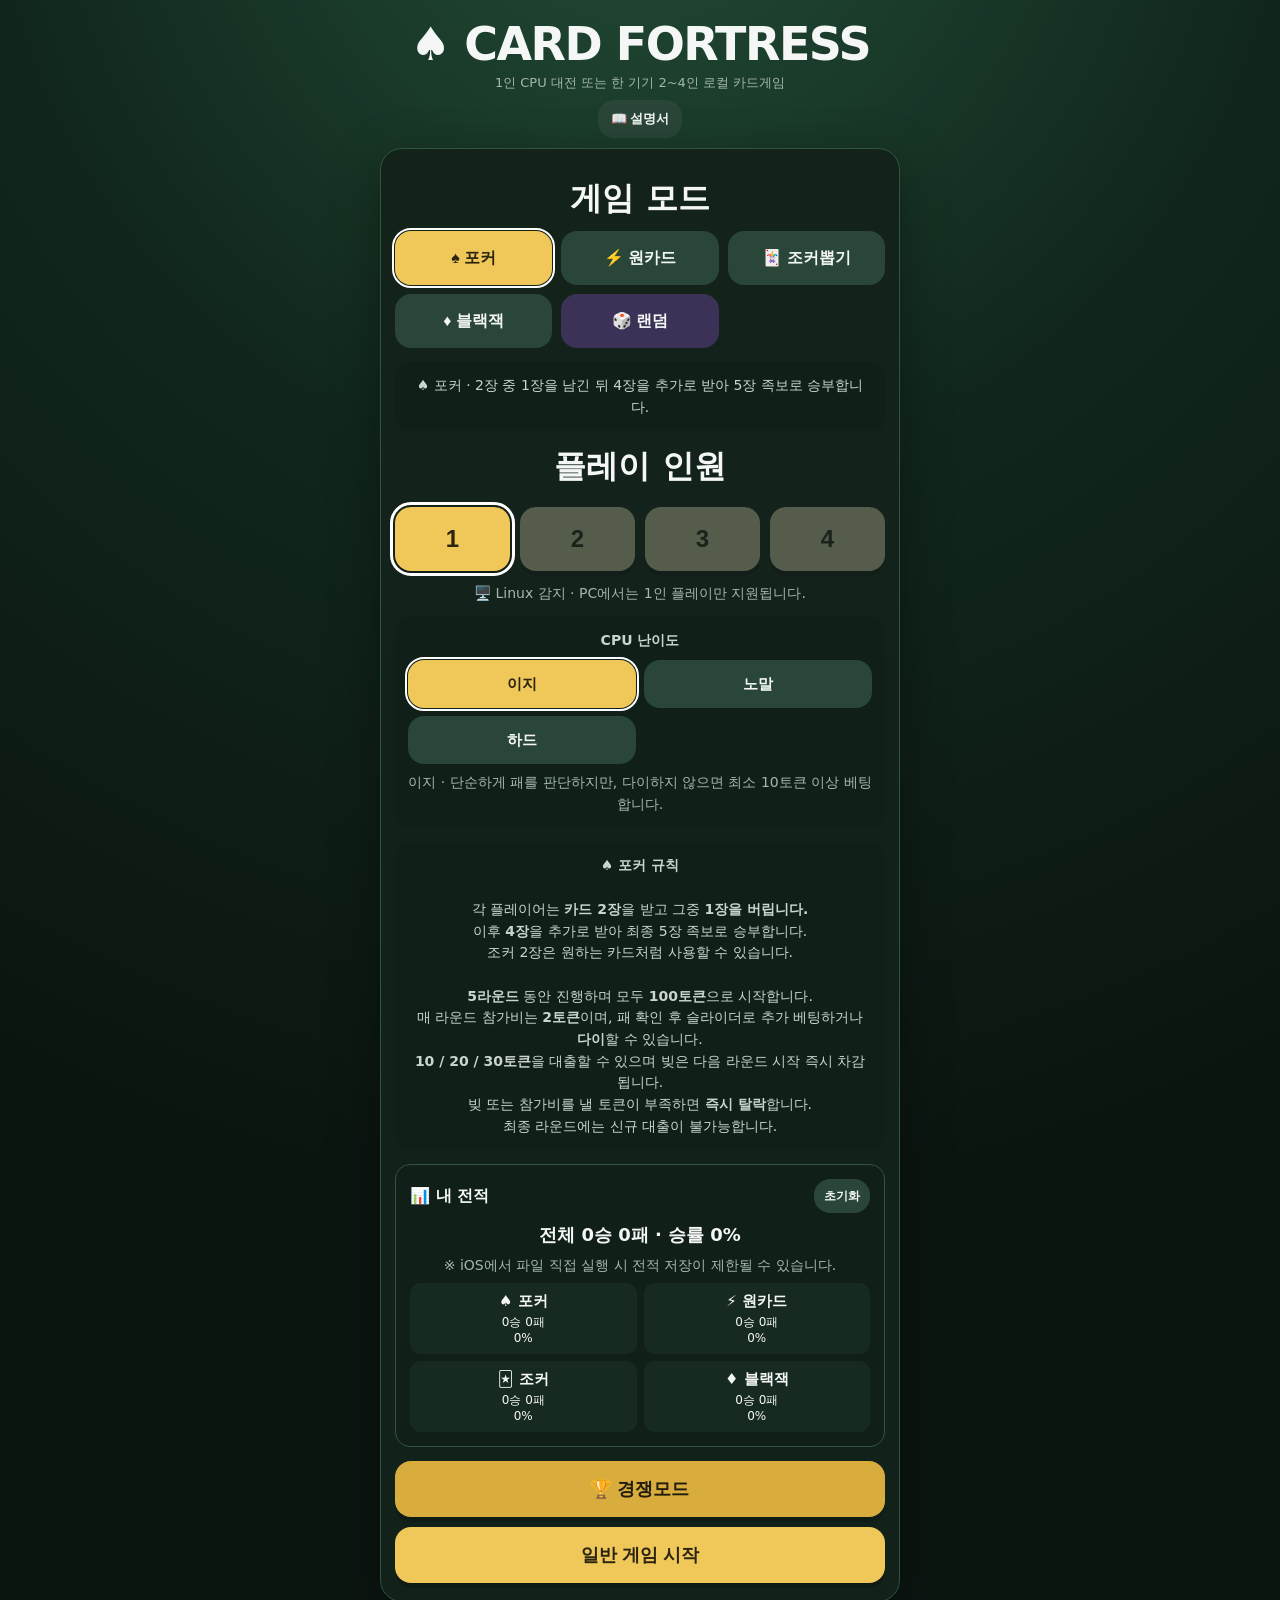
==== local.html @ c74a9149 "Add files via upload" ====
<!doctype html>
<html lang="ko">
<head>
<meta charset="utf-8">
<meta name="viewport" content="width=device-width,initial-scale=1,maximum-scale=1,user-scalable=no,viewport-fit=cover">
<title>Pass Poker</title>
<meta name="theme-color" content="#0b1510">
<meta name="apple-mobile-web-app-capable" content="yes">
<meta name="mobile-web-app-capable" content="yes">
<style>
  :root{
    --bg:#0b1510;--panel:#13231a;--panel2:#1a3023;--line:#315442;
    --text:#f4f7f5;--muted:#a5b7ad;--accent:#f0c85a;--danger:#e76d6d;
    --card:#faf9f3;--black:#151515;--red:#b91f35;
  }
  *{
    box-sizing:border-box;
    -webkit-tap-highlight-color:transparent;
    touch-action:manipulation;
  }
  html,body{
    margin:0;
    width:100%;
    min-height:100%;
    background:
      radial-gradient(circle at 50% -10%,#234d38 0,#11271c 34%,var(--bg) 72%);
    color:var(--text);
    font-family:system-ui,-apple-system,BlinkMacSystemFont,"Segoe UI",sans-serif;
  }
  body{
    min-height:100vh;
    min-height:100dvh;
    padding:12px;
    padding:
      max(12px,env(safe-area-inset-top))
      max(12px,env(safe-area-inset-right))
      max(14px,env(safe-area-inset-bottom))
      max(12px,env(safe-area-inset-left));
    display:flex;
    justify-content:center;
    align-items:stretch;
    overscroll-behavior:none;
  }
  .app{
    width:100%;
    max-width:520px;
    min-height:calc(100dvh - 26px);
    display:flex;
    flex-direction:column;
  }
  .top{
    text-align:center;
    padding:5px 0 10px;
    flex:0 0 auto;
  }
  h1{
    font-size:clamp(30px,10vw,46px);
    margin:0 0 3px;
    letter-spacing:-1.5px;
  }
  .sub{
    color:var(--muted);
    font-size:13px;
  }
  .panel{
    flex:1;
    width:100%;
    background:rgba(19,35,26,.97);
    border:1px solid var(--line);
    border-radius:22px;
    padding:18px 14px;
    box-shadow:0 14px 50px rgba(0,0,0,.34);
    display:flex;
    align-items:center;
    justify-content:center;
    overflow:hidden;
  }
  .screen{
    display:none;
    width:100%;
  }
  .screen.active{
    display:block;
  }
  .center{text-align:center}
  h2{
    font-size:clamp(22px,7vw,32px);
    margin:10px 0;
  }
  p{line-height:1.45}
  .controls{
    display:flex;
    gap:10px;
    flex-direction:column;
    margin-top:16px;
  }
  button{
    width:100%;
    min-height:56px;
    border:0;
    border-radius:16px;
    padding:14px 16px;
    font-size:18px;
    font-weight:900;
    cursor:pointer;
    background:var(--accent);
    color:#2b240e;
    box-shadow:0 5px 0 rgba(0,0,0,.18);
  }
  button:active{
    transform:translateY(2px);
    box-shadow:0 2px 0 rgba(0,0,0,.18);
  }
  button.secondary{background:#294638;color:var(--text)}
  button.danger{background:var(--danger);color:white}
  button:disabled{opacity:.4;cursor:not-allowed}
  .player-count{
    display:grid;
    grid-template-columns:repeat(4,1fr);
    gap:10px;
    margin:18px 0;
  }
  .count-btn{
    min-width:0;
    min-height:64px;
    font-size:24px;
  }
  .count-btn.selected{
    outline:3px solid #fff;
    outline-offset:2px;
  }
  .cards{
    display:flex;
    flex-wrap:nowrap;
    gap:8px;
    justify-content:center;
    align-items:center;
    margin:18px auto;
    width:100%;
  }
  .card{
    width:min(31vw,118px);
    height:min(43vw,162px);
    min-width:0;
    border-radius:13px;
    background:var(--card);
    box-shadow:0 7px 18px rgba(0,0,0,.34);
    position:relative;
    color:var(--black);
    padding:8px;
    user-select:none;
    transition:.12s transform,.12s outline;
    display:flex;
    flex-direction:column;
    justify-content:space-between;
    overflow:hidden;
  }
  #finalCards .card{
    width:min(18vw,82px);
    height:min(26vw,116px);
    padding:6px;
  }
  .card.red{color:var(--red)}
  .card.joker{
    color:#5b35a7;
    background:linear-gradient(145deg,#fff,#ebe5ff);
  }
  .card.selectable{cursor:pointer}
  .card.selected{
    outline:5px solid var(--accent);
    outline-offset:1px;
    transform:translateY(-6px);
  }
  .rank{
    font-size:clamp(20px,7vw,28px);
    font-weight:950;
    line-height:1;
  }
  .suit{
    font-size:clamp(19px,6vw,27px);
    line-height:1;
  }
  .big{
    font-size:clamp(34px,12vw,52px);
    text-align:center;
    align-self:center;
  }
  #finalCards .rank{font-size:clamp(15px,4.5vw,21px)}
  #finalCards .suit{font-size:clamp(14px,4vw,19px)}
  #finalCards .big{font-size:clamp(24px,7vw,34px)}
  .info{
    font-size:20px;
    font-weight:900;
    text-align:center;
    margin:4px 0 12px;
  }
  .muted{color:var(--muted);font-size:14px}
  .pass-icon{
    font-size:clamp(62px,20vw,96px);
    margin:12px 0;
  }
  .results{
    display:grid;
    gap:10px;
    margin-top:14px;
    max-height:52dvh;
    overflow:auto;
    padding:2px;
  }
  .result{
    border:1px solid var(--line);
    background:var(--panel2);
    border-radius:14px;
    padding:12px;
  }
  .result.winner{outline:3px solid var(--accent)}
  .result-head{
    display:flex;
    justify-content:space-between;
    gap:8px;
    align-items:center;
    font-size:14px;
    font-weight:900;
  }
  .mini-cards{
    display:flex;
    gap:4px;
    flex-wrap:wrap;
    margin-top:8px;
  }
  .mini{
    background:var(--card);
    color:var(--black);
    padding:5px 7px;
    border-radius:6px;
    font-weight:850;
    min-width:36px;
    text-align:center;
    font-size:13px;
  }
  .mini.red{color:var(--red)}
  .mini.joker{color:#5b35a7}
  .rulebox{
    background:#102019;
    border-radius:14px;
    padding:13px;
    margin:14px 0;
    color:#c9d5cd;
    line-height:1.55;
    font-size:14px;
  }
  .badge{
    display:inline-block;
    padding:5px 10px;
    border-radius:999px;
    background:#294638;
    color:#dce9e1;
    font-size:13px;
    font-weight:800;
  }

  @media (max-height:700px){
    .top{padding-bottom:6px}
    h1{font-size:30px}
    .sub{display:none}
    .panel{padding:12px}
    .pass-icon{font-size:58px;margin:5px 0}
    h2{margin:5px 0}
    .cards{margin:10px auto}
    button{min-height:50px}
  }

  @media (orientation:landscape) and (max-height:600px){
    body{padding:8px}
    .app{max-width:850px;min-height:calc(100dvh - 16px)}
    .top{display:none}
    .panel{border-radius:16px}
    .cards{margin:8px auto}
    .card{
      width:min(18vw,105px);
      height:min(26vw,145px);
    }
    #finalCards .card{
      width:min(12vw,75px);
      height:min(18vw,105px);
    }
    .results{max-height:46dvh}
  }

  .difficulty-row{
    display:grid;
    grid-template-columns:repeat(2,1fr);
    gap:8px;
  }
  .difficulty-btn{
    min-height:48px;
    font-size:15px;
    background:#294638;
    color:var(--text);
    box-shadow:none;
  }
  .difficulty-btn.selected{
    background:var(--accent);
    color:#2b240e;
    outline:2px solid #fff;
    outline-offset:1px;
  }


  .hud{
    margin:8px auto 0;
    display:flex;
    justify-content:center;
    gap:8px;
    flex-wrap:wrap;
  }
  .hud span{
    background:#102019;
    border:1px solid var(--line);
    border-radius:999px;
    padding:5px 10px;
    font-size:12px;
    font-weight:900;
  }
  .bet-box{
    margin:18px 0;
    padding:16px;
    background:#102019;
    border-radius:14px;
    border:1px solid var(--line);
  }
  .bet-row{
    display:flex;
    justify-content:space-between;
    gap:10px;
    align-items:center;
    margin-bottom:12px;
    font-size:16px;
  }
  input[type="range"]{
    width:100%;
    accent-color:var(--accent);
    height:34px;
  }


  .mode-row{
    display:grid;
    grid-template-columns:repeat(3,1fr);
    gap:9px;
    margin:10px 0;
  }
  .mode-btn{
    min-height:54px;
    font-size:16px;
    background:#294638;
    color:var(--text);
    box-shadow:none;
  }
  .mode-btn.selected{
    background:var(--accent);
    color:#2b240e;
    outline:2px solid white;
    outline-offset:1px;
  }
  .oc-pile{
    display:grid;
    grid-template-columns:1fr 1fr;
    gap:14px;
    align-items:center;
    margin:10px auto;
    max-width:300px;
  }
  .deck-btn{
    width:min(31vw,118px);
    height:min(43vw,162px);
    min-height:0;
    margin:18px auto;
    font-size:42px;
    background:#263d58;
    color:white;
    border:4px solid #e8e8df;
  }
  .deck-btn small{font-size:13px}
  .oc-hand{
    overflow-x:auto;
    justify-content:flex-start;
    padding:10px 4px 15px;
    scroll-snap-type:x proximity;
  }
  .oc-hand .card{
    flex:0 0 min(24vw,92px);
    width:min(24vw,92px);
    height:min(34vw,130px);
    scroll-snap-align:center;
  }
  .oc-hand .rank{font-size:20px}
  .oc-hand .suit{font-size:19px}
  .oc-hand .big{font-size:34px}


  .oc-opponents{
    display:flex;
    gap:7px;
    overflow-x:auto;
    padding:5px 2px 8px;
    margin:0 auto 4px;
    justify-content:center;
  }
  .oc-opponent{
    flex:0 0 auto;
    background:#102019;
    border:1px solid var(--line);
    border-radius:12px;
    padding:7px 10px;
    font-size:13px;
    font-weight:850;
    white-space:nowrap;
  }
  .oc-opponent.danger{
    border-color:#d6b64d;
    box-shadow:0 0 0 1px #d6b64d inset;
  }
  .oc-opponent .count{
    font-size:17px;
    color:var(--accent);
    margin-left:4px;
  }

  /* 원카드 손패: 모바일에서 숫자/무늬가 확실히 보이도록 크게 */
  #ocHand{
    gap:9px;
    padding:12px 5px 18px;
    min-height:150px;
  }
  #ocHand .card{
    flex:0 0 clamp(88px,27vw,104px);
    width:clamp(88px,27vw,104px);
    height:clamp(126px,38vw,148px);
    padding:8px;
    border:2px solid rgba(0,0,0,.08);
  }
  #ocHand .rank{
    font-size:clamp(23px,7vw,29px);
  }
  #ocHand .suit{
    font-size:clamp(22px,6.5vw,28px);
  }
  #ocHand .big{
    font-size:clamp(38px,11vw,48px);
  }
  #ocHand .card.joker .suit{
    font-size:clamp(13px,4vw,17px);
    font-weight:900;
  }
  #ocTopCard .card{
    width:clamp(96px,29vw,112px);
    height:clamp(136px,40vw,154px);
  }

  @media(max-width:390px){
    .oc-opponents{justify-content:flex-start}
    #ocHand .card{
      flex-basis:90px;
      width:90px;
      height:130px;
    }
  }


  .suit-picker{
    display:grid;
    grid-template-columns:1fr 1fr;
    gap:12px;
    margin-top:18px;
  }
  .suit-pick-btn{
    min-height:100px;
    font-size:42px;
    display:flex;
    flex-direction:column;
    align-items:center;
    justify-content:center;
    gap:4px;
    background:#f7f7f2;
    color:#151515;
  }
  .suit-pick-btn.red{color:#b91f35}
  .suit-pick-btn span{
    font-size:13px;
    font-weight:900;
  }
  .chosen-suit-badge{
    display:inline-block;
    margin-left:6px;
    padding:3px 8px;
    border-radius:999px;
    background:#f7f7f2;
    color:#151515;
    font-weight:900;
  }


  .loan-box{
    margin:14px 0;
    padding:14px;
    background:#102019;
    border:1px solid var(--line);
    border-radius:14px;
  }
  .loan-buttons{
    display:grid;
    grid-template-columns:repeat(3,1fr);
    gap:8px;
    margin:10px 0 8px;
  }
  .loan-btn{
    min-height:46px;
    font-size:15px;
    background:#294638;
    color:var(--text);
    box-shadow:none;
  }
  .eliminated{
    opacity:.55;
    filter:grayscale(.4);
  }


  .jd-section{
    margin:14px 0;
    padding:12px;
    background:#102019;
    border-radius:14px;
    border:1px solid var(--line);
  }
  .jd-hand{
    overflow-x:auto;
    justify-content:flex-start;
    padding:10px 3px 14px;
  }
  .jd-hand .card{
    flex:0 0 82px;
    width:82px;
    height:116px;
  }
  .jd-target{
    overflow-x:auto;
    justify-content:flex-start;
    padding:12px 4px 16px;
  }
  .jd-back{
    flex:0 0 74px;
    width:74px;
    height:108px;
    border-radius:11px;
    background:
      repeating-linear-gradient(45deg,#203a55,#203a55 7px,#2c4b6a 7px,#2c4b6a 14px);
    border:4px solid #f1f1e8;
    box-shadow:0 5px 14px rgba(0,0,0,.3);
    display:flex;
    align-items:center;
    justify-content:center;
    font-size:28px;
    cursor:pointer;
  }
  .jd-back:active{transform:translateY(2px)}


  .random-mode{
    background:#3c3157;
  }
  .stats-box{
    margin:14px 0;
    padding:14px;
    background:#102019;
    border:1px solid var(--line);
    border-radius:15px;
  }
  .stats-head{
    display:flex;
    align-items:center;
    justify-content:space-between;
    margin-bottom:10px;
  }
  .tiny-btn{
    width:auto;
    min-height:34px;
    padding:6px 10px;
    font-size:12px;
    background:#294638;
    color:var(--text);
    box-shadow:none;
  }
  .stats-summary{
    font-size:18px;
    font-weight:900;
    margin-bottom:10px;
  }
  .stats-modes{
    display:grid;
    grid-template-columns:repeat(2,1fr);
    gap:7px;
  }
  .stat-card{
    padding:9px 5px;
    border-radius:11px;
    background:#172a21;
    text-align:center;
    font-size:12px;
  }
  .stat-card strong{
    display:block;
    font-size:15px;
    margin-bottom:3px;
  }
  .random-picked{
    margin:10px 0 4px;
    padding:12px;
    border-radius:12px;
    background:#3c3157;
    font-weight:900;
    text-align:center;
  }


  .manual-top-btn{
    width:auto;
    min-height:38px;
    padding:7px 13px;
    margin-top:8px;
    font-size:13px;
    background:#294638;
    color:var(--text);
    box-shadow:none;
  }
  .manual-tabs{
    display:grid;
    grid-template-columns:repeat(2,1fr);
    gap:7px;
    margin:12px 0;
  }
  .manual-tab{
    min-height:44px;
    font-size:13px;
    background:#294638;
    color:var(--text);
    box-shadow:none;
  }
  .manual-tab.selected{
    background:var(--accent);
    color:#2b240e;
  }
  .manual-content{
    max-height:62dvh;
    overflow:auto;
    padding:2px;
  }
  .manual-card{
    background:#102019;
    border:1px solid var(--line);
    border-radius:14px;
    padding:13px;
    margin:10px 0;
  }
  .manual-card h3{
    margin:0 0 8px;
    font-size:18px;
  }
  .manual-example{
    display:flex;
    align-items:center;
    gap:7px;
    flex-wrap:wrap;
    margin:10px 0;
  }
  .manual-mini-card{
    width:54px;
    height:76px;
    border-radius:8px;
    background:#faf9f3;
    color:#151515;
    display:flex;
    flex-direction:column;
    justify-content:space-between;
    padding:6px;
    font-weight:950;
    box-shadow:0 4px 10px rgba(0,0,0,.25);
  }
  .manual-mini-card.red{color:#b91f35}
  .manual-mini-card.joker{
    color:#5b35a7;
    background:linear-gradient(145deg,#fff,#ebe5ff);
  }
  .manual-arrow{
    font-size:20px;
    font-weight:900;
  }
  .manual-note{
    font-size:13px;
    color:var(--muted);
    line-height:1.55;
  }


  .count-btn.device-disabled{
    opacity:.35;
    filter:grayscale(.7);
    cursor:not-allowed;
  }


  .competition-main-btn{
    margin-bottom:10px;
    background:#d9ad3d;
    color:#231d0e;
  }
  .competition-player-row{
    display:grid;
    grid-template-columns:repeat(3,1fr);
    gap:8px;
    margin:10px 0 18px;
  }
  .competition-round-row{
    display:grid;
    grid-template-columns:repeat(3,1fr);
    gap:8px;
    margin:10px 0 18px;
  }
  .comp-player-btn,.comp-round-btn{
    min-height:48px;
    background:#294638;
    color:var(--text);
    box-shadow:none;
    font-size:15px;
  }
  .comp-player-btn.selected,.comp-round-btn.selected{
    background:var(--accent);
    color:#2b240e;
    outline:2px solid #fff;
    outline-offset:1px;
  }
  .competition-random-box{
    background:#102019;
    border:1px solid var(--line);
    border-radius:16px;
    padding:18px;
    margin:16px 0;
  }
  .competition-picked-game{
    font-size:27px;
    font-weight:950;
    margin-top:8px;
  }
  .competition-standings{
    display:grid;
    gap:8px;
    margin:14px 0;
  }
  .competition-standing{
    display:flex;
    justify-content:space-between;
    align-items:center;
    gap:10px;
    padding:11px 13px;
    border-radius:12px;
    background:#102019;
    border:1px solid var(--line);
    font-weight:850;
  }
  .competition-standing.leader{
    border-color:#d9ad3d;
    box-shadow:0 0 0 1px #d9ad3d inset;
  }
  .competition-coins{
    display:flex;
    flex-wrap:wrap;
    justify-content:center;
    gap:10px;
    margin:18px 0;
  }
  .coin-result{
    min-width:105px;
    padding:14px 10px;
    border-radius:14px;
    background:#102019;
    border:1px solid var(--line);
    font-weight:900;
  }
  .coin-face{
    display:block;
    font-size:36px;
    margin-top:5px;
  }

</style>
</head>
<body>
<div class="app">
  <div class="top">
    <h1>♠️ CARD FORTRESS</h1>
    <div class="sub">1인 CPU 대전 또는 한 기기 2~4인 로컬 카드게임</div>
    <button id="manualBtn" class="manual-top-btn">📖 설명서</button>
    <div id="hud" class="hud" style="display:none">
      <span id="roundHud">라운드 1 / 5</span>
      <span id="potHud">팟 0</span>
    </div>
  </div>

  <div class="panel">

    <section id="manual" class="screen">
      <div class="center">
        <div class="badge">CARD FORTRESS</div>
        <h2>📖 설명서</h2>
        <p class="muted">카드 예시를 보면서 각 모드의 핵심 규칙을 확인할 수 있습니다.</p>
      </div>

      <div class="manual-tabs">
        <button class="manual-tab selected" data-manual="poker">♠️ 포커</button>
        <button class="manual-tab" data-manual="onecard">⚡ 원카드</button>
        <button class="manual-tab" data-manual="joker">🃏 조커뽑기</button>
        <button class="manual-tab" data-manual="blackjack">♦️ 블랙잭</button>
      </div>

      <div id="manualContent" class="manual-content"></div>

      <div class="controls">
        <button id="manualBackBtn" class="secondary">돌아가기</button>
      </div>
    </section>


    <section id="competitionSetup" class="screen center">
      <div class="badge">🏆 COMPETITION</div>
      <h2>경쟁모드</h2>
      <p class="muted">로컬 플레이로 여러 라운드를 진행해 가장 많은 승리를 한 사람이 우승합니다.</p>

      <div class="rulebox">
        <b>게임은 매 라운드 자동 랜덤</b><br>
        ♠️ 포커 / ⚡ 원카드 / 🃏 조커뽑기 중 하나가 선택됩니다.<br>
        ♦️ 블랙잭은 1인 전용이라 경쟁모드에서는 제외됩니다.
      </div>

      <h3>참가 인원</h3>
      <div class="competition-player-row">
        <button class="comp-player-btn selected" data-comp-player="2">2인</button>
        <button class="comp-player-btn" data-comp-player="3">3인</button>
        <button class="comp-player-btn" data-comp-player="4">4인</button>
      </div>

      <h3>총 라운드</h3>
      <div class="competition-round-row">
        <button class="comp-round-btn selected" data-comp-rounds="2">2</button>
        <button class="comp-round-btn" data-comp-rounds="3">3</button>
        <button class="comp-round-btn" data-comp-rounds="4">4</button>
        <button class="comp-round-btn" data-comp-rounds="5">5</button>
        <button class="comp-round-btn" data-comp-rounds="6">6</button>
        <button class="comp-round-btn" data-comp-rounds="7">7</button>
      </div>

      <div id="competitionDeviceNotice" class="muted" style="margin:12px 0"></div>

      <div class="controls">
        <button id="competitionStartBtn">경쟁 시작</button>
        <button id="competitionBackBtn" class="secondary">돌아가기</button>
      </div>
    </section>

    <section id="competitionRoundIntro" class="screen center">
      <div class="badge">🏆 경쟁모드</div>
      <h2 id="competitionRoundTitle">1 / 5 라운드</h2>
      <div class="competition-random-box">
        <div class="muted">이번 게임</div>
        <div id="competitionGamePick" class="competition-picked-game">🎲 ???</div>
      </div>
      <div id="competitionStandingsMini" class="competition-standings"></div>
      <button id="competitionRoundGoBtn">게임 시작</button>
    </section>

    <section id="competitionRoundResult" class="screen center">
      <div class="badge">라운드 종료</div>
      <h2 id="competitionRoundWinner">라운드 승자</h2>
      <div id="competitionRoundResultGame" class="muted"></div>
      <div id="competitionRoundStandings" class="competition-standings"></div>
      <button id="competitionNextBtn">다음 라운드</button>
    </section>

    <section id="competitionTie" class="screen center">
      <div class="badge">🪙 TIE BREAK</div>
      <h2>동점자 결정전</h2>
      <p id="competitionTieMessage" class="muted">동전을 던집니다.</p>
      <div id="competitionTiePlayers" class="competition-standings"></div>
      <div id="competitionCoins" class="competition-coins"></div>
      <button id="competitionCoinBtn">🪙 동전 던지기</button>
    </section>

    <section id="competitionFinal" class="screen center">
      <div class="badge">🏆 경쟁모드 종료</div>
      <h2 id="competitionChampion">최종 우승</h2>
      <div id="competitionFinalStandings" class="competition-standings"></div>
      <div class="controls">
        <button id="competitionAgainBtn">다시 경쟁하기</button>
        <button id="competitionHomeBtn" class="secondary">메인으로</button>
      </div>
    </section>

    <section id="setup" class="screen active center">
      <h2>게임 모드</h2>
      <div class="mode-row">
        <button class="mode-btn selected" data-mode="poker">♠️ 포커</button>
        <button class="mode-btn" data-mode="onecard">⚡ 원카드</button>
        <button class="mode-btn" data-mode="joker">🃏 조커뽑기</button>
        <button class="mode-btn" data-mode="blackjack">♦️ 블랙잭</button>
        <button class="mode-btn random-mode" data-mode="random">🎲 랜덤</button>
      </div>
      <div id="modeDesc" class="rulebox">포커: 2장 중 1장을 남기고 4장을 추가로 받아 승부합니다.</div>
      <h2>플레이 인원</h2>
      <div class="player-count">
        <button class="count-btn selected" data-n="1">1</button>
        <button class="count-btn" data-n="2">2</button>
        <button class="count-btn" data-n="3">3</button>
        <button class="count-btn" data-n="4">4</button>
      </div>
      <div id="deviceModeNotice" class="muted" style="margin-top:-4px;margin-bottom:10px"></div>
      <div id="difficultyBox" class="rulebox">
        <div style="font-weight:900;margin-bottom:8px">CPU 난이도</div>
        <div class="difficulty-row">
          <button class="difficulty-btn selected" data-diff="easy">이지</button>
          <button class="difficulty-btn" data-diff="normal">노말</button>
          <button class="difficulty-btn" data-diff="hard">하드</button>
        </div>
        <div id="difficultyDesc" class="muted" style="margin-top:8px"></div>
      </div>

      <div id="rulesDesc" class="rulebox"></div>
      <div class="stats-box">
        <div class="stats-head">
          <strong>📊 내 전적</strong>
          <button id="resetStatsBtn" class="tiny-btn">초기화</button>
        </div>
        <div id="statsSummary" class="stats-summary"></div>
        <div class="muted" style="margin-bottom:8px">※ iOS에서 파일 직접 실행 시 전적 저장이 제한될 수 있습니다.</div>
        <div id="statsModes" class="stats-modes"></div>
      </div>
      <button id="competitionBtn" class="competition-main-btn">🏆 경쟁모드</button>
      <button id="startBtn">일반 게임 시작</button>
    </section>

    <section id="pass" class="screen center">
      <div class="badge" id="roundBadge">카드 선택 단계</div>
      <div class="pass-icon">📱➡️</div>
      <h2 id="passTitle">플레이어 1에게 기기를 넘겨주세요</h2>
      <p class="muted">다른 사람은 화면을 보지 마세요.</p>
      <button id="revealBtn">내 카드 보기</button>
    </section>

    <section id="choose" class="screen center">
      <div class="badge">1장 버리기</div>
      <h2 id="chooseTitle">플레이어 1</h2>
      <p>두 장 중 <b>버릴 카드</b>를 선택하세요.</p>
      <div id="chooseCards" class="cards"></div>
      <button id="discardBtn" disabled>이 카드 버리기</button>
    </section>

    <section id="finalPass" class="screen center">
      <div class="badge">최종 패 확인</div>
      <div class="pass-icon">🔒</div>
      <h2 id="finalPassTitle">플레이어 1에게 기기를 넘겨주세요</h2>
      <p class="muted">최종 5장 패는 본인만 확인하세요.</p>
      <button id="finalRevealBtn">최종 패 보기</button>
    </section>

    <section id="finalHand" class="screen center">
      <div class="badge">최종 패</div>
      <h2 id="finalTitle">플레이어 1</h2>
      <div id="finalCards" class="cards"></div>
      <div id="handName" class="info"></div>
      <div class="controls">
        <button id="nextFinalBtn">확인 완료</button>
      </div>
    </section>





    <section id="blackjackTurn" class="screen center">
      <div class="badge">♦️ BLACKJACK</div>
      <h2 id="bjTitle">블랙잭</h2>
      <div id="bjTokenInfo" class="info"></div>

      <div id="bjBetBox" class="bet-box">
        <div class="bet-row">
          <span>베팅</span>
          <strong><span id="bjBetValue">2</span> 토큰</strong>
        </div>
        <input id="bjBetSlider" type="range" min="2" max="20" value="2" step="1">
        <button id="bjDealBtn">카드 받기</button>
      </div>

      <div id="bjTable" style="display:none">
        <div class="jd-section">
          <div class="muted">딜러 <span id="bjDealerScore"></span></div>
          <div id="bjDealerHand" class="cards jd-hand"></div>
        </div>

        <div class="jd-section">
          <div class="muted">내 패 · <b id="bjPlayerScore"></b></div>
          <div id="bjPlayerHand" class="cards jd-hand"></div>
        </div>

        <div id="bjMessage" class="info"></div>
        <div id="bjActions" class="controls">
          <button id="bjHitBtn">➕ 히트</button>
          <button id="bjStandBtn" class="secondary">✋ 스탠드</button>
        </div>
      </div>

      <div id="bjAfter" class="controls" style="display:none">
        <button id="bjAgainBtn">다음 판</button>
        <button id="bjHomeBtn" class="secondary">게임 모드 선택</button>
      </div>
    </section>

    <section id="jokerPass" class="screen center">
      <div class="badge">조커뽑기</div>
      <div class="pass-icon">🃏</div>
      <h2 id="jdPassTitle">플레이어에게 넘겨주세요</h2>
      <p class="muted">다른 사람은 화면을 보지 마세요.</p>
      <button id="jdPassBtn">내 패 보기</button>
    </section>

    <section id="jokerTurn" class="screen center">
      <div class="badge">조커뽑기</div>
      <h2 id="jdTurnTitle">플레이어 차례</h2>
      <div id="jdStatus" class="info"></div>
      <div id="jdOthers" class="oc-opponents"></div>

      <div class="jd-section">
        <div class="muted">내 패</div>
        <div id="jdMyHand" class="cards jd-hand"></div>
        <button id="jdShuffleBtn" class="secondary">🔀 패 섞기</button>
      </div>

      <div class="jd-section">
        <div id="jdTargetTitle" class="muted">상대 카드에서 한 장을 뽑으세요</div>
        <div id="jdTargetHand" class="cards jd-target"></div>
      </div>
      <div id="jdMessage" class="muted"></div>
    </section>

    <section id="jokerResult" class="screen center">
      <div class="badge">조커뽑기 종료</div>
      <h2 id="jdResultTitle">결과</h2>
      <div id="jdResultList" class="results"></div>
      <div class="controls">
        <button id="jdAgainBtn">한 판 더</button>
        <button id="jdHomeBtn" class="secondary">게임 모드 선택</button>
      </div>
    </section>

    <section id="onecardTurn" class="screen center">
      <div class="badge">원카드</div>
      <h2 id="ocTurnTitle">플레이어 차례</h2>
      <div id="ocStatus" class="info"></div>
      <div id="ocOpponents" class="oc-opponents"></div>
      <div class="oc-pile">
        <div>
          <div class="muted">버린 카드</div>
          <div id="ocTopCard" class="cards"></div>
        </div>
        <div>
          <div class="muted">덱</div>
          <button id="ocDrawBtn" class="deck-btn">🂠<br><small>뽑기</small></button>
        </div>
      </div>
      <div class="muted">내 패</div>
      <div id="ocHand" class="cards oc-hand"></div>
      <div id="ocMessage" class="muted"></div>
    </section>

    <section id="onecardPass" class="screen center">
      <div class="badge">원카드</div>
      <div class="pass-icon">📱➡️</div>
      <h2 id="ocPassTitle">다음 플레이어에게 넘겨주세요</h2>
      <p class="muted">다른 사람의 패는 보지 마세요.</p>
      <button id="ocPassBtn">내 차례 시작</button>
    </section>


    <section id="onecardSuitPick" class="screen center">
      <div class="badge">7 효과</div>
      <h2>다음 무늬 선택</h2>
      <p class="muted">7을 냈습니다. 다음 플레이어가 따라야 할 무늬를 고르세요.</p>
      <div class="suit-picker">
        <button class="suit-pick-btn" data-suit="♠">♠<span>스페이드</span></button>
        <button class="suit-pick-btn red" data-suit="♥">♥<span>하트</span></button>
        <button class="suit-pick-btn red" data-suit="♦">♦<span>다이아</span></button>
        <button class="suit-pick-btn" data-suit="♣">♣<span>클로버</span></button>
      </div>
    </section>

    <section id="onecardResult" class="screen center">
      <div class="badge">원카드 종료</div>
      <h2 id="ocWinner">🏆 승리!</h2>
      <div id="ocResultList" class="results"></div>
      <div class="controls">
        <button id="ocAgainBtn">한 판 더</button>
        <button id="ocHomeBtn" class="secondary">게임 모드 선택</button>
      </div>
    </section>

    <section id="betPass" class="screen center">
      <div class="badge">추가 베팅</div>
      <div class="pass-icon">💰</div>
      <h2 id="betPassTitle">플레이어에게 기기를 넘겨주세요</h2>
      <p class="muted">자기 토큰과 패를 확인한 뒤 베팅하거나 다이할 수 있습니다.</p>
      <button id="betRevealBtn">베팅 선택</button>
    </section>

    <section id="betScreen" class="screen center">
      <div class="badge">추가 베팅</div>
      <h2 id="betPlayerTitle">플레이어</h2>
      <div id="betTokenInfo" class="info"></div>
      <div id="betHandPreview" class="mini-cards" style="justify-content:center"></div>

      <div class="bet-box">
        <div class="bet-row">
          <span>추가 베팅</span>
          <strong><span id="betValue">0</span> 토큰</strong>
        </div>
        <input id="betSlider" type="range" min="0" max="0" value="0" step="1">
        <div class="muted">0부터 현재 보유 토큰까지 설정 가능</div>
      </div>

      <div id="loanBox" class="loan-box">
        <div class="bet-row">
          <span>토큰 대출</span>
          <strong id="loanStatus">대출 없음</strong>
        </div>
        <div class="loan-buttons">
          <button class="loan-btn" data-loan="10">+10</button>
          <button class="loan-btn" data-loan="20">+20</button>
          <button class="loan-btn" data-loan="30">+30</button>
        </div>
        <div class="muted">빌린 토큰은 다음 라운드 시작 즉시 상환됩니다. 갚지 못하면 즉시 탈락합니다.</div>
      </div>

      <div class="controls">
        <button id="confirmBetBtn">베팅 확정</button>
        <button id="foldBtn" class="danger">다이</button>
      </div>
    </section>

    <section id="roundSummary" class="screen">
      <div class="center">
        <div class="badge">라운드 종료</div>
        <h2 id="roundSummaryTitle">라운드 결과</h2>
        <div id="roundPotText" class="info"></div>
      </div>
      <div id="roundSummaryList" class="results"></div>
      <div class="controls">
        <button id="nextRoundBtn">다음 라운드</button>
      </div>
    </section>

    <section id="matchResults" class="screen">
      <div class="center">
        <div class="badge">5라운드 종료</div>
        <h2 id="matchWinnerTitle">최종 승자</h2>
      </div>
      <div id="matchResultsList" class="results"></div>
      <div class="controls">
        <button id="rematchBtn">다시 5라운드</button>
        <button id="matchHomeBtn" class="secondary">인원 다시 선택</button>
      </div>
    </section>

    <section id="results" class="screen">
      <div class="center">
        <div class="badge">승부 결과</div>
        <h2 id="winnerTitle">승자</h2>
      </div>
      <div id="resultsList" class="results"></div>
      <div class="controls">
        <button id="againBtn">한 판 더</button>
        <button id="homeBtn" class="secondary">인원 다시 선택</button>
      </div>
    </section>
  </div>
</div>

<script>
const SUITS = [
  {s:'♠',name:'스페이드',red:false},
  {s:'♥',name:'하트',red:true},
  {s:'♦',name:'다이아',red:true},
  {s:'♣',name:'클로버',red:false}
];
const RANKS = [
  {r:'2',v:2},{r:'3',v:3},{r:'4',v:4},{r:'5',v:5},{r:'6',v:6},{r:'7',v:7},
  {r:'8',v:8},{r:'9',v:9},{r:'10',v:10},{r:'J',v:11},{r:'Q',v:12},{r:'K',v:13},{r:'A',v:14}
];

let playerCount=1, cpuDifficulty="easy", deck=[], players=[], phasePlayer=0, selectedDiscard=null, finalViewer=0;
let roundNumber=1, maxRounds=5, pot=0, betPlayer=0, ante=2, matchPlayersInitialized=false;
let gameMode="poker";

let competitionActive=false;
let competitionPlayerCount=2;
let competitionTotalRounds=2;
let competitionRound=1;
let competitionPlayers=[];
let competitionCurrentMode=null;
let competitionPendingMode=null;
let competitionTieCandidates=[];
let competitionTieSameStreak=0;
let competitionTieJokerActive=false;
let competitionJokerWinnerName=null;
let jdFinishOrder=[];
let jdDeck=[], jdPlayers=[], jdCurrent=0, jdLoser=null, jdTargetIndex=null;
let ocDeck=[], ocDiscard=[], ocPlayers=[], ocCurrent=0, ocDirection=1, ocPendingDraw=0, ocSkip=false, ocWinner=null;
let ocExtraChain=false, ocExtraSource=null, ocChosenSuit=null;

const $ = id => document.getElementById(id);
function show(id){
  document.querySelectorAll('.screen').forEach(x=>x.classList.remove('active'));
  $(id).classList.add('active');
}
function makeDeck(){
  let d=[];
  for(const suit of SUITS) for(const rank of RANKS)
    d.push({rank:rank.r,value:rank.v,suit:suit.s,suitName:suit.name,red:suit.red,joker:false});
  d.push({rank:'JOKER',value:0,suit:'★',suitName:'흑조커',red:false,joker:true,label:'흑조커'});
  d.push({rank:'JOKER',value:0,suit:'★',suitName:'적조커',red:true,joker:true,label:'적조커'});
  return shuffle(d);
}
function shuffle(a){
  for(let i=a.length-1;i>0;i--){const j=Math.floor(Math.random()*(i+1));[a[i],a[j]]=[a[j],a[i]]}
  return a;
}
function draw(){ return deck.pop(); }
function cardHTML(c, selectable=false, idx=-1){
  if(c.joker){
    return `<div class="card joker ${selectable?'selectable':''}" ${selectable?`data-idx="${idx}"`:''}>
      <div class="rank">★</div><div class="big">🃏</div><div class="suit">${c.label}</div></div>`;
  }
  return `<div class="card ${c.red?'red':''} ${selectable?'selectable':''}" ${selectable?`data-idx="${idx}"`:''}>
    <div><div class="rank">${c.rank}</div><div class="suit">${c.suit}</div></div>
    <div class="big">${c.suit}</div>
    <div style="text-align:right"><div class="rank">${c.rank}</div></div>
  </div>`;
}
function miniHTML(c){
  if(c.joker) return `<span class="mini joker">🃏</span>`;
  return `<span class="mini ${c.red?'red':''}">${c.rank}${c.suit}</span>`;
}




function manualCard(rank,suit,red,joker,label){
  if(joker){
    return `<div class="manual-mini-card joker"><span>★</span><span style="text-align:center">🃏</span><span>${label||'JOKER'}</span></div>`;
  }
  return `<div class="manual-mini-card ${red?'red':''}"><span>${rank}${suit}</span><span style="text-align:center;font-size:26px">${suit}</span><span style="text-align:right">${rank}</span></div>`;
}

function getManualHtml(mode){
  if(mode==='poker'){
    return `
      <div class="manual-card">
        <h3>1. 카드 2장 중 1장 선택</h3>
        <div class="manual-example">
          ${manualCard('K','♣',false,false)}
          ${manualCard('K','♥',true,false)}
          <span class="manual-arrow">→</span>
          <span>한 장을 버리고 한 장을 남깁니다.</span>
        </div>
        <div class="manual-note">남긴 카드에 4장을 더 받아 최종 5장 족보를 만듭니다.</div>
      </div>

      <div class="manual-card">
        <h3>2. 족보 예시</h3>
        <div class="manual-example">
          ${manualCard('8','♦',true,false)}
          ${manualCard('8','♣',false,false)}
          ${manualCard('K','♠',false,false)}
          ${manualCard('K','♥',true,false)}
          ${manualCard('3','♣',false,false)}
        </div>
        <div class="manual-note">8 한 쌍 + K 한 쌍이므로 <b>투페어</b>입니다.</div>
      </div>

      <div class="manual-card">
        <h3>3. 토큰</h3>
        <div class="manual-note">
          100토큰으로 시작하고, 매 라운드 참가비 2토큰을 냅니다.
          추가 베팅 또는 다이가 가능하며 대출금은 다음 라운드 시작 때 즉시 상환됩니다.
        </div>
      </div>`;
  }

  if(mode==='onecard'){
    return `
      <div class="manual-card">
        <h3>1. 기본 내기</h3>
        <div class="manual-example">
          ${manualCard('9','♥',true,false)}
          <span class="manual-arrow">→</span>
          ${manualCard('K','♥',true,false)}
          <span class="manual-arrow">또는</span>
          ${manualCard('9','♣',false,false)}
        </div>
        <div class="manual-note">같은 무늬 또는 같은 숫자/문자 카드를 한 장씩 냅니다.</div>
      </div>

      <div class="manual-card">
        <h3>2. 공격 카드</h3>
        <div class="manual-example">
          ${manualCard('2','♣',false,false)} <span>+2</span>
          ${manualCard('A','♥',true,false)} <span>+3</span>
          ${manualCard('A','♠',false,false)} <span>+5</span>
          ${manualCard('', '', false,true,'흑조')} <span>+5</span>
          ${manualCard('', '', false,true,'컬조')} <span>+7</span>
        </div>
      </div>

      <div class="manual-card">
        <h3>3. 공격 대응 예시</h3>
        <div class="manual-example">
          ${manualCard('2','♥',true,false)}
          <span class="manual-arrow">→</span>
          ${manualCard('3','♥',true,false)}
          <span>방어</span>
        </div>
        <div class="manual-example">
          ${manualCard('', '', false,true,'흑조')}
          <span class="manual-arrow">→</span>
          ${manualCard('A','♠',false,false)}
          <span>또는</span>
          ${manualCard('', '', false,true,'컬조')}
        </div>
        <div class="manual-note">
          ♠A는 조커로만 반격할 수 있습니다. 컬러조커(+7)는 최상위 공격 카드입니다.
        </div>
      </div>

      <div class="manual-card">
        <h3>4. 7 / K / J</h3>
        <div class="manual-example">
          ${manualCard('7','♦',true,false)}
          <span class="manual-arrow">→ ♠ / ♥ / ♦ / ♣ 지정</span>
        </div>
        <div class="manual-note">
          7은 다음 무늬를 바꿉니다. K는 정상적으로 이어지는 카드 한 장을 더 낼 수 있고,
          1~2인 플레이에서는 J도 K와 같은 효과입니다.
        </div>
      </div>

      <div class="manual-card">
        <h3>5. 파산</h3>
        <div class="manual-note">
          손패가 <b>20장을 초과하여 21장 이상</b>이 되는 순간 파산으로 즉시 패배합니다.
        </div>
      </div>`;
  }

  if(mode==='blackjack'){
    return `
      <div class="manual-card">
        <h3>♦️ 1인 전용 모드</h3>
        <div class="manual-note">블랙잭은 플레이어끼리 대결하지 않고 딜러와 승부하므로 CARD FORTRESS에서는 1인 전용으로 진행됩니다.</div>
      </div>
      <div class="manual-card">
        <h3>1. 21에 가까이</h3>
        <div class="manual-example">
          ${manualCard('K','♠',false,false)}
          ${manualCard('9','♥',true,false)}
          <span class="manual-arrow">= 19</span>
        </div>
        <div class="manual-note">2~10은 그대로, J/Q/K는 10점입니다. A는 1 또는 11로 자동 계산됩니다.</div>
      </div>
      <div class="manual-card">
        <h3>2. 히트 / 스탠드</h3>
        <div class="manual-note"><b>히트</b>: 한 장 더 받기 · <b>스탠드</b>: 현재 점수로 멈추기. 21을 넘으면 즉시 버스트입니다.</div>
      </div>
      <div class="manual-card">
        <h3>3. 블랙잭</h3>
        <div class="manual-example">
          ${manualCard('A','♦',true,false)}
          ${manualCard('K','♣',false,false)}
          <span class="manual-arrow">= BLACKJACK!</span>
        </div>
        <div class="manual-note">첫 두 장으로 21이면 블랙잭. 일반 승리보다 높은 3:2 배당을 받습니다.</div>
      </div>`;
  }

  return `
    <div class="manual-card">
      <h3>1. 페어 제거</h3>
      <div class="manual-example">
        ${manualCard('Q','♠',false,false)}
        ${manualCard('Q','♦',true,false)}
        <span class="manual-arrow">→ 제거</span>
      </div>
      <div class="manual-note">같은 숫자/문자 두 장은 자동으로 버려집니다.</div>
    </div>

    <div class="manual-card">
      <h3>2. 상대 카드 뽑기</h3>
      <div class="manual-example">
        <div class="jd-back" style="pointer-events:none">♠</div>
        <div class="jd-back" style="pointer-events:none">♠</div>
        <div class="jd-back" style="pointer-events:none">♠</div>
        <span class="manual-arrow">→ 하나 선택</span>
      </div>
      <div class="manual-note">상대 패의 앞면은 보이지 않습니다. 패 섞기로 자기 카드 위치를 바꿀 수도 있습니다.</div>
    </div>

    <div class="manual-card">
      <h3>3. 패배 조건</h3>
      <div class="manual-example">
        ${manualCard('', '', false,true,'조커')}
      </div>
      <div class="manual-note">모든 페어가 사라진 뒤 마지막까지 조커를 들고 있는 플레이어가 패배합니다.</div>
    </div>`;
}

function renderManual(mode){
  document.querySelectorAll('.manual-tab').forEach(function(btn){
    btn.classList.toggle('selected',btn.dataset.manual===mode);
  });
  $('manualContent').innerHTML=getManualHtml(mode);
}

$('manualBtn').onclick=function(){
  renderManual(gameMode==='random'?'poker':gameMode);
  show('manual');
};

$('manualBackBtn').onclick=function(){
  refreshSetupUI();
  show('setup');
};

document.querySelectorAll('.manual-tab').forEach(function(btn){
  btn.onclick=function(){
    renderManual(btn.dataset.manual);
  };
});


function getCompetitionDeviceAllowed(){
  if(typeof cfDevice==='undefined' || !cfDevice){
    return true;
  }
  return !(cfDevice.isDesktop && !cfDevice.isMobile);
}

function openCompetitionSetup(){
  if(!getCompetitionDeviceAllowed()){
    $('competitionDeviceNotice').textContent='🖥️ 현재 PC에서는 로컬 멀티가 비활성화되어 경쟁모드를 사용할 수 없습니다.';
    $('competitionStartBtn').disabled=true;
  }else{
    $('competitionDeviceNotice').textContent='📱 2~4인 로컬 경쟁모드를 시작할 수 있습니다.';
    $('competitionStartBtn').disabled=false;
  }
  show('competitionSetup');
}

$('competitionBtn').onclick=openCompetitionSetup;
$('competitionBackBtn').onclick=returnToSetup;

document.querySelectorAll('.comp-player-btn').forEach(function(btn){
  btn.onclick=function(){
    document.querySelectorAll('.comp-player-btn').forEach(function(x){x.classList.remove('selected');});
    btn.classList.add('selected');
    competitionPlayerCount=Number(btn.dataset.compPlayer);
  };
});

document.querySelectorAll('.comp-round-btn').forEach(function(btn){
  btn.onclick=function(){
    document.querySelectorAll('.comp-round-btn').forEach(function(x){x.classList.remove('selected');});
    btn.classList.add('selected');
    competitionTotalRounds=Number(btn.dataset.compRounds);
  };
});

function competitionModeLabel(mode){
  return {
    poker:'♠️ 포커',
    onecard:'⚡ 원카드',
    joker:'🃏 조커뽑기'
  }[mode] || mode;
}

function competitionStandingsHtml(){
  var sorted=competitionPlayers.slice().sort(function(a,b){
    if(b.wins!==a.wins) return b.wins-a.wins;
    return a.index-b.index;
  });
  var top=sorted.length?sorted[0].wins:0;
  return sorted.map(function(p,idx){
    return '<div class="competition-standing '+(p.wins===top&&top>0?'leader':'')+'">'+
      '<span>'+(idx+1)+'위 · '+p.name+'</span>'+
      '<span>'+p.wins+'승</span>'+
      '</div>';
  }).join('');
}

$('competitionStartBtn').onclick=function(){
  if(!getCompetitionDeviceAllowed()) return;

  competitionActive=true;
  competitionTieJokerActive=false;
  competitionRound=1;
  competitionPlayers=[];
  for(var i=0;i<competitionPlayerCount;i++){
    competitionPlayers.push({index:i,name:'플레이어 '+(i+1),wins:0});
  }

  playerCount=competitionPlayerCount;
  prepareCompetitionRound();
};

function prepareCompetitionRound(){
  var modes=['poker','onecard','joker'];
  competitionPendingMode=modes[Math.floor(Math.random()*modes.length)];

  $('competitionRoundTitle').textContent=competitionRound+' / '+competitionTotalRounds+' 라운드';
  $('competitionGamePick').textContent=competitionModeLabel(competitionPendingMode);
  $('competitionStandingsMini').innerHTML=competitionStandingsHtml();
  show('competitionRoundIntro');
}

$('competitionRoundGoBtn').onclick=function(){
  competitionCurrentMode=competitionPendingMode;
  playerCount=competitionPlayerCount;

  // 로컬 경쟁모드는 일반 1인 전적에 기록하지 않는다.
  activeRecordedMode=null;
  resultRecorded=false;

  if(competitionCurrentMode==='poker') startGame();
  else if(competitionCurrentMode==='onecard') startOneCard();
  else startJokerDraw();
};

function competitionFindPlayer(name){
  for(var i=0;i<competitionPlayers.length;i++){
    if(competitionPlayers[i].name===name) return competitionPlayers[i];
  }
  return null;
}

function finishCompetitionRound(winnerNames){
  if(!competitionActive) return false;

  var unique=[];
  for(var i=0;i<winnerNames.length;i++){
    if(winnerNames[i] && unique.indexOf(winnerNames[i])<0) unique.push(winnerNames[i]);
  }

  unique.forEach(function(name){
    var p=competitionFindPlayer(name);
    if(p) p.wins++;
  });

  var title;
  if(unique.length===0) title='이번 라운드 승자 없음';
  else if(unique.length===1) title='🏆 '+unique[0]+' 승리!';
  else title='🤝 '+unique.join(', ')+' 공동 승리!';

  $('competitionRoundWinner').textContent=title;
  $('competitionRoundResultGame').textContent=
    competitionRound+'라운드 · '+competitionModeLabel(competitionCurrentMode);
  $('competitionRoundStandings').innerHTML=competitionStandingsHtml();
  $('competitionNextBtn').textContent=
    competitionRound>=competitionTotalRounds?'최종 결과':'다음 라운드';

  show('competitionRoundResult');
  return true;
}

$('competitionNextBtn').onclick=function(){
  if(competitionRound>=competitionTotalRounds){
    finishCompetitionMatch();
  }else{
    competitionRound++;
    prepareCompetitionRound();
  }
};

function finishCompetitionMatch(){
  var maxWins=Math.max.apply(null,competitionPlayers.map(function(p){return p.wins;}));
  var leaders=competitionPlayers.filter(function(p){return p.wins===maxWins;});

  if(leaders.length===1){
    showCompetitionChampion(leaders[0]);
    return;
  }

  competitionTieCandidates=leaders.slice();
  competitionTieSameStreak=0;
  showCompetitionTie();
}

function showCompetitionTie(){
  $('competitionTieMessage').textContent=
    competitionTieCandidates.length===2
      ? '두 동점자가 동전을 던집니다. 앞면이 혼자 나오면 즉시 우승합니다.'
      : '동점자들이 동전을 던집니다. 앞면이 나온 사람들만 다음 동전던지기로 진출합니다.';
  $('competitionTiePlayers').innerHTML=competitionTieCandidates.map(function(p){
    return '<div class="competition-standing"><span>'+p.name+'</span><span>'+p.wins+'승</span></div>';
  }).join('');
  $('competitionCoins').innerHTML='';
  $('competitionCoinBtn').disabled=false;
  show('competitionTie');
}

$('competitionCoinBtn').onclick=function(){
  if(competitionTieCandidates.length<2) return;

  var results=competitionTieCandidates.map(function(p){
    return {player:p,heads:Math.random()<0.5};
  });

  $('competitionCoins').innerHTML=results.map(function(r){
    return '<div class="coin-result">'+r.player.name+
      '<span class="coin-face">'+(r.heads?'🪙 앞':'⚫ 뒤')+'</span></div>';
  }).join('');

  var heads=results.filter(function(r){return r.heads;}).map(function(r){return r.player;});

  // 3~4명 동점일 때는 먼저 동전으로 최종 2명까지 압축.
  if(competitionTieCandidates.length>2){
    if(heads.length===1){
      showCompetitionChampion(heads[0]);
      return;
    }
    if(heads.length>=2){
      competitionTieCandidates=heads;
    }
    // 아무도 앞면이 아니면 전원 유지.
    competitionTieSameStreak=0;

    setTimeout(function(){
      if(competitionTieCandidates.length===1){
        showCompetitionChampion(competitionTieCandidates[0]);
      }else{
        showCompetitionTie();
      }
    },900);
    return;
  }

  // 최종 2명.
  if(heads.length===1){
    showCompetitionChampion(heads[0]);
    return;
  }

  // 둘 다 앞 또는 둘 다 뒤 = 겹침.
  competitionTieSameStreak++;

  if(competitionTieSameStreak>=2){
    $('competitionTieMessage').textContent='동전 결과가 2번 연속 겹쳤습니다. 🃏 2인 조커뽑기로 최종 승자를 결정합니다!';
    $('competitionCoinBtn').disabled=true;
    setTimeout(startCompetitionJokerTie,900);
  }else{
    $('competitionTieMessage').textContent='동전 결과가 겹쳤습니다. 한 번 더 던집니다. (1 / 2)';
  }
};

function startCompetitionJokerTie(){
  if(competitionTieCandidates.length!==2){
    showCompetitionTie();
    return;
  }

  competitionTieJokerActive=true;
  competitionJokerWinnerName=null;
  $('hud').style.display='none';

  jdDeck=makeJokerDrawDeck();
  jdLoser=null;
  jdCurrent=0;
  jdFinishOrder=[];
  jdFinishOrder=[];

  jdPlayers=[
    {name:competitionTieCandidates[0].name,isCPU:false,hand:[]},
    {name:competitionTieCandidates[1].name,isCPU:false,hand:[]}
  ];

  var k=0;
  while(jdDeck.length){
    jdPlayers[k%2].hand.push(jdDeck.pop());
    k++;
  }

  jdPlayers.forEach(jdRemovePairs);
  jdPlayers.forEach(function(p){p.hand=shuffle(p.hand);});

  jdCurrent=jdFindNextActive(-1,1);
  jdBeginTurn();
}

function showCompetitionChampion(champion){
  competitionActive=false;
  competitionTieJokerActive=false;

  var sorted=competitionPlayers.slice().sort(function(a,b){
    if(b.wins!==a.wins) return b.wins-a.wins;
    if(a===champion) return -1;
    if(b===champion) return 1;
    return a.index-b.index;
  });

  $('competitionChampion').textContent='👑 '+champion.name+' 최종 우승!';
  $('competitionFinalStandings').innerHTML=sorted.map(function(p,idx){
    return '<div class="competition-standing '+(p===champion?'leader':'')+'">'+
      '<span>'+(p===champion?'👑 ':'')+(idx+1)+'위 · '+p.name+'</span>'+
      '<span>'+p.wins+'승</span>'+
      '</div>';
  }).join('');

  show('competitionFinal');
}

$('competitionAgainBtn').onclick=function(){
  openCompetitionSetup();
};

$('competitionHomeBtn').onclick=function(){
  competitionActive=false;
  competitionTieJokerActive=false;
  returnToSetup();
};

const CF_STATS_KEY='cardFortressStatsV1';

function defaultStats(){
  return {
    poker:{wins:0,losses:0},
    onecard:{wins:0,losses:0},
    joker:{wins:0,losses:0},
    blackjack:{wins:0,losses:0}
  };
}

function loadStats(){
  try{
    const raw=localStorage.getItem(CF_STATS_KEY);
    if(!raw) return defaultStats();
    const parsed=JSON.parse(raw);
    const base=defaultStats();
    for(const m of Object.keys(base)){
      var savedMode = parsed && parsed[m] ? parsed[m] : {};
      base[m].wins=Number(savedMode.wins)||0;
      base[m].losses=Number(savedMode.losses)||0;
    }
    return base;
  }catch(e){
    return defaultStats();
  }
}

let cfStats=loadStats();
let activeRecordedMode=null;
let resultRecorded=false;

function saveStats(){
  try{
    localStorage.setItem(CF_STATS_KEY,JSON.stringify(cfStats));
  }catch(e){
    // Safari/file:// 등에서 저장소가 막혀도 게임 자체는 계속 동작.
  }
  renderStats();
}

function renderStats(){
  var modes=['poker','onecard','joker','blackjack'];
  var names={poker:'♠️ 포커',onecard:'⚡ 원카드',joker:'🃏 조커',blackjack:'♦️ 블랙잭'};
  var wins=0;
  var losses=0;
  var cards='';

  for(var i=0;i<modes.length;i++){
    var m=modes[i];
    var s=cfStats[m] || {wins:0,losses:0};
    wins+=Number(s.wins)||0;
    losses+=Number(s.losses)||0;

    var t=(Number(s.wins)||0)+(Number(s.losses)||0);
    var r=t?Math.round((Number(s.wins)||0)/t*100):0;

    cards+='<div class="stat-card"><strong>'+names[m]+'</strong>'+
      (Number(s.wins)||0)+'승 '+(Number(s.losses)||0)+'패<br>'+r+'%</div>';
  }

  var total=wins+losses;
  var rate=total?Math.round(wins/total*100):0;

  $('statsSummary').textContent='전체 '+wins+'승 '+losses+'패 · 승률 '+rate+'%';
  $('statsModes').innerHTML=cards;
}

function beginStatMatch(mode){
  activeRecordedMode=mode;
  resultRecorded=false;
}

function recordPlayerResult(won){
  // 승패 전적은 1인 CPU전에서만 기록.
  if(playerCount!==1 || resultRecorded || !activeRecordedMode) return;
  if(!cfStats[activeRecordedMode]) return;

  if(won) cfStats[activeRecordedMode].wins++;
  else cfStats[activeRecordedMode].losses++;

  resultRecorded=true;
  saveStats();
}

$('resetStatsBtn').onclick=function(){
  // 메모리상의 전적을 먼저 초기화
  cfStats=defaultStats();

  // 저장된 전적도 완전히 삭제한 뒤 0값을 다시 저장
  try{
    localStorage.removeItem(CF_STATS_KEY);
    localStorage.setItem(CF_STATS_KEY,JSON.stringify(cfStats));
  }catch(e){
    // file:// Safari 등에서 localStorage가 막혀도 현재 세션 UI는 초기화
  }

  activeRecordedMode=null;
  resultRecorded=false;
  renderStats();

  var btn=$('resetStatsBtn');
  var original='초기화';
  btn.textContent='✓ 초기화됨';
  btn.disabled=true;

  setTimeout(function(){
    btn.textContent=original;
    btn.disabled=false;
  },900);
};

renderStats();
cfDevice=detectCardFortressDevice();
refreshSetupUI();


function getModeDescription(mode){
  var desc={
    poker:'♠️ 포커 · 2장 중 1장을 남긴 뒤 4장을 추가로 받아 5장 족보로 승부합니다.',
    onecard:'⚡ 원카드 · 같은 무늬/숫자를 이어 내고 특수카드를 이용해 먼저 손패를 없애면 승리합니다.',
    joker:'🃏 조커뽑기 · 페어를 없애며 상대 패에서 한 장씩 뽑고, 마지막 조커 보유자가 패배합니다.',
    blackjack:'♦️ 블랙잭 · 1인 전용. 카드 합을 21에 최대한 가깝게 만들어 딜러를 이기면 됩니다.',
    random:'🎲 랜덤 · 포커, 원카드, 조커뽑기, 블랙잭 중 하나를 무작위로 선택합니다.'
  };
  return desc[mode] || '';
}

function getDetailedRules(mode){
  var rules={
    poker:
      '<b>♠️ 포커 규칙</b><br><br>'+
      '각 플레이어는 <b>카드 2장</b>을 받고 그중 <b>1장을 버립니다.</b><br>'+
      '이후 <b>4장</b>을 추가로 받아 최종 5장 족보로 승부합니다.<br>'+
      '조커 2장은 원하는 카드처럼 사용할 수 있습니다.<br><br>'+
      '<b>5라운드</b> 동안 진행하며 모두 <b>100토큰</b>으로 시작합니다.<br>'+
      '매 라운드 참가비는 <b>2토큰</b>이며, 패 확인 후 슬라이더로 추가 베팅하거나 <b>다이</b>할 수 있습니다.<br>'+
      '<b>10 / 20 / 30토큰</b>을 대출할 수 있으며 빚은 다음 라운드 시작 즉시 차감됩니다.<br>'+
      '빚 또는 참가비를 낼 토큰이 부족하면 <b>즉시 탈락</b>합니다.<br>'+
      '최종 라운드에는 신규 대출이 불가능합니다.',

    onecard:
      '<b>⚡ 원카드 규칙</b><br><br>'+
      '각자 <b>7장</b>으로 시작하며 맨 위 카드와 <b>같은 무늬 또는 같은 숫자/문자</b>를 한 장씩 냅니다.<br>'+
      '낼 카드가 없으면 덱에서 카드를 뽑습니다. 먼저 손패를 모두 없애면 승리합니다.<br><br>'+
      '<b>공격:</b> 2 = +2, 일반 A = +3, ♠A = +5, 흑조커 = +5, 컬러조커 = +7<br>'+
      '<b>공격 대응:</b> 2→2 또는 같은 무늬 3, 일반 A→A, ♠A→조커만 가능, 흑조커→♠A 또는 컬러조커만 가능합니다.<br>'+
      '<b>7:</b> 다음 플레이어가 따라야 할 무늬를 ♠ / ♥ / ♦ / ♣ 중에서 지정합니다.<br>'+
      '<b>K:</b> 현재 K 위에 정상적으로 이어지는 카드 한 장을 추가로 낼 수 있습니다.<br>'+
      '<b>J:</b> 1~2인 플레이에서는 K와 같은 효과이며, 3~4인에서는 다음 플레이어를 건너뜁니다.<br>'+
      '<b>Q:</b> 진행 방향을 반대로 바꿉니다.<br>'+
      '같은 무늬 카드 여러 장을 한꺼번에 내는 것은 금지됩니다.<br>'+
      '<b>파산:</b> 손패가 20장을 초과해 21장 이상이 되면 즉시 패배합니다.<br>'+
      '<b>조커 출현:</b> 흑조커는 약 35%, 컬러조커는 약 20% 확률로 한 판의 덱에 포함됩니다.',

    joker:
      '<b>🃏 조커뽑기 규칙</b><br><br>'+
      '조커 <b>1장</b>을 포함한 카드를 모두 나눠 갖습니다.<br>'+
      '처음 받은 패와 이후 뽑은 카드에서 <b>같은 숫자 페어</b>는 자동으로 제거됩니다.<br>'+
      '자기 차례에는 지정된 상대의 뒷면 카드 중 <b>한 장</b>을 골라 가져옵니다.<br>'+
      '내 패의 <b>🔀 패 섞기</b> 버튼으로 카드 순서를 자유롭게 섞을 수 있습니다.<br>'+
      '카드가 모두 사라진 플레이어는 안전하게 빠져나가며, <b>마지막까지 조커를 가진 플레이어가 패배</b>합니다.<br><br>'+
      'CPU 난이도에 따라 조커 선택 확률이 달라집니다. 이지는 CPU가 조커를 더 잘 뽑고, 노말은 완전 랜덤, 하드는 조커를 덜 뽑습니다.',

    blackjack:
      '<b>♦️ 블랙잭 규칙 · 1인 전용</b><br><br>'+
      '블랙잭은 <b>1인 플레이 전용 모드</b>입니다.<br>'+
      '카드 합을 <b>21에 최대한 가깝게</b> 만들면서 딜러보다 높은 점수를 만들면 승리합니다.<br>'+
      '2~10은 숫자 그대로, J/Q/K는 10점, A는 상황에 따라 1점 또는 11점입니다.<br>'+
      '<b>히트</b>는 카드 한 장을 더 받고, <b>스탠드</b>는 현재 점수에서 멈춥니다.<br>'+
      '21을 초과하면 <b>버스트</b>로 즉시 패배합니다.<br>'+
      '첫 두 장이 A + 10/J/Q/K면 <b>블랙잭</b>입니다.<br>'+
      '딜러는 17점 이상이 될 때까지 카드를 받습니다.<br>'+
      '일반 승리 배당은 1:1, 블랙잭 승리는 <b>3:2</b>입니다.',

    random:
      '<b>🎲 랜덤 모드</b><br><br>'+
      '게임 시작 시 <b>♠️ 포커 / ⚡ 원카드 / 🃏 조커뽑기 / ♦️ 블랙잭</b> 중 하나가 무작위로 결정됩니다.<br>'+
      '선택된 게임은 해당 게임의 원래 규칙으로 진행됩니다.<br>'+
      '1인 플레이 결과는 실제로 선택된 게임의 전적에 기록됩니다.'
  };
  return rules[mode] || '';
}

function getDifficultyDescription(mode,diff){
  var text={
    poker:{
      easy:'이지 · 단순하게 패를 판단하지만, 다이하지 않으면 최소 10토큰 이상 베팅합니다.',
      normal:'노말 · 약 900회 시뮬레이션으로 기대 족보를 비교하며, 다이하지 않으면 최소 10토큰 이상 베팅합니다.',
      hard:'하드 · 수천 회 시뮬레이션으로 족보 분포를 계산하고, 다이하지 않으면 최소 10토큰 이상 공격적으로 베팅합니다.'
    },
    onecard:{
      easy:'이지 · 낼 수 있는 카드 중 단순하게 선택하며 공격과 방어 판단이 덜 효율적입니다.',
      normal:'노말 · 공격카드와 같은 무늬 3 방어, 손에 많이 남은 무늬 등을 고려해 카드를 냅니다.',
      hard:'하드 · 현재는 노말과 같은 기본 전략을 사용합니다. 이후 상대 잔여 카드와 특수카드 보존 전략을 추가할 예정입니다.'
    },
    joker:{
      easy:'이지 · CPU가 조커를 뽑을 확률이 크게 올라갑니다. 플레이어에게 유리한 난이도입니다.',
      normal:'노말 · 조커 여부와 상관없이 모든 뒷면 카드를 완전히 동일한 확률로 뽑습니다.',
      hard:'하드 · CPU가 조커를 뽑을 확률이 크게 낮아집니다. 플레이어가 조커를 떠안을 가능성이 높아집니다.'
    },
    blackjack:{
      easy:'블랙잭의 딜러는 난이도와 관계없이 정해진 규칙대로 17점 이상까지 카드를 받습니다.',
      normal:'블랙잭의 딜러는 난이도와 관계없이 정해진 규칙대로 17점 이상까지 카드를 받습니다.',
      hard:'블랙잭은 확률 게임이라 딜러 규칙은 난이도에 따라 조작하지 않습니다.'
    },
    random:{
      easy:'랜덤으로 선택된 게임의 이지 CPU 설정이 적용됩니다.',
      normal:'랜덤으로 선택된 게임의 노말 CPU 설정이 적용됩니다.',
      hard:'랜덤으로 선택된 게임의 하드 CPU 설정이 적용됩니다.'
    }
  };
  return (text[mode] && text[mode][diff]) ? text[mode][diff] : '';
}

function updateModeTexts(){
  $('modeDesc').textContent=getModeDescription(gameMode);
  $('rulesDesc').innerHTML=getDetailedRules(gameMode);
  $('difficultyDesc').textContent=getDifficultyDescription(gameMode,cpuDifficulty);
}

function refreshSetupUI(){
  document.querySelectorAll('.mode-btn').forEach(function(btn){
    btn.classList.toggle('selected', btn.dataset.mode===gameMode);
  });

  updateModeTexts();

  // CPU 난이도는 1인일 때만 표시
  $('difficultyBox').style.display=(playerCount===1)?'block':'none';

  renderStats();
  $('hud').style.display='none';
  applyDevicePlayerLimit();
}

function returnToSetup(){
  // 진행 중 화면/임시 상태가 다음 게임에 새어들지 않도록 정리
  activeRecordedMode=null;
  resultRecorded=false;

  ocChosenSuit=null;
  ocExtraChain=false;
  ocExtraSource=null;
  ocPendingDraw=0;
  ocSkip=false;

  jdLoser=null;
  jdTargetIndex=null;

  refreshSetupUI();
  show('setup');
}

document.querySelectorAll('.mode-btn').forEach(function(b){
  b.onclick=function(){
    document.querySelectorAll('.mode-btn').forEach(function(x){
      x.classList.remove('selected');
    });
    b.classList.add('selected');
    gameMode=b.dataset.mode;
    updateModeTexts();
    applyDevicePlayerLimit();
    $('difficultyBox').style.display=(playerCount===1)?'block':'none';
  };
});


function detectCardFortressDevice(){
  var ua=navigator.userAgent || '';
  var platform=navigator.platform || '';
  var maxTouch=navigator.maxTouchPoints || 0;

  var isAndroid=/Android/i.test(ua);
  var isiPhone=/iPhone|iPod/i.test(ua);

  // iPadOS 13+ may identify itself as MacIntel, so touch support matters.
  var isiPad=/iPad/i.test(ua) || (platform==='MacIntel' && maxTouch>1);

  var isMobile=isAndroid || isiPhone || isiPad;

  var isWindows=/Win/i.test(platform) || /Windows/i.test(ua);
  var isMac=!isiPad && (/Mac/i.test(platform) || /Macintosh/i.test(ua));
  var isLinuxDesktop=!isAndroid && (/Linux/i.test(platform) || /X11/i.test(ua));

  return {
    isMobile:isMobile,
    isDesktop:isWindows || isMac || isLinuxDesktop,
    label: isiPad ? 'iPad'
      : isiPhone ? 'iPhone'
      : isAndroid ? 'Android'
      : isWindows ? 'Windows'
      : isMac ? 'macOS'
      : isLinuxDesktop ? 'Linux'
      : '알 수 없는 기기'
  };
}

var cfDevice=detectCardFortressDevice();


function applyModePlayerLimit(){
  var buttons=document.querySelectorAll('.count-btn');
  var notice=$('deviceModeNotice');

  // Blackjack is always single-player, regardless of device.
  if(gameMode==='blackjack'){
    playerCount=1;
    buttons.forEach(function(btn){
      var n=Number(btn.dataset.n);
      btn.disabled=n>1;
      btn.classList.toggle('device-disabled',n>1);
      btn.classList.toggle('selected',n===1);
    });
    if(notice) notice.textContent='♦️ 블랙잭은 1인 전용 모드입니다.';
    $('difficultyBox').style.display='block';
    return true;
  }
  return false;
}

function applyDevicePlayerLimit(){
  var notice=$('deviceModeNotice');
  var buttons=document.querySelectorAll('.count-btn');

  if(!notice || !buttons.length) return;

  if(!cfDevice){
    cfDevice=detectCardFortressDevice();
  }

  if(applyModePlayerLimit()) return;

  if(cfDevice.isDesktop && !cfDevice.isMobile){
    playerCount=1;

    buttons.forEach(function(btn){
      var n=Number(btn.dataset.n);
      var disable=n>1;
      btn.disabled=disable;
      btn.classList.toggle('device-disabled',disable);
      btn.classList.toggle('selected',n===1);
    });

    notice.textContent='🖥️ '+cfDevice.label+' 감지 · PC에서는 1인 플레이만 지원됩니다.';
    $('difficultyBox').style.display='block';
  }else{
    buttons.forEach(function(btn){
      btn.disabled=false;
      btn.classList.remove('device-disabled');
    });

    notice.textContent='📱 '+cfDevice.label+' 감지 · 1~4인 로컬 플레이를 지원합니다.';
  }
}

document.querySelectorAll('.count-btn').forEach(function(b){
  b.onclick=function(){
    if(b.disabled) return;

    document.querySelectorAll('.count-btn').forEach(function(x){
      x.classList.remove('selected');
    });
    b.classList.add('selected');
    playerCount=Number(b.dataset.n);
    $('difficultyBox').style.display=playerCount===1?'block':'none';
  };
});

document.querySelectorAll('.difficulty-btn').forEach(function(b){
  b.onclick=function(){
    document.querySelectorAll('.difficulty-btn').forEach(function(x){
      x.classList.remove('selected');
    });
    b.classList.add('selected');
    cpuDifficulty=b.dataset.diff;
    $('difficultyDesc').textContent=getDifficultyDescription(gameMode,cpuDifficulty);
  };
});

$('startBtn').onclick=()=>{
  let chosen=gameMode;

  if(gameMode==='random'){
    var modes=['poker','onecard','joker','blackjack'];
    chosen=modes[Math.floor(Math.random()*modes.length)];
    var label={poker:'♠️ 포커',onecard:'⚡ 원카드',joker:'🃏 조커뽑기',blackjack:'♦️ 블랙잭'}[chosen];
    $('modeDesc').textContent='🎲 이번 게임: '+label;
  }

  // Blackjack itself is single-player. If RANDOM lands on blackjack,
  // force this match to one player even if a mobile multiplayer count was selected.
  if(chosen==='blackjack') playerCount=1;

  beginStatMatch(chosen);

  if(chosen==='onecard') startOneCard();
  else if(chosen==='joker') startJokerDraw();
  else if(chosen==='blackjack') startBlackjack();
  else startGame();
};
$('againBtn').onclick=startGame;
$('homeBtn').onclick=returnToSetup;
$('rematchBtn').onclick=()=>{ beginStatMatch('poker'); startGame(); };
$('matchHomeBtn').onclick=returnToSetup;

function startGame(){
  roundNumber=1;
  matchPlayersInitialized=false;
  initMatchPlayers();
  startRound();
}

function initMatchPlayers(){
  if(playerCount===1){
    players=[
      {name:'플레이어',tokens:100,debt:0,initial:[],hand:[],score:null,isCPU:false,folded:false,bet:0,eliminated:false,loanUsedThisRound:false},
      {name:'CPU',tokens:100,debt:0,initial:[],hand:[],score:null,isCPU:true,folded:false,bet:0,eliminated:false,loanUsedThisRound:false}
    ];
  } else {
    players=Array.from({length:playerCount},(_,i)=>({
      name:`플레이어 ${i+1}`,
      tokens:100,
      debt:0,
      initial:[],
      hand:[],
      score:null,
      isCPU:false,
      folded:false,
      bet:0,
      eliminated:false,
      loanUsedThisRound:false
    }));
  }
  matchPlayersInitialized=true;
}

function startRound(){
  deck=makeDeck();
  pot=0;
  phasePlayer=0;
  selectedDiscard=null;
  finalViewer=0;
  betPlayer=0;

  // Reset per-round state, repay debt from the previous round, then pay ante.
  players.forEach(p=>{
    p.initial=[];
    p.hand=[];
    p.score=null;
    p.folded=false;
    p.bet=0;
    p.loanUsedThisRound=false;

    if(p.eliminated) return;

    // 빚은 다음 라운드 시작 즉시 강제 상환.
    if(p.debt>0){
      if(p.tokens < p.debt){
        p.tokens=0;
        p.debt=0;
        p.eliminated=true;
        p.folded=true;
        return;
      }
      p.tokens-=p.debt;
      p.debt=0;
    }

    // 참가비조차 낼 수 없으면 즉시 탈락.
    if(p.tokens < ante){
      p.tokens=0;
      p.eliminated=true;
      p.folded=true;
      return;
    }

    p.tokens-=ante;
    pot+=ante;
  });

  // 살아 있는 플레이어에게만 카드 배분.
  players.forEach(p=>{
    if(!p.eliminated) p.initial=[draw(),draw()];
  });

  // 한 명만 남았다면 즉시 경기 종료.
  const alive=players.filter(p=>!p.eliminated);
  if(alive.length<=1){
    showMatchResults();
    return;
  }

  $('hud').style.display='flex';
  updateHud();
  preparePass();
}

function updateHud(){
  $('roundHud').textContent=`라운드 ${roundNumber} / ${maxRounds}`;
  $('potHud').textContent=`팟 ${pot} 토큰`;
}
function preparePass(){
  while(phasePlayer<players.length && players[phasePlayer].eliminated) phasePlayer++;

  if(phasePlayer>=players.length){
    finalViewer=0;
    prepareFinalPass();
    return;
  }

  $('roundBadge').textContent='카드 선택 단계';
  $('passTitle').textContent=`${players[phasePlayer].name}에게 기기를 넘겨주세요`;
  show('pass');
}
$('revealBtn').onclick=()=>{
  const p=players[phasePlayer];
  $('chooseTitle').textContent=p.name;
  $('chooseCards').innerHTML=p.initial.map((c,i)=>cardHTML(c,true,i)).join('');
  selectedDiscard=null;$('discardBtn').disabled=true;
  document.querySelectorAll('#chooseCards .card').forEach(el=>{
    el.onclick=()=>{
      document.querySelectorAll('#chooseCards .card').forEach(x=>x.classList.remove('selected'));
      el.classList.add('selected');selectedDiscard=+el.dataset.idx;$('discardBtn').disabled=false;
    };
  });
  show('choose');
};
$('discardBtn').onclick=()=>{
  if(selectedDiscard===null)return;
  const p=players[phasePlayer];
  const keep=1-selectedDiscard;
  p.hand=[p.initial[keep],draw(),draw(),draw(),draw()];
  p.score=evaluateWithJokers(p.hand);

  if(playerCount===1){
    playCPU();
    finalViewer=0;
    prepareFinalPass();
    return;
  }

  phasePlayer++;
  if(phasePlayer<players.length) preparePass();
  else { finalViewer=0; prepareFinalPass(); }
};

function cloneDeckWithout(cards){
  const used = cards.map(c => `${c.rank}|${c.suit}|${c.label||''}`);
  const pool = [];
  for(const c of deck){
    const key = `${c.rank}|${c.suit}|${c.label||''}`;
    const idx = used.indexOf(key);
    if(idx >= 0) used.splice(idx,1);
    else pool.push(c);
  }
  return pool;
}

function scoreToNumber(s){
  // 족보 급을 가장 크게 보고, 동급에서는 킥커까지 반영.
  let n = s.cat * 1e10;
  for(let i=0;i<s.tie.length;i++){
    n += (s.tie[i] || 0) * Math.pow(15, 5-i);
  }
  return n;
}

function cpuKeepHeuristic(keep, other){
  // 몬테카를로가 비슷하게 나왔을 때 쓰는 사람 같은 보조 판단.
  let bonus = 0;

  if(keep.joker) bonus += 5000000;
  if(!keep.joker){
    bonus += keep.value * 15000;

    // A는 하이카드뿐 아니라 A2345 스트레이트에도 관여해서 약간 더 선호.
    if(keep.value === 14) bonus += 50000;

    // 같은 무늬였던 두 장 중 하나를 고르는 건 정보상 큰 차이가 없지만,
    // 높은 카드 쪽을 조금 선호.
    if(other && !other.joker && keep.suit === other.suit) bonus += keep.value * 500;

    // 서로 가까운 랭크였다면 높은 쪽을 아주 조금 선호.
    if(other && !other.joker && Math.abs(keep.value-other.value) <= 2)
      bonus += keep.value * 350;
  }
  return bonus;
}

function simulateKeepChoice(cpu, keepIndex, trials=900){
  const keep = cpu.initial[keepIndex];
  const discarded = cpu.initial[1-keepIndex];

  // 현재 CPU가 실제로 뽑을 수 있는 남은 덱을 기준으로 시뮬레이션.
  const pool = deck.slice();
  let total = 0;
  let strongHands = 0;
  let monsterHands = 0;

  for(let t=0;t<trials;t++){
    // 매 시행마다 전체 덱을 복사해 셔플하지 않고, 랜덤 인덱스 4개를 중복 없이 선택.
    const chosen = [];
    const used = new Set();

    while(chosen.length < 4){
      const idx = Math.floor(Math.random()*pool.length);
      if(!used.has(idx)){
        used.add(idx);
        chosen.push(pool[idx]);
      }
    }

    const result = evaluateWithJokers([keep, ...chosen]);

    // 평균적인 패의 질
    total += scoreToNumber(result);

    // 투페어 이상 / 풀하우스 이상 확률도 추가 반영.
    if(result.cat >= 2) strongHands++;
    if(result.cat >= 6) monsterHands++;
  }

  // 단순 평균만 보면 하이카드 킥커에 너무 끌릴 수 있으므로
  // '좋은 족보가 실제로 만들어질 확률'에 추가 가중치를 준다.
  const avg = total / trials;
  const strongRate = strongHands / trials;
  const monsterRate = monsterHands / trials;

  return avg
    + strongRate * 2.2e9
    + monsterRate * 4.5e9
    + cpuKeepHeuristic(keep, discarded);
}

function easyChoose(cpu){
  function v(c){
    if(c.joker) return 1000;
    return c.value;
  }
  return v(cpu.initial[1]) > v(cpu.initial[0]) ? 1 : 0;
}

function simulateKeepChoiceHard(cpu, keepIndex, trials=3500){
  const keep = cpu.initial[keepIndex];
  const other = cpu.initial[1-keepIndex];
  const pool = deck.slice();

  let total = 0;
  let varianceBase = 0;
  const cats = Array(10).fill(0);

  for(let t=0;t<trials;t++){
    const chosen=[];
    const used=new Set();

    while(chosen.length<4){
      const idx=Math.floor(Math.random()*pool.length);
      if(!used.has(idx)){
        used.add(idx);
        chosen.push(pool[idx]);
      }
    }

    const result=evaluateWithJokers([keep,...chosen]);
    cats[result.cat]++;
    const n=scoreToNumber(result);
    total += n;
    varianceBase += n*n;
  }

  const avg = total/trials;
  const variance = Math.max(0, varianceBase/trials - avg*avg);
  const std = Math.sqrt(variance);

  const rate = cat => cats[cat]/trials;
  const atLeast = cat => cats.slice(cat).reduce((a,b)=>a+b,0)/trials;

  // Hard AI:
  // - average outcome
  // - pair+, two-pair+, trips+, straight+, full-house+ probabilities
  // - very strong hands receive extra weight
  // - slight penalty for wildly unstable choices
  // - keep-card tactical heuristic
  return avg
    + atLeast(1) * 0.35e9
    + atLeast(2) * 1.8e9
    + atLeast(3) * 2.4e9
    + atLeast(4) * 3.0e9
    + atLeast(6) * 5.5e9
    + atLeast(7) * 8.0e9
    + rate(8) * 11.0e9
    + rate(9) * 14.0e9
    - std * 0.018
    + cpuKeepHeuristic(keep, other) * 1.5;
}

function playCPU(){
  const cpu=players[1];
  let keepIndex=0;

  if(cpuDifficulty==='easy'){
    // 초기 버전 AI: 높은 카드/조커만 보고 고름.
    keepIndex=easyChoose(cpu);

  } else if(cpuDifficulty==='normal'){
    // 현재 노말 AI: 각 선택지를 약 900회 몬테카를로 시뮬레이션.
    const a=simulateKeepChoice(cpu,0,900);
    const b=simulateKeepChoice(cpu,1,900);

    const diff=Math.abs(a-b);
    if(diff<3e7) keepIndex=Math.random()<0.5?0:1;
    else keepIndex=b>a?1:0;

  } else {
    // 하드 AI: 3500회씩 시뮬레이션 + 족보 확률 분포와 안정성까지 분석.
    const a=simulateKeepChoiceHard(cpu,0,3500);
    const b=simulateKeepChoiceHard(cpu,1,3500);

    const diff=Math.abs(a-b);

    // 하드는 거의 동률이어도 보조 휴리스틱으로 다시 판단.
    if(diff<1.2e7){
      const h0=cpuKeepHeuristic(cpu.initial[0],cpu.initial[1]);
      const h1=cpuKeepHeuristic(cpu.initial[1],cpu.initial[0]);
      if(h0===h1) keepIndex=Math.random()<0.5?0:1;
      else keepIndex=h1>h0?1:0;
    } else {
      keepIndex=b>a?1:0;
    }
  }

  cpu.hand=[
    cpu.initial[keepIndex],
    draw(),draw(),draw(),draw()
  ];
  cpu.score=evaluateWithJokers(cpu.hand);
}
function prepareFinalPass(){
  while(finalViewer<players.length && players[finalViewer].eliminated) finalViewer++;

  if(finalViewer>=players.length){
    betPlayer=0;
    prepareBetPass();
    return;
  }

  if(playerCount===1){
    $('finalPassTitle').textContent='최종 패를 확인하세요';
    document.querySelector('#finalPass .muted').textContent='CPU의 패는 결과 화면에서 공개됩니다.';
  } else {
    $('finalPassTitle').textContent=`${players[finalViewer].name}에게 기기를 넘겨주세요`;
    document.querySelector('#finalPass .muted').textContent='최종 5장 패는 본인만 확인하세요.';
  }
  show('finalPass');
}
$('finalRevealBtn').onclick=()=>{
  const p=players[finalViewer];
  $('finalTitle').textContent=p.name;
  $('finalCards').innerHTML=p.hand.map(c=>cardHTML(c)).join('');
  $('handName').textContent=`족보: ${p.score.name}`;
  $('nextFinalBtn').textContent=(playerCount===1 || finalViewer===playerCount-1)?'결과 공개':'확인 완료';
  show('finalHand');
};
$('nextFinalBtn').onclick=()=>{
  if(playerCount===1){
    betPlayer=0;
    prepareBetPass();
    return;
  }
  finalViewer++;
  if(finalViewer<players.length) prepareFinalPass();
  else {
    betPlayer=0;
    prepareBetPass();
  }
};


function prepareBetPass(){
  // In solo mode CPU betting is automatic; only human sees bet screen.
  if(playerCount===1 && betPlayer===1){
    cpuBet();
    finishBetting();
    return;
  }

  while(betPlayer < players.length && (players[betPlayer].tokens<=0 || players[betPlayer].eliminated)){
    players[betPlayer].bet=0;
    betPlayer++;
  }

  if(betPlayer>=players.length){
    finishBetting();
    return;
  }

  const p=players[betPlayer];

  if(playerCount===1){
    $('betPassTitle').textContent='추가 베팅을 선택하세요';
    document.querySelector('#betPass .muted').textContent='현재 패를 보고 추가 베팅하거나 다이할 수 있습니다.';
  } else {
    $('betPassTitle').textContent=`${p.name}에게 기기를 넘겨주세요`;
    document.querySelector('#betPass .muted').textContent='다른 사람은 화면을 보지 마세요.';
  }
  show('betPass');
}

$('betRevealBtn').onclick=()=>{
  const p=players[betPlayer];
  $('betPlayerTitle').textContent=p.name;
  $('betTokenInfo').textContent=`보유 토큰: ${p.tokens} · 현재 팟: ${pot}${p.debt?` · 다음 라운드 상환 ${p.debt}`:''}`;
  $('betHandPreview').innerHTML=p.hand.map(miniHTML).join('');
  $('loanStatus').textContent=p.debt>0?`빚 ${p.debt} 토큰`:'대출 없음';
  document.querySelectorAll('.loan-btn').forEach(btn=>{
    btn.disabled=p.loanUsedThisRound || p.eliminated || roundNumber>=maxRounds;
  });
  if(roundNumber>=maxRounds){
    $('loanStatus').textContent=p.debt>0?`빚 ${p.debt} 토큰`:'최종 라운드: 신규 대출 불가';
  }

  const slider=$('betSlider');
  slider.max=Math.max(0,p.tokens);
  slider.value=0;
  $('betValue').textContent='0';

  show('betScreen');
};

$('betSlider').oninput=()=>{
  $('betValue').textContent=$('betSlider').value;
};


document.querySelectorAll('.loan-btn').forEach(btn=>{
  btn.onclick=()=>{
    const p=players[betPlayer];
    if(!p || p.eliminated || p.loanUsedThisRound || roundNumber>=maxRounds) return;

    const amount=parseInt(btn.dataset.loan,10);
    p.tokens+=amount;
    p.debt+=amount;
    p.loanUsedThisRound=true;

    $('betTokenInfo').textContent=`보유 토큰: ${p.tokens} · 현재 팟: ${pot} · 다음 라운드 상환 ${p.debt}`;
    $('loanStatus').textContent=`빚 ${p.debt} 토큰`;

    const slider=$('betSlider');
    slider.max=p.tokens;

    document.querySelectorAll('.loan-btn').forEach(x=>x.disabled=true);
  };
});

$('confirmBetBtn').onclick=()=>{
  const p=players[betPlayer];
  const amount=Math.max(0,Math.min(p.tokens,parseInt($('betSlider').value||'0',10)));
  p.tokens-=amount;
  p.bet=amount;
  pot+=amount;
  updateHud();
  betPlayer++;

  if(playerCount===1){
    cpuBet();
    finishBetting();
  } else {
    prepareBetPass();
  }
};

$('foldBtn').onclick=()=>{
  const p=players[betPlayer];
  p.folded=true;
  p.bet=0;
  betPlayer++;

  if(playerCount===1){
    cpuBet();
    finishBetting();
  } else {
    prepareBetPass();
  }
};

function cpuEstimatedStrength(cpu){
  // Estimate current final hand value relative to random 5-card hands.
  const base=scoreToNumber(cpu.score);
  let wins=0, ties=0;
  const trials=cpuDifficulty==='hard'?1200:cpuDifficulty==='normal'?500:80;

  for(let t=0;t<trials;t++){
    const pool=deck.slice();
    const temp=[];
    const used=new Set();
    while(temp.length<5 && temp.length<pool.length){
      const idx=Math.floor(Math.random()*pool.length);
      if(!used.has(idx)){
        used.add(idx);
        temp.push(pool[idx]);
      }
    }
    if(temp.length<5) break;
    const r=evaluateWithJokers(temp);
    const cmp=compareScore(cpu.score,r);
    if(cmp>0) wins++;
    else if(cmp===0) ties++;
  }
  return trials ? (wins+ties*0.5)/trials : 0.5;
}

function cpuBet(){
  const cpu=players.find(p=>p.isCPU);
  if(!cpu || cpu.folded || cpu.eliminated) return;

  const strength=cpuEstimatedStrength(cpu);

  if(roundNumber<maxRounds && !cpu.loanUsedThisRound && cpu.tokens<=10){
    let loan=0;

    if(cpuDifficulty==='easy'){
      if(Math.random()<0.45) loan=10;
    }else if(cpuDifficulty==='normal'){
      if(strength>=0.55) loan=20;
      else if(strength>=0.35) loan=10;
    }else{
      if(strength>=0.70) loan=30;
      else if(strength>=0.50) loan=20;
      else if(strength>=0.35) loan=10;
    }

    if(loan>0){
      cpu.tokens+=loan;
      cpu.debt+=loan;
      cpu.loanUsedThisRound=true;
    }
  }

  if(cpu.tokens<=0) return;

  let amount=10;
  let foldChance=0;

  if(cpuDifficulty==='easy'){
    if(strength<0.20){
      foldChance=0.35;
    }else if(strength>0.70){
      amount=Math.floor(cpu.tokens*0.18);
    }else{
      amount=10;
    }
  }else if(cpuDifficulty==='normal'){
    if(strength<0.16){
      foldChance=0.60;
    }else if(strength<0.35){
      amount=10;
    }else if(strength<0.65){
      amount=Math.floor(cpu.tokens*0.10);
    }else if(strength<0.85){
      amount=Math.floor(cpu.tokens*0.18);
    }else{
      amount=Math.floor(cpu.tokens*0.30);
    }
  }else{
    if(strength<0.18){
      foldChance=0.80;
    }else if(strength<0.32){
      amount=10;
    }else if(strength<0.55){
      amount=Math.floor(cpu.tokens*0.12);
    }else if(strength<0.75){
      amount=Math.floor(cpu.tokens*0.20);
    }else if(strength<0.90){
      amount=Math.floor(cpu.tokens*0.30);
    }else{
      amount=Math.floor(cpu.tokens*0.42);
    }
  }

  if(Math.random()<foldChance){
    cpu.folded=true;
    cpu.bet=0;
    return;
  }

  // 다이하지 않는 CPU는 최소 10토큰 이상 베팅.
  // 단, 보유 토큰이 10 미만이면 남은 토큰을 전부 베팅.
  if(cpu.tokens>=10){
    amount=Math.max(10,amount);
  }else{
    amount=cpu.tokens;
  }

  amount=Math.min(cpu.tokens,amount);

  cpu.tokens-=amount;
  cpu.bet=amount;
  pot+=amount;
  updateHud();
}

function finishBetting(){
  resolveRound();
}

function resolveRound(){
  const active=players.filter(p=>!p.folded && !p.eliminated);
  let winners=[];

  if(active.length===0){
    // Everyone folded: return pot evenly to avoid deleting tokens.
    const each=Math.floor(pot/players.length);
    let rem=pot-each*players.length;
    players.forEach(p=>{
      p.tokens+=each;
      if(rem>0){p.tokens++;rem--;}
    });
  } else if(active.length===1){
    winners=[active[0]];
    active[0].tokens+=pot;
  } else {
    let best=active[0].score;
    active.forEach(p=>{
      if(compareScore(p.score,best)>0) best=p.score;
    });
    winners=active.filter(p=>compareScore(p.score,best)===0);

    const share=Math.floor(pot/winners.length);
    let rem=pot-share*winners.length;
    winners.forEach(p=>{
      p.tokens+=share;
      if(rem>0){p.tokens++;rem--;}
    });
  }

  showRoundSummary(winners);
}

function showRoundSummary(winners){
  const title = winners.length===0
    ? '모두 다이'
    : winners.length===1
      ? `🏆 ${winners[0].name} 승리`
      : `🤝 ${winners.map(p=>p.name).join(', ')} 공동 승리`;

  $('roundSummaryTitle').textContent=title;
  $('roundPotText').textContent=`이번 라운드 팟: ${pot} 토큰`;

  $('roundSummaryList').innerHTML=players.map(p=>`
    <div class="result ${winners.includes(p)?'winner':''} ${p.eliminated?'eliminated':''}">
      <div class="result-head">
        <span>${p.folded?'💀 ':''}${p.name}</span>
        <span>${p.folded?'다이':p.score.name}</span>
      </div>
      <div class="mini-cards">${p.hand.map(miniHTML).join('')}</div>
      <div class="muted" style="margin-top:7px">
        ${p.eliminated?'탈락 · ':''}추가 베팅 ${p.bet} · 현재 ${p.tokens} 토큰${p.debt?` · 빚 ${p.debt}`:''}
      </div>
    </div>
  `).join('');

  $('nextRoundBtn').textContent=roundNumber>=maxRounds?'최종 결과':'다음 라운드';
  show('roundSummary');
}

$('nextRoundBtn').onclick=()=>{
  const alive=players.filter(p=>!p.eliminated);
  if(roundNumber>=maxRounds || alive.length<=1){
    showMatchResults();
  } else {
    roundNumber++;
    startRound();
  }
};

function showMatchResults(){
  const alive=players.filter(p=>!p.eliminated);
  const sorted=[...players].sort((a,b)=>{
    if(a.eliminated!==b.eliminated) return a.eliminated?1:-1;
    return b.tokens-a.tokens;
  });

  let winners=[];
  if(alive.length===1){
    winners=[alive[0]];
  } else if(alive.length>1){
    const top=Math.max(...alive.map(p=>p.tokens));
    winners=alive.filter(p=>p.tokens===top);
  }

  if(competitionActive && competitionCurrentMode==='poker'){
    finishCompetitionRound(winners.map(function(p){return p.name;}));
    return;
  }

  if(playerCount===1){
    const human=players.find(p=>!p.isCPU);
    recordPlayerResult(winners.includes(human));
  }

  $('matchWinnerTitle').textContent=winners.length===1
    ? `👑 ${winners[0].name} 최종 승리!`
    : winners.length>1
      ? `👑 ${winners.map(p=>p.name).join(', ')} 공동 우승!`
      : '전원 탈락';

  $('matchResultsList').innerHTML=sorted.map((p,i)=>`
    <div class="result ${winners.includes(p)?'winner':''} ${p.eliminated?'eliminated':''}">
      <div class="result-head">
        <span>${p.eliminated?'탈락':`${i+1}위`} · ${p.name}</span>
        <span>${p.tokens} 토큰</span>
      </div>
      <div class="muted" style="margin-top:6px">
        ${p.eliminated?'빚 또는 참가비를 갚지 못해 즉시 패배':''}
      </div>
    </div>
  `).join('');

  show('matchResults');
}




let bjDeck=[], bjPlayerHand=[], bjDealerHand=[], bjTokens=100, bjBet=2, bjOver=false;

function makeBlackjackDeck(){
  const d=[];
  for(const suit of SUITS) for(const rank of RANKS){
    d.push({rank:rank.r,value:rank.v,suit:suit.s,suitName:suit.name,red:suit.red,joker:false});
  }
  return shuffle(d);
}

function bjDraw(){
  if(bjDeck.length<10) bjDeck=makeBlackjackDeck();
  return bjDeck.pop();
}

function bjScore(hand){
  let total=0, aces=0;
  hand.forEach(function(c){
    if(c.rank==='A'){ total+=11; aces++; }
    else if(c.rank==='K'||c.rank==='Q'||c.rank==='J') total+=10;
    else total+=Number(c.rank);
  });
  while(total>21 && aces>0){ total-=10; aces--; }
  return total;
}

function bjIsBlackjack(hand){
  return hand.length===2 && bjScore(hand)===21;
}

function startBlackjack(){
  $('hud').style.display='none';
  bjDeck=makeBlackjackDeck();
  bjTokens=100;
  bjNewRound();
}

function bjNewRound(){
  if(bjTokens<2){
    $('bjTitle').textContent='💸 토큰 파산';
    $('bjTokenInfo').textContent='남은 토큰 0 · 게임 종료';
    $('bjBetBox').style.display='none';
    $('bjTable').style.display='none';
    $('bjAfter').style.display='flex';
    recordPlayerResult(false);
    show('blackjackTurn');
    return;
  }

  bjPlayerHand=[];
  bjDealerHand=[];
  bjOver=false;
  bjBet=2;

  $('bjTitle').textContent='블랙잭';
  $('bjTokenInfo').textContent='보유 토큰: '+bjTokens;
  $('bjBetBox').style.display='block';
  $('bjTable').style.display='none';
  $('bjAfter').style.display='none';

  const slider=$('bjBetSlider');
  slider.min=2;
  slider.max=Math.max(2,bjTokens);
  slider.value=Math.min(2,bjTokens);
  $('bjBetValue').textContent=slider.value;
  show('blackjackTurn');
}

$('bjBetSlider').oninput=function(){
  $('bjBetValue').textContent=this.value;
};

$('bjDealBtn').onclick=function(){
  bjBet=Math.min(Number($('bjBetSlider').value),bjTokens);
  bjTokens-=bjBet;

  bjPlayerHand=[bjDraw(),bjDraw()];
  bjDealerHand=[bjDraw(),bjDraw()];

  $('bjBetBox').style.display='none';
  $('bjTable').style.display='block';
  $('bjActions').style.display='flex';
  $('bjAfter').style.display='none';

  if(bjIsBlackjack(bjPlayerHand)){
    bjFinishDealer(true);
  }else{
    bjRender(false);
    $('bjMessage').textContent='히트 또는 스탠드를 선택하세요.';
  }
};

function bjRender(revealDealer){
  $('bjPlayerHand').innerHTML=bjPlayerHand.map(cardHTML).join('');
  $('bjPlayerScore').textContent=bjScore(bjPlayerHand);

  if(revealDealer){
    $('bjDealerHand').innerHTML=bjDealerHand.map(cardHTML).join('');
    $('bjDealerScore').textContent='· '+bjScore(bjDealerHand)+'점';
  }else{
    $('bjDealerHand').innerHTML=cardHTML(bjDealerHand[0])+'<div class="jd-back">♠</div>';
    $('bjDealerScore').textContent='· ?점';
  }

  $('bjTokenInfo').textContent='보유 토큰: '+bjTokens+' · 베팅: '+bjBet;
}

$('bjHitBtn').onclick=function(){
  if(bjOver) return;
  bjPlayerHand.push(bjDraw());
  const score=bjScore(bjPlayerHand);
  bjRender(false);

  if(score>21){
    bjResolve('bust');
  }else if(score===21){
    bjFinishDealer(false);
  }
};

$('bjStandBtn').onclick=function(){
  if(!bjOver) bjFinishDealer(false);
};

function bjFinishDealer(playerNatural){
  while(bjScore(bjDealerHand)<17){
    bjDealerHand.push(bjDraw());
  }

  const ps=bjScore(bjPlayerHand);
  const ds=bjScore(bjDealerHand);
  const dealerNatural=bjIsBlackjack(bjDealerHand);

  if(playerNatural && !dealerNatural) bjResolve('blackjack');
  else if(playerNatural && dealerNatural) bjResolve('push');
  else if(dealerNatural) bjResolve('lose');
  else if(ds>21) bjResolve('win');
  else if(ps>ds) bjResolve('win');
  else if(ps<ds) bjResolve('lose');
  else bjResolve('push');
}

function bjResolve(result){
  bjOver=true;
  bjRender(true);
  $('bjActions').style.display='none';
  $('bjAfter').style.display='flex';

  if(result==='blackjack'){
    const payout=bjBet+Math.floor(bjBet*1.5);
    bjTokens+=payout;
    $('bjMessage').textContent='🂡 BLACKJACK! +'+Math.floor(bjBet*1.5)+' 토큰';
    recordPlayerResult(true);
  }else if(result==='win'){
    bjTokens+=bjBet*2;
    $('bjMessage').textContent='🏆 승리! +'+bjBet+' 토큰';
    recordPlayerResult(true);
  }else if(result==='push'){
    bjTokens+=bjBet;
    $('bjMessage').textContent='🤝 무승부 · 베팅 반환';
    // 무승부는 전적에 기록하지 않음.
    resultRecorded=false;
  }else if(result==='bust'){
    $('bjMessage').textContent='💥 21 초과! 버스트 · -'+bjBet+' 토큰';
    recordPlayerResult(false);
  }else{
    $('bjMessage').textContent='💀 딜러 승리 · -'+bjBet+' 토큰';
    recordPlayerResult(false);
  }

  $('bjTokenInfo').textContent='보유 토큰: '+bjTokens;
}

$('bjAgainBtn').onclick=function(){
  // Each blackjack hand is a new W/L stat opportunity.
  beginStatMatch('blackjack');
  bjNewRound();
};

$('bjHomeBtn').onclick=returnToSetup;

function makeJokerDrawDeck(){
  const d=[];
  for(const suit of SUITS) for(const rank of RANKS){
    d.push({rank:rank.r,value:rank.v,suit:suit.s,suitName:suit.name,red:suit.red,joker:false});
  }
  // 조커뽑기는 조커 1장만 사용.
  d.push({rank:'JOKER',value:0,suit:'★',suitName:'조커',red:false,joker:true,label:'조커',jokerType:'black'});
  return shuffle(d);
}

function jdRemovePairs(player){
  // Same-rank pairs are automatically discarded.
  // With four of a rank, two pairs disappear.
  const groups={};
  player.hand.forEach((c,i)=>{
    if(c.joker) return;
    if(!groups[c.rank]) groups[c.rank]=[];
    groups[c.rank].push(i);
  });

  const remove=new Set();
  Object.values(groups).forEach(indices=>{
    const pairCount=Math.floor(indices.length/2);
    for(let p=0;p<pairCount*2;p++) remove.add(indices[p]);
  });

  if(remove.size){
    player.hand=player.hand.filter((_,i)=>!remove.has(i));
  }
}

function startJokerDraw(){
  $('hud').style.display='none';
  jdDeck=makeJokerDrawDeck();
  jdLoser=null;
  jdCurrent=0;

  const n=playerCount===1 ? 2 : playerCount;
  jdPlayers=Array.from({length:n},(_,i)=>({
    name:playerCount===1?(i===0?'플레이어':'CPU'):`플레이어 ${i+1}`,
    isCPU:playerCount===1 && i===1,
    hand:[],
    bankrupt:false
  }));

  let k=0;
  while(jdDeck.length){
    jdPlayers[k%n].hand.push(jdDeck.pop());
    k++;
  }

  jdPlayers.forEach(jdRemovePairs);
  jdPlayers.forEach(function(p){
    p.hand=shuffle(p.hand);
    if(p.hand.length===0 && jdFinishOrder.indexOf(p.name)<0) jdFinishOrder.push(p.name);
  });

  jdCurrent=jdFindNextActive(-1,1);
  jdBeginTurn();
}

function jdFindNextActive(from,dir=1){
  const n=jdPlayers.length;
  for(let step=1;step<=n;step++){
    let idx=(from+dir*step)%n;
    if(idx<0) idx+=n;
    if(jdPlayers[idx].hand.length>0) return idx;
  }
  return -1;
}

function jdFindTarget(current){
  const n=jdPlayers.length;
  for(let step=1;step<n;step++){
    const idx=(current+step)%n;
    if(jdPlayers[idx].hand.length>0) return idx;
  }
  return -1;
}

function jdCheckEnd(){
  const withCards=jdPlayers.filter(p=>p.hand.length>0);
  if(withCards.length<=1){
    jdLoser=withCards[0] || null;
    showJokerResult();
    return true;
  }
  return false;
}

function jdBeginTurn(){
  if(jdCheckEnd()) return;

  if(jdPlayers[jdCurrent].hand.length===0){
    jdCurrent=jdFindNextActive(jdCurrent,1);
    if(jdCurrent<0){ showJokerResult(); return; }
  }

  jdTargetIndex=jdFindTarget(jdCurrent);
  if(jdTargetIndex<0){ jdCheckEnd(); return; }

  const p=jdPlayers[jdCurrent];
  if(p.isCPU){
    setTimeout(jdCpuTurn,450);
  }else if(playerCount===1){
    jdRenderTurn();
  }else{
    $('jdPassTitle').textContent=`${p.name}에게 기기를 넘겨주세요`;
    show('jokerPass');
  }
}

$('jdPassBtn').onclick=jdRenderTurn;

function jdRenderTurn(){
  const p=jdPlayers[jdCurrent];
  const target=jdPlayers[jdTargetIndex];

  $('jdTurnTitle').textContent=`${p.name} 차례`;
  $('jdStatus').textContent=`내 카드 ${p.hand.length}장`;

  $('jdOthers').innerHTML=jdPlayers
    .map((op,i)=>({op,i}))
    .filter(x=>x.i!==jdCurrent)
    .map(({op})=>`
      <div class="oc-opponent ${op.hand.length<=2 && op.hand.length>0?'danger':''}">
        ${op.name}<span class="count">${op.hand.length}장</span>
      </div>
    `).join('');

  $('jdMyHand').innerHTML=p.hand.map(cardHTML).join('');
  $('jdTargetTitle').textContent=`${target.name}의 카드에서 한 장을 뽑으세요`;

  $('jdTargetHand').innerHTML=target.hand.map((_,i)=>
    `<div class="jd-back" data-idx="${i}">♠</div>`
  ).join('');

  document.querySelectorAll('#jdTargetHand .jd-back').forEach(el=>{
    el.onclick=()=>jdTakeCard(+el.dataset.idx);
  });

  $('jdMessage').textContent='패 섞기를 누르면 내 카드 순서가 무작위로 바뀝니다.';
  show('jokerTurn');
}

$('jdShuffleBtn').onclick=()=>{
  const p=jdPlayers[jdCurrent];
  p.hand=shuffle(p.hand);
  jdRenderTurn();
  $('jdMessage').textContent='🔀 패를 섞었습니다.';
};

function jdTakeCard(index){
  const p=jdPlayers[jdCurrent];
  const target=jdPlayers[jdTargetIndex];

  if(index<0 || index>=target.hand.length) return;

  const drawn=target.hand.splice(index,1)[0];
  p.hand.push(drawn);

  // Automatically remove any pair created by the draw.
  const before=p.hand.length;
  jdRemovePairs(p);
  const paired=p.hand.length<before;

  if(p.hand.length===0 && jdFinishOrder.indexOf(p.name)<0){
    jdFinishOrder.push(p.name);
  }
  if(target.hand.length===0 && jdFinishOrder.indexOf(target.name)<0){
    jdFinishOrder.push(target.name);
  }

  if(jdCheckEnd()) return;

  const oldCurrent=jdCurrent;
  jdCurrent=jdFindNextActive(oldCurrent,1);

  if(jdCurrent<0){
    jdCheckEnd();
    return;
  }

  if(playerCount===1 && !jdPlayers[jdCurrent].isCPU){
    jdBeginTurn();
    if(paired && document.getElementById('jdMessage')){
      $('jdMessage').textContent='페어가 만들어져 자동으로 버렸습니다.';
    }
  }else{
    jdBeginTurn();
  }
}

function jdCpuTurn(){
  const cpu=jdPlayers[jdCurrent];
  const target=jdPlayers[jdTargetIndex];

  if(!target || target.hand.length===0){
    jdCurrent=jdFindNextActive(jdCurrent,1);
    jdBeginTurn();
    return;
  }

  // 자기 패는 가끔 섞어서 사람 플레이와 비슷하게 보이게 함.
  if(Math.random()<0.45) cpu.hand=shuffle(cpu.hand);

  // 조커뽑기 난이도는 "조커를 뽑을 확률"에 보정을 준다.
  // 노말 = 완전 랜덤
  // 이지 = CPU가 조커를 더 잘 뽑음 (플레이어에게 유리)
  // 하드 = CPU가 조커를 덜 뽑음 (플레이어에게 불리)
  const jokerIndex=target.hand.findIndex(c=>c.joker);
  let index;

  if(jokerIndex<0){
    index=Math.floor(Math.random()*target.hand.length);
  }else if(cpuDifficulty==='normal'){
    index=Math.floor(Math.random()*target.hand.length);
  }else{
    const n=target.hand.length;
    const naturalChance=1/n;

    // 이지: 자연 확률의 약 2.2배 (최대 85%)
    // 하드: 자연 확률의 약 0.35배 (최소 3%)
    let jokerChance;
    if(cpuDifficulty==='easy'){
      jokerChance=Math.min(0.85,naturalChance*2.2);
    }else{
      jokerChance=Math.max(0.03,naturalChance*0.35);
    }

    if(Math.random()<jokerChance){
      index=jokerIndex;
    }else{
      const nonJoker=[];
      for(let k=0;k<target.hand.length;k++){
        if(k!==jokerIndex) nonJoker.push(k);
      }

      // 조커 말고 고를 카드가 없다면 결국 조커를 뽑음.
      index=nonJoker.length
        ? nonJoker[Math.floor(Math.random()*nonJoker.length)]
        : jokerIndex;
    }
  }

  jdTakeCard(index);
}

function showJokerResult(){
  if(competitionTieJokerActive && jdLoser){
    var tieWinner=jdPlayers.find(function(p){return p!==jdLoser;});
    competitionTieJokerActive=false;
    if(tieWinner){
      var champion=competitionFindPlayer(tieWinner.name);
      if(champion) showCompetitionChampion(champion);
    }
    return;
  }

  if(competitionActive && competitionCurrentMode==='joker'){
    var jokerWinnerName=jdFinishOrder.length?jdFinishOrder[0]:null;
    if(!jokerWinnerName && jdLoser){
      var safe=jdPlayers.find(function(p){return p!==jdLoser;});
      jokerWinnerName=safe?safe.name:null;
    }
    finishCompetitionRound(jokerWinnerName?[jokerWinnerName]:[]);
    return;
  }

  if(playerCount===1 && jdLoser){
    recordPlayerResult(jdLoser.isCPU);
  }

  if(jdLoser){
    $('jdResultTitle').textContent=`💀 ${jdLoser.name} 패배!`;
  }else{
    $('jdResultTitle').textContent='게임 종료';
  }

  $('jdResultList').innerHTML=jdPlayers.map(p=>`
    <div class="result ${p===jdLoser?'eliminated':''}">
      <div class="result-head">
        <span>${p===jdLoser?'🃏 ':''}${p.name}</span>
        <span>${p===jdLoser?'조커 보유 · 패배':'탈출 성공'}</span>
      </div>
      <div class="mini-cards">${p.hand.map(miniHTML).join('')}</div>
    </div>
  `).join('');

  show('jokerResult');
}

$('jdAgainBtn').onclick=()=>{ beginStatMatch('joker'); startJokerDraw(); };
$('jdHomeBtn').onclick=returnToSetup;

function makeOneCardDeck(){
  const d=[];
  for(const suit of SUITS) for(const rank of RANKS)
    d.push({rank:rank.r,value:rank.v,suit:suit.s,suitName:suit.name,red:suit.red,joker:false});

  // 조커 등장 확률을 낮춤.
  // 흑조커 35%, 컬러조커 20% 확률로 이번 판의 덱에 포함.
  if(Math.random()<0.35){
    d.push({rank:'JOKER',value:0,suit:'★',suitName:'흑조커',red:false,joker:true,label:'흑조커',jokerType:'black'});
  }
  if(Math.random()<0.20){
    d.push({rank:'JOKER',value:0,suit:'★',suitName:'컬러조커',red:true,joker:true,label:'컬러조커',jokerType:'color'});
  }
  return shuffle(d);
}

function startOneCard(){
  $('hud').style.display='none';
  ocDeck=makeOneCardDeck();
  ocDiscard=[];
  ocDirection=1;
  ocPendingDraw=0;
  ocSkip=false;
  ocWinner=null;
  ocCurrent=0;
  ocExtraChain=false;
  ocExtraSource=null;
  ocChosenSuit=null;

  const n = playerCount===1 ? 2 : playerCount;
  ocPlayers=Array.from({length:n},(_,i)=>({
    name: playerCount===1 ? (i===0?'플레이어':'CPU') : `플레이어 ${i+1}`,
    isCPU: playerCount===1 && i===1,
    hand:[]
  }));

  for(let r=0;r<7;r++){
    ocPlayers.forEach(p=>p.hand.push(ocDeck.pop()));
  }

  // Start with a non-special card to keep opening state simple.
  let starterIndex=ocDeck.findIndex(c=>!c.joker && !['A','2','J','Q','K'].includes(c.rank));
  if(starterIndex<0) starterIndex=0;
  const starter=ocDeck.splice(starterIndex,1)[0];
  ocDiscard.push(starter);

  beginOneCardTurn();
}

function ocTop(){ return ocDiscard[ocDiscard.length-1]; }

function ocAttackValue(card){
  if(card.joker){
    return card.jokerType==='color' ? 7 : 5;
  }
  if(card.rank==='A' && card.suit==='♠') return 5;
  if(card.rank==='A') return 3;
  if(card.rank==='2') return 2;
  return 0;
}

function ocCanPlay(card){
  const top=ocTop();

  // K(및 1~2인에서 J)를 냈다면 딱 한 장을 추가로 낼 수 있다.
  // 추가 카드는 현재 맨 위 카드 기준으로 정상적인 원카드 규칙을 따른다:
  // 같은 무늬 또는 같은 랭크. 조커도 가능.
  if(ocExtraChain){
    if(card.joker) return true;
    if(ocChosenSuit) return card.suit===ocChosenSuit || card.rank==='7';
    if(top.joker) return card.joker || ocAttackValue(card)>0;
    return card.suit===top.suit || card.rank===top.rank;
  }

  // 7로 무늬가 지정된 상태면, 공격이 없을 때 그 무늬를 따라야 한다.
  // 조커는 언제든 낼 수 있다.
  if(ocPendingDraw===0 && card.joker) return true;
  if(ocPendingDraw===0 && ocChosenSuit){
    return card.suit===ocChosenSuit || card.rank==='7';
  }

  // 공격 중
  if(ocPendingDraw>0){
    // 2 공격은 같은 무늬 3으로 방어 가능.
    if(top.rank==='2' && !top.joker && card.rank==='3' && card.suit===top.suit)
      return true;

    // 흑조커(+5)는 스페이드 A(+5)로 방어 가능.
    if(top.joker && top.jokerType==='black' && card.rank==='A' && card.suit==='♠')
      return true;

    // 공격 카드별 방어/반격 규칙.
    // 2 공격: 다른 2로 반격하거나 같은 무늬 3으로 방어.
    if(top.rank==='2' && !top.joker){
      return card.rank==='2';
    }

    // 스페이드 A(+5)는 조커로만 반격 가능.
    if(top.rank==='A' && top.suit==='♠' && !top.joker){
      return card.joker;
    }

    // 일반 A(+3)는 A로만 반격 가능.
    // 단, 스페이드 A도 A이므로 일반 A 위에 낼 수 있음.
    if(top.rank==='A' && !top.joker){
      return card.rank==='A';
    }

    // 흑조커(+5)는 스페이드 A 또는 컬러조커로만 반격 가능.
    if(top.joker && top.jokerType==='black'){
      return (card.rank==='A' && card.suit==='♠') ||
             (card.joker && card.jokerType==='color');
    }

    // 컬러조커(+7)는 현재 최상위 공격 카드: 반격 불가.
    if(top.joker && top.jokerType==='color'){
      return false;
    }

    return false;
  }

  // 조커 위에서는 조커 또는 공격 카드만 허용.
  if(top.joker) return card.joker || ocAttackValue(card)>0;

  return card.suit===top.suit || card.rank===top.rank;
}


function ocCheckBankruptcy(player){
  if(player.hand.length>20){
    player.bankrupt=true;

    if(player.isCPU){
      ocWinner=ocPlayers.find(p=>p!==player && !p.bankrupt) || null;
    }else{
      if(ocPlayers.length===2){
        ocWinner=ocPlayers.find(p=>p!==player) || null;
      }
    }

    showOneCardBankruptcy(player);
    return true;
  }
  return false;
}

function showOneCardBankruptcy(player){
  if(competitionActive && competitionCurrentMode==='onecard'){
    var candidates=ocPlayers.filter(function(p){return p!==player;});
    if(candidates.length){
      candidates.sort(function(a,b){return a.hand.length-b.hand.length;});
      finishCompetitionRound([candidates[0].name]);
    }else{
      finishCompetitionRound([]);
    }
    return;
  }

  $('ocWinner').textContent=`💸 ${player.name} 파산!`;

  $('ocResultList').innerHTML=ocPlayers.map(p=>`
    <div class="result ${p===player?'eliminated':''}">
      <div class="result-head">
        <span>${p===player?'💸 ':''}${p.name}</span>
        <span>${p===player?'21장 이상 · 파산':`남은 카드 ${p.hand.length}장`}</span>
      </div>
      <div class="mini-cards">${p.hand.map(miniHTML).join('')}</div>
    </div>
  `).join('');

  if(playerCount===1){
    recordPlayerResult(player.isCPU);
  }

  show('onecardResult');
}

function ocDrawCards(player,count){
  for(let i=0;i<count;i++){
    if(ocDeck.length===0){
      if(ocDiscard.length<=1) break;
      const top=ocDiscard.pop();
      ocDeck=shuffle(ocDiscard.splice(0));
      ocDiscard=[top];
    }
    if(ocDeck.length){
      player.hand.push(ocDeck.pop());
      if(ocCheckBankruptcy(player)) return false;
    }
  }
  return true;
}

function ocAdvance(){
  if(ocWinner) return;

  ocExtraChain=false;
  ocExtraSource=null;

  const n=ocPlayers.length;
  let steps=1;
  if(ocSkip){ steps=2; ocSkip=false; }

  ocCurrent=(ocCurrent + ocDirection*steps)%n;
  if(ocCurrent<0) ocCurrent+=n;

  beginOneCardTurn();
}

function ocApplySpecial(card){
  // 공격 규칙:
  // 2 = +2
  // 일반 A = +3
  // 스페이드 A = +5
  // 흑조커 = +5
  // 컬러조커 = +7
  const attack=ocAttackValue(card);

  if(attack>0){
    ocPendingDraw+=attack;
    return false;
  }

  // "2를 같은 무늬 3으로 방어"한 경우 공격 누적을 해제.
  const prev = ocDiscard.length >= 2 ? ocDiscard[ocDiscard.length-2] : null;
  if(card.rank==='3' && prev && prev.rank==='2' && card.suit===prev.suit && ocPendingDraw>0){
    ocPendingDraw=0;
    return false;
  }

  // 1~2인 플레이에서는 J가 K와 동일: 한 장 더 낼 수 있음.
  // playerCount===1은 실제 게임 인원이 사람+CPU = 2명이므로 포함.
  const twoPlayerMode = ocPlayers.length<=2;
  if(card.rank==='J' && twoPlayerMode){
    return 'J';
  }

  if(card.rank==='J'){
    ocSkip=true;
  } else if(card.rank==='Q'){
    ocDirection*=-1;
    if(ocPlayers.length===2) ocSkip=true;
  } else if(card.rank==='K'){
    return 'K';
  }

  return false;
}

function ocPlayCard(player,index){
  const card=player.hand[index];
  if(!ocCanPlay(card)){
    $('ocMessage').textContent=ocExtraChain
      ? `${ocExtraSource} 효과로 한 장 더 낼 수 있습니다. 같은 무늬 또는 같은 랭크 카드를 내세요.`
      : '그 카드는 낼 수 없습니다.';
    return;
  }

  // 2 공격을 같은 무늬 3으로 막는지, 내기 전에 판정.
  const topBefore=ocTop();
  const blocksTwo =
    ocPendingDraw>0 &&
    topBefore &&
    topBefore.rank==='2' &&
    card.rank==='3' &&
    card.suit===topBefore.suit;

  player.hand.splice(index,1);
  ocDiscard.push(card);

  if(blocksTwo){
    ocPendingDraw=0;
  }

  const extraType=ocApplySpecial(card);

  // 7은 다음 카드의 무늬를 지정한다.
  if(card.rank==='7'){
    if(player.hand.length===0){
      ocWinner=player;
      showOneCardResult();
      return;
    }

    if(player.isCPU){
      chooseCpuSuit(player);
      if(extraType){
        ocExtraChain=true;
        ocExtraSource=extraType;
        beginOneCardTurn();
      } else {
        ocAdvance();
      }
      return;
    } else {
      ocExtraChain=!!extraType;
      ocExtraSource=extraType || null;
      show('onecardSuitPick');
      return;
    }
  } else {
    // 7 이외의 카드를 냈다면 이전 무늬 지정은 소모된다.
    ocChosenSuit=null;
  }

  if(player.hand.length===0){
    ocWinner=player;
    showOneCardResult();
    return;
  }

  if(extraType){
    // K는 K만, 1~2인에서 J는 J만 정확히 한 장 더 낼 수 있다.
    ocExtraChain=true;
    ocExtraSource=extraType;
    beginOneCardTurn();
  } else {
    ocExtraChain=false;
    ocExtraSource=null;
    ocAdvance();
  }
}


function chooseCpuSuit(player){
  const counts={'♠':0,'♥':0,'♦':0,'♣':0};
  player.hand.forEach(c=>{
    if(!c.joker && counts[c.suit]!==undefined) counts[c.suit]++;
  });
  ocChosenSuit=Object.entries(counts).sort((a,b)=>b[1]-a[1])[0][0];
}

document.querySelectorAll('.suit-pick-btn').forEach(btn=>{
  btn.onclick=()=>{
    ocChosenSuit=btn.dataset.suit;

    if(ocExtraChain){
      beginOneCardTurn();
    } else {
      ocAdvance();
    }
  };
});

function beginOneCardTurn(){
  const p=ocPlayers[ocCurrent];

  if(p.isCPU){
    setTimeout(cpuOneCardTurn,350);
    return;
  }

  if(playerCount===1){
    renderOneCardTurn();
  } else {
    $('ocPassTitle').textContent=`${p.name}에게 기기를 넘겨주세요`;
    show('onecardPass');
  }
}

$('ocPassBtn').onclick=renderOneCardTurn;

function renderOneCardTurn(){
  const p=ocPlayers[ocCurrent];
  $('ocTurnTitle').textContent=`${p.name} 차례`;
  $('ocStatus').textContent=`내 카드 ${p.hand.length}장 · 덱 ${ocDeck.length}장${ocPendingDraw?` · 공격 +${ocPendingDraw}`:''}`;

  const others=ocPlayers
    .map((op,i)=>({op,i}))
    .filter(x=>x.i!==ocCurrent);
  $('ocOpponents').innerHTML=others.map(({op})=>`
    <div class="oc-opponent ${op.hand.length<=2?'danger':''}">
      ${op.name}<span class="count">${op.hand.length}장</span>
    </div>
  `).join('');

  $('ocTopCard').innerHTML=cardHTML(ocTop()) + (ocChosenSuit
    ? `<div class="chosen-suit-badge">지정 무늬 ${ocChosenSuit}</div>`
    : '');
  if(ocExtraChain){
    $('ocMessage').textContent=`${ocExtraSource} 효과: 같은 무늬 또는 같은 랭크 카드를 한 장 더 낼 수 있습니다. 없으면 턴을 넘기세요.`;
  } else if(ocPendingDraw>0){
    const top=ocTop();
    $('ocMessage').textContent=top.rank==='2'
      ? `공격 +${ocPendingDraw}! 공격카드로 받아치거나 같은 무늬 3으로 방어할 수 있습니다.`
      : `공격 +${ocPendingDraw}! 공격 카드로 받아치거나 카드를 받으세요.`;
  } else if(ocChosenSuit){
    $('ocMessage').textContent=`7 효과: 다음 카드는 ${ocChosenSuit} 무늬를 따라야 합니다.`;
  } else {
    $('ocMessage').textContent='같은 무늬 또는 같은 숫자/문자를 한 장 낼 수 있습니다.';
  }

  $('ocHand').innerHTML=p.hand.map((c,i)=>cardHTML(c,true,i)).join('');
  document.querySelectorAll('#ocHand .card').forEach(el=>{
    el.onclick=()=>ocPlayCard(p,+el.dataset.idx);
  });

  $('ocDrawBtn').innerHTML=ocExtraChain
    ? '➡️<br><small>턴 넘기기</small>'
    : ocPendingDraw>0
      ? `🂠<br><small>+${ocPendingDraw} 받기</small>`
      : '🂠<br><small>1장 뽑기</small>';

  show('onecardTurn');
}

function installOcDrawHandler(){
  $('ocDrawBtn').onclick=ocHumanDraw;
}

function ocHumanDraw(){
  const p=ocPlayers[ocCurrent];

  if(ocExtraChain){
    ocAdvance();
    return;
  }

  if(ocPendingDraw>0){
    if(!ocDrawCards(p,ocPendingDraw)) return;
    ocPendingDraw=0;
    ocAdvance();
    return;
  }

  if(!ocDrawCards(p,1)) return;
  const last=p.hand[p.hand.length-1];

  if(last && ocCanPlay(last)){
    renderOneCardTurn();
    $('ocMessage').textContent='방금 뽑은 카드를 낼 수 있습니다. 카드를 내거나 턴을 넘기세요.';
    $('ocDrawBtn').innerHTML='➡️<br><small>턴 넘기기</small>';
    $('ocDrawBtn').onclick=()=>{
      installOcDrawHandler();
      ocAdvance();
    };
  } else {
    ocAdvance();
  }
}
installOcDrawHandler();

function cpuOneCardTurn(){
  const cpu=ocPlayers[ocCurrent];

  // K/J 추가 행동 중이면 현재 탑 카드에 정상적으로 연결되는 카드 한 장을 더 낸다.
  if(ocExtraChain){
    const idx=cpu.hand.findIndex(c=>ocCanPlay(c));
    if(idx>=0) ocPlayCard(cpu,idx);
    else ocAdvance();
    return;
  }

  if(ocPendingDraw>0){
    const defenses=cpu.hand.map((c,i)=>({c,i})).filter(x=>ocCanPlay(x.c));

    if(defenses.length){
      const top=ocTop();

      // 2를 같은 무늬 3으로 막을 수 있으면, 손패 상황에 따라 공격카드 소모보다 방어를 선호.
      const sameSuitThree=defenses.find(x=>top.rank==='2' && x.c.rank==='3' && x.c.suit===top.suit);
      if(sameSuitThree && cpuDifficulty!=='easy'){
        ocPlayCard(cpu,sameSuitThree.i);
        return;
      }

      defenses.sort((a,b)=>ocAttackValue(b.c)-ocAttackValue(a.c));
      ocPlayCard(cpu,defenses[0].i);
    } else {
      if(!ocDrawCards(cpu,ocPendingDraw)) return;
      ocPendingDraw=0;
      ocAdvance();
    }
    return;
  }

  const playable=cpu.hand.map((c,i)=>({c,i})).filter(x=>ocCanPlay(x.c));

  if(playable.length){
    playable.sort((a,b)=>{
      const special=c=>{
        if(c.jokerType==='color') return 14;
        if(c.jokerType==='black') return 12;
        if(c.rank==='A' && c.suit==='♠') return 11;
        if(c.rank==='A') return 9;
        if(c.rank==='2') return 8;
        if(c.rank==='J' && ocPlayers.length<=2) return 7.5;
        if(c.rank==='J') return 7;
        if(c.rank==='Q') return 6;
        if(c.rank==='K') return 7.5;
        if(c.rank==='7') return 6.5;
        return 0;
      };
      const suitCount=c=>cpu.hand.filter(x=>x.suit===c.suit).length;
      return (special(b.c)+suitCount(b.c)*0.25)-(special(a.c)+suitCount(a.c)*0.25);
    });
    ocPlayCard(cpu,playable[0].i);
  } else {
    if(!ocDrawCards(cpu,1)) return;
    const idx=cpu.hand.length-1;
    if(idx>=0 && ocCanPlay(cpu.hand[idx])) ocPlayCard(cpu,idx);
    else ocAdvance();
  }
}

function showOneCardResult(){
  if(competitionActive && competitionCurrentMode==='onecard'){
    if(ocWinner){
      finishCompetitionRound([ocWinner.name]);
    }else{
      finishCompetitionRound([]);
    }
    return;
  }

  if(playerCount===1){
    recordPlayerResult(!ocWinner.isCPU);
  }
  $('ocWinner').textContent=`🏆 ${ocWinner.name} 승리!`;
  const sorted=[...ocPlayers].sort((a,b)=>a.hand.length-b.hand.length);
  $('ocResultList').innerHTML=sorted.map((p,i)=>`
    <div class="result ${p===ocWinner?'winner':''}">
      <div class="result-head">
        <span>${p===ocWinner?'🏆 ':''}${p.name}</span>
        <span>남은 카드 ${p.hand.length}장</span>
      </div>
      <div class="mini-cards">${p.hand.map(miniHTML).join('')}</div>
    </div>
  `).join('');
  show('onecardResult');
}

$('ocAgainBtn').onclick=()=>{ beginStatMatch('onecard'); startOneCard(); };
$('ocHomeBtn').onclick=returnToSetup;

function evaluateWithJokers(hand){
  const jokers=hand.filter(c=>c.joker).length;
  if(jokers===0) return evaluate5(hand);
  const normal=hand.filter(c=>!c.joker);
  let best=null;
  const replacements=[];
  for(const s of SUITS) for(const r of RANKS)
    replacements.push({rank:r.r,value:r.v,suit:s.s,suitName:s.name,red:s.red,joker:false});
  if(jokers===1){
    for(const a of replacements){
      const e=evaluate5([...normal,a]);
      if(!best || compareScore(e,best)>0) best=e;
    }
  } else {
    for(const a of replacements) for(const b of replacements){
      const e=evaluate5([...normal,a,b]);
      if(!best || compareScore(e,best)>0) best=e;
    }
  }
  best.name += ` (조커 ${jokers}장)`;
  return best;
}
function evaluate5(cards){
  let vals=cards.map(c=>c.value).sort((a,b)=>b-a);
  const suits=cards.map(c=>c.suit);
  const counts={}; vals.forEach(v=>counts[v]=(counts[v]||0)+1);
  const groups=Object.entries(counts).map(([v,c])=>({v:+v,c})).sort((a,b)=>b.c-a.c || b.v-a.v);
  const flush=suits.every(s=>s===suits[0]);
  const unique=[...new Set(vals)].sort((a,b)=>b-a);
  let straightHigh=0;
  if(unique.length===5){
    if(unique[0]-unique[4]===4) straightHigh=unique[0];
    else if(JSON.stringify(unique)===JSON.stringify([14,5,4,3,2])) straightHigh=5;
  }
  if(flush && straightHigh){
    if(straightHigh===14) return score(9,[14],'로열 플러시');
    return score(8,[straightHigh],'스트레이트 플러시');
  }
  if(groups[0].c===4) return score(7,[groups[0].v,groups[1].v],'포카드');
  if(groups[0].c===3 && groups[1].c===2) return score(6,[groups[0].v,groups[1].v],'풀하우스');
  if(flush) return score(5,vals,'플러시');
  if(straightHigh) return score(4,[straightHigh],'스트레이트');
  if(groups[0].c===3){
    const kick=groups.filter(g=>g.c===1).map(g=>g.v).sort((a,b)=>b-a);
    return score(3,[groups[0].v,...kick],'트리플');
  }
  const pairs=groups.filter(g=>g.c===2).map(g=>g.v).sort((a,b)=>b-a);
  if(pairs.length===2){
    const kick=groups.find(g=>g.c===1).v;
    return score(2,[...pairs,kick],'투페어');
  }
  if(pairs.length===1){
    const kick=groups.filter(g=>g.c===1).map(g=>g.v).sort((a,b)=>b-a);
    return score(1,[pairs[0],...kick],'원페어');
  }
  return score(0,vals,'하이카드');
}
function score(cat,tie,name){return {cat,tie,name}}
function compareScore(a,b){
  if(a.cat!==b.cat)return a.cat-b.cat;
  for(let i=0;i<Math.max(a.tie.length,b.tie.length);i++){
    const d=(a.tie[i]||0)-(b.tie[i]||0);if(d)return d;
  }
  return 0;
}
function showResults(){
  let best=players[0].score;
  players.forEach(p=>{if(compareScore(p.score,best)>0)best=p.score});
  const winners=players.filter(p=>compareScore(p.score,best)===0);
  $('winnerTitle').textContent=winners.length===1?`🏆 ${winners[0].name} 승리!`:`🤝 ${winners.map(x=>x.name).join(', ')} 공동 승리!`;
  $('resultsList').innerHTML=players.map(p=>{
    const win=winners.includes(p);
    return `<div class="result ${win?'winner':''}">
      <div class="result-head"><span>${win?'🏆 ':''}${p.name}</span><span>${p.score.name}</span></div>
      <div class="mini-cards">${p.hand.map(miniHTML).join('')}</div>
    </div>`;
  }).join('');
  show('results');
}
</script>
</body>
</html>
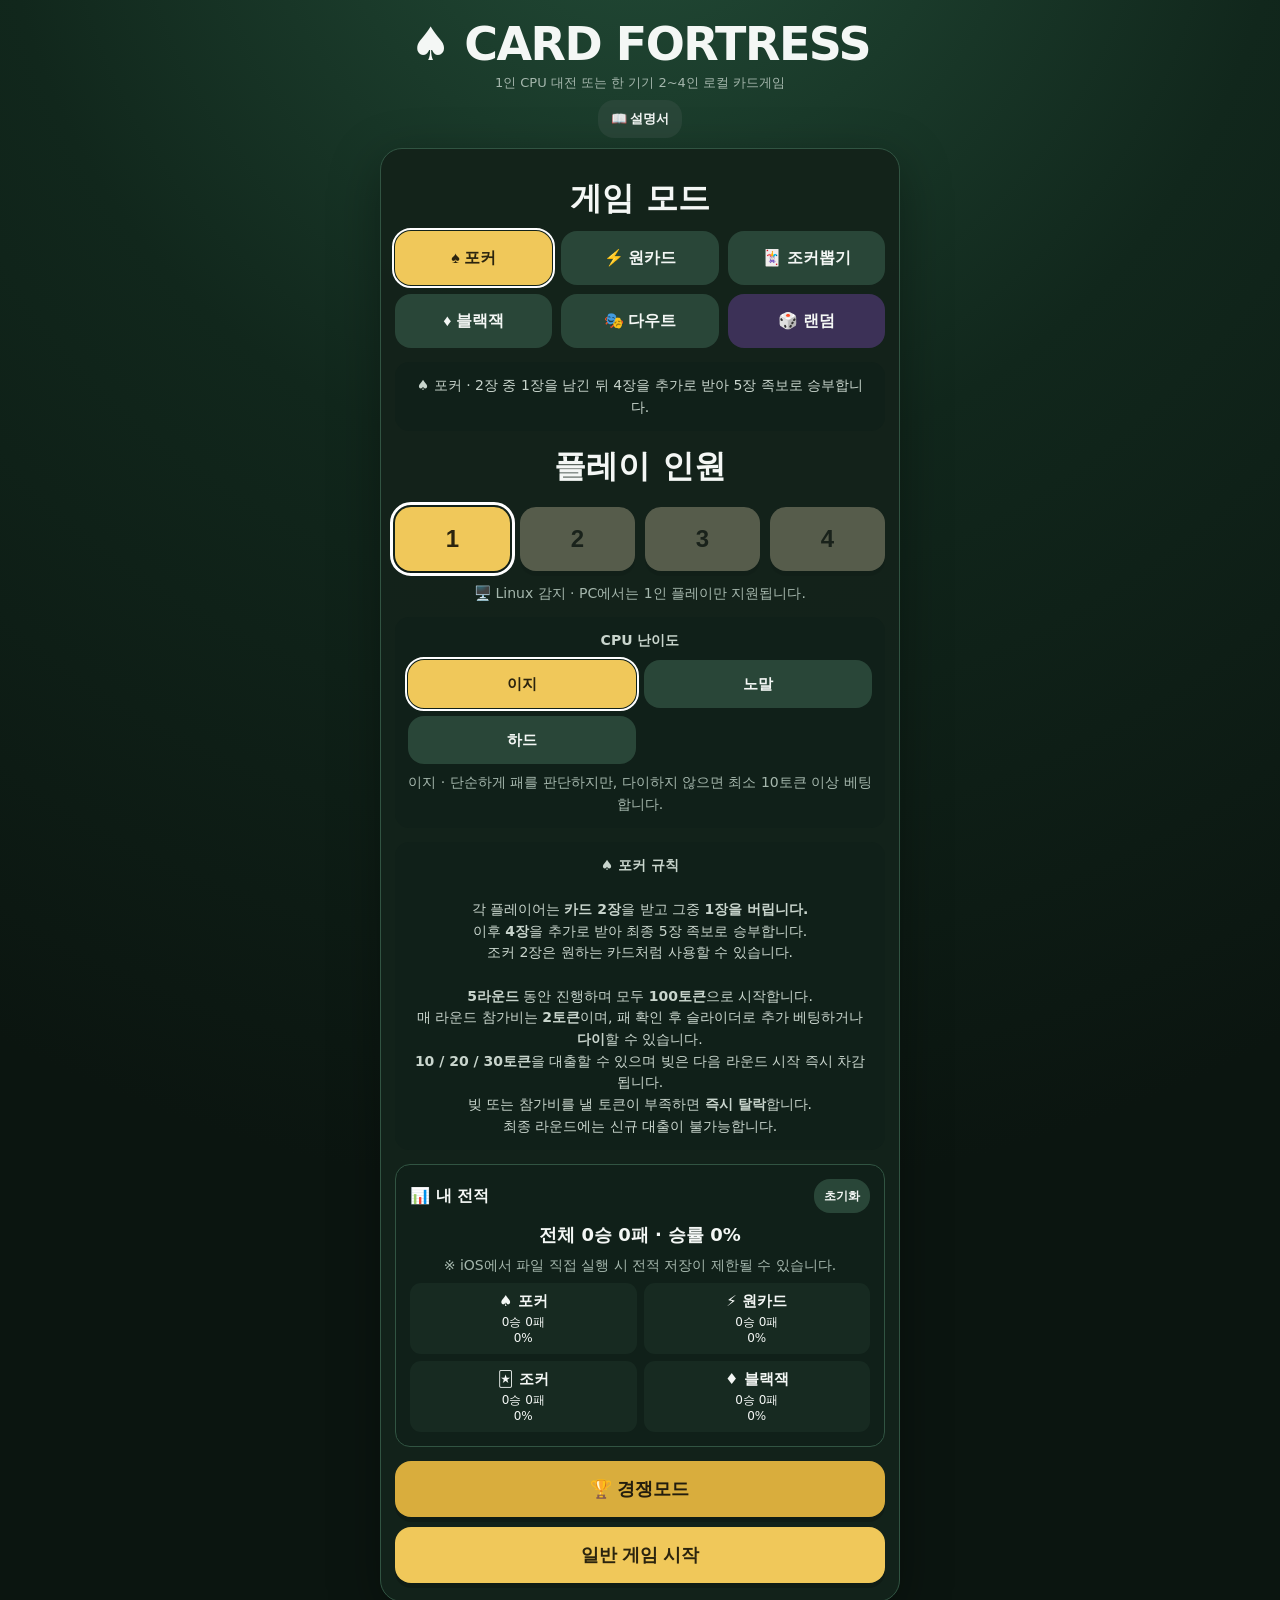
==== commit 5921dd0b: "Add files via upload" ====
--- a/local.html
+++ b/local.html
@@ -905,6 +905,22 @@
       </div>
     </section>
 
+
+    <section id="localDoubtPass" class="screen center">
+      <div class="badge">🎭 다우트</div>
+      <h2 id="ldPassTitle">플레이어에게 넘겨주세요</h2>
+      <p class="muted">자기 패만 확인하세요.</p>
+      <button id="ldPassBtn">내 차례</button>
+    </section>
+    <section id="localDoubtScreen" class="screen center">
+      <div class="badge">🎭 다우트</div>
+      <h2 id="ldTurnTitle">플레이어 차례</h2>
+      <div id="ldInfo" class="info"></div>
+      <div id="ldCenter" class="rulebox"></div>
+      <div id="ldMessage" class="muted"></div>
+      <div id="ldHand" class="cards oc-hand"></div>
+      <div id="ldControls"></div>
+    </section>
     <section id="setup" class="screen active center">
       <h2>게임 모드</h2>
       <div class="mode-row">
@@ -912,6 +928,7 @@
         <button class="mode-btn" data-mode="onecard">⚡ 원카드</button>
         <button class="mode-btn" data-mode="joker">🃏 조커뽑기</button>
         <button class="mode-btn" data-mode="blackjack">♦️ 블랙잭</button>
+        <button class="mode-btn" data-mode="doubt">🎭 다우트</button>
         <button class="mode-btn random-mode" data-mode="random">🎲 랜덤</button>
       </div>
       <div id="modeDesc" class="rulebox">포커: 2장 중 1장을 남기고 4장을 추가로 받아 승부합니다.</div>
@@ -2137,7 +2154,8 @@
 
   beginStatMatch(chosen);
 
-  if(chosen==='onecard') startOneCard();
+  if(chosen==='doubt') startLocalDoubt();
+  else if(chosen==='onecard') startOneCard();
   else if(chosen==='joker') startJokerDraw();
   else if(chosen==='blackjack') startBlackjack();
   else startGame();
@@ -3342,6 +3360,61 @@
 $('jdAgainBtn').onclick=()=>{ beginStatMatch('joker'); startJokerDraw(); };
 $('jdHomeBtn').onclick=returnToSetup;
 
+
+let ldPlayers=[],ldCurrent=0,ldPile=[],ldLast=null,ldSelected=null;
+function startLocalDoubt(){
+  const d=[];
+  for(const s of SUITS)for(const r of RANKS)d.push({rank:r.r,value:r.v,suit:s.s,suitName:s.name,red:s.red,joker:false});
+  shuffle(d);
+  const n=playerCount===1?2:playerCount;
+  ldPlayers=Array.from({length:n},(_,i)=>({name:playerCount===1?(i===0?'플레이어':'CPU'):`플레이어 ${i+1}`,isCPU:playerCount===1&&i===1,hand:[]}));
+  let k=0;while(d.length){ldPlayers[k%n].hand.push(d.pop());k++}
+  ldCurrent=0;ldPile=[];ldLast=null;ldSelected=null;ldBegin()
+}
+function ldBegin(){
+  const p=ldPlayers[ldCurrent];
+  if(p.isCPU){setTimeout(ldCpu,350);return}
+  if(playerCount===1)ldRender();else{$('ldPassTitle').textContent=`${p.name}에게 넘겨주세요`;$('ldPassBtn').onclick=ldRender;show('localDoubtPass')}
+}
+function ldRender(){
+  const p=ldPlayers[ldCurrent];
+  $('ldTurnTitle').textContent=`${p.name} 차례`;
+  $('ldInfo').textContent=`내 카드 ${p.hand.length}장 · 중앙 ${ldPile.length}장`;
+  $('ldCenter').textContent=ldLast?`${ldLast.player} : "${ldLast.claim}" 선언`:'카드를 내고 숫자/문자를 선언하세요.';
+  $('ldMessage').textContent='';
+  $('ldHand').innerHTML=p.hand.map((c,i)=>cardHTML(c,true,i)).join('');
+  $('ldControls').innerHTML='';
+  if(ldLast&&ldLast.player!==p.name){
+    $('ldControls').innerHTML='<div class="controls"><button id="ldBelieve">믿기</button><button id="ldDoubt" class="danger">다우트!</button></div>';
+    $('ldBelieve').onclick=()=>ldResolve(false);$('ldDoubt').onclick=()=>ldResolve(true);
+  }else{
+    document.querySelectorAll('#ldHand .card').forEach(el=>el.onclick=()=>ldPick(+el.dataset.idx))
+  }
+  show('localDoubtScreen')
+}
+function ldPick(idx){
+  ldSelected=idx;
+  $('ldControls').innerHTML='<div class="rankgrid">'+RANKS.map(r=>`<button class="rankbtn" data-r="${r.r}">${r.r}</button>`).join('')+'</div>';
+  document.querySelectorAll('#ldControls .rankbtn').forEach(b=>b.onclick=()=>ldSubmit(b.dataset.r))
+}
+function ldSubmit(claim){
+  const p=ldPlayers[ldCurrent],c=p.hand.splice(ldSelected,1)[0];ldPile.push(c);ldLast={player:p.name,claim,actual:c.rank,playerIndex:ldCurrent};ldCurrent=(ldCurrent+1)%ldPlayers.length;ldBegin()
+}
+function ldResolve(challenge){
+  const caller=ldPlayers[ldCurrent],owner=ldPlayers[ldLast.playerIndex];
+  if(challenge){
+    const liar=ldLast.actual!==ldLast.claim,loser=liar?owner:caller;loser.hand.push(...ldPile);ldPile=[];ldLast=null;ldCurrent=ldPlayers.indexOf(loser)
+  }else{
+    if(owner.hand.length===0){alert(owner.name+' 승리!');startLocalDoubt();return}
+    ldLast=null;
+  }
+  ldBegin()
+}
+function ldCpu(){
+  const p=ldPlayers[ldCurrent];
+  if(ldLast&&ldLast.player!==p.name){ldResolve(Math.random()<0.35);return}
+  const idx=Math.floor(Math.random()*p.hand.length),truth=Math.random()<0.65,claim=truth?p.hand[idx].rank:RANKS[Math.floor(Math.random()*RANKS.length)].r;ldSelected=idx;ldSubmit(claim)
+}
 function makeOneCardDeck(){
   const d=[];
   for(const suit of SUITS) for(const rank of RANKS)
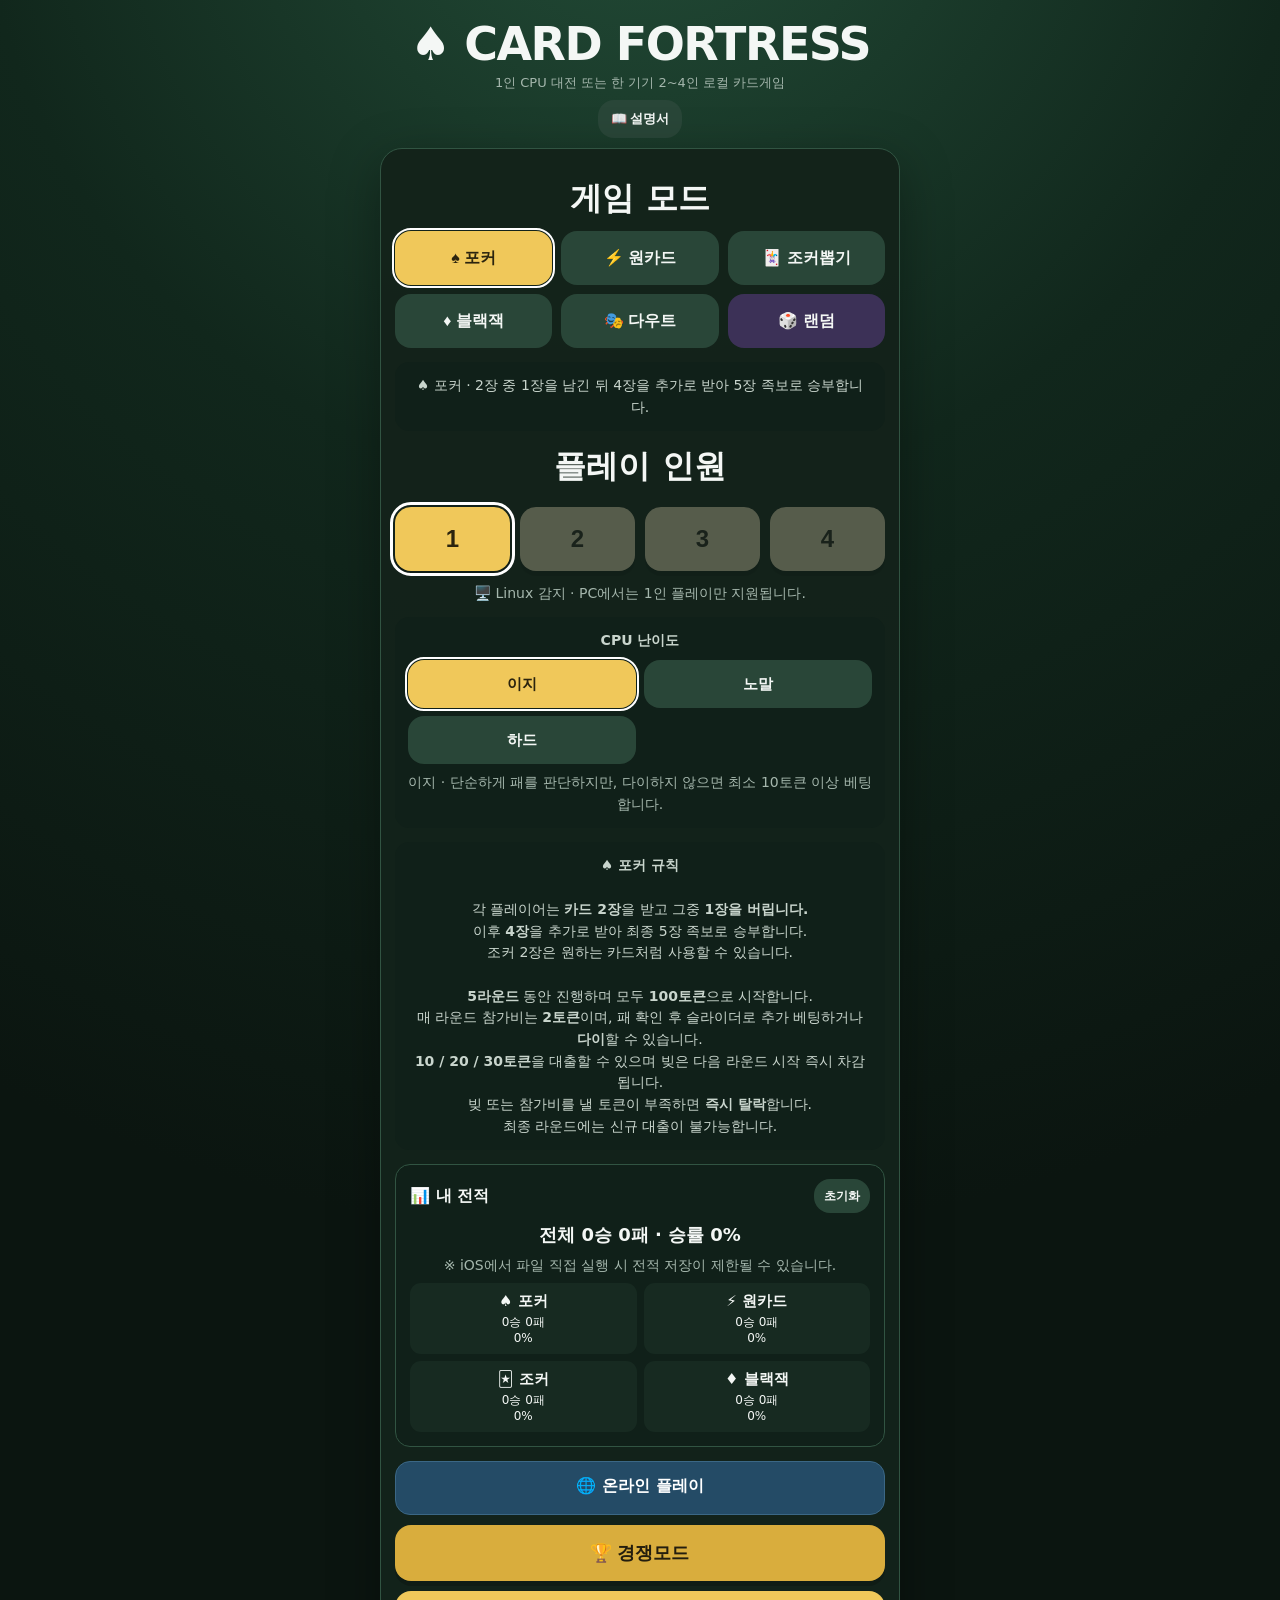
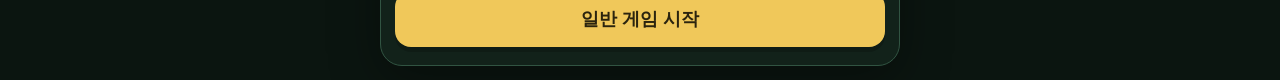
==== commit a8bf9ea1: "Add files via upload" ====
--- a/local.html
+++ b/local.html
@@ -791,6 +791,27 @@
     display:block;
     font-size:36px;
     margin-top:5px;
+  }
+
+
+  .online-main-btn{
+    display:block;
+    width:100%;
+    min-height:54px;
+    padding:14px 16px;
+    margin:0 0 10px;
+    border-radius:15px;
+    text-align:center;
+    text-decoration:none;
+    font-weight:950;
+    font-size:16px;
+    background:#244b66;
+    color:#fff;
+    border:1px solid #3b6785;
+    box-sizing:border-box;
+  }
+  .online-main-btn:active{
+    transform:translateY(1px);
   }
 
 </style>
@@ -960,6 +981,7 @@
         <div class="muted" style="margin-bottom:8px">※ iOS에서 파일 직접 실행 시 전적 저장이 제한될 수 있습니다.</div>
         <div id="statsModes" class="stats-modes"></div>
       </div>
+      <a href="./index.html" class="online-main-btn">🌐 온라인 플레이</a>
       <button id="competitionBtn" class="competition-main-btn">🏆 경쟁모드</button>
       <button id="startBtn">일반 게임 시작</button>
     </section>
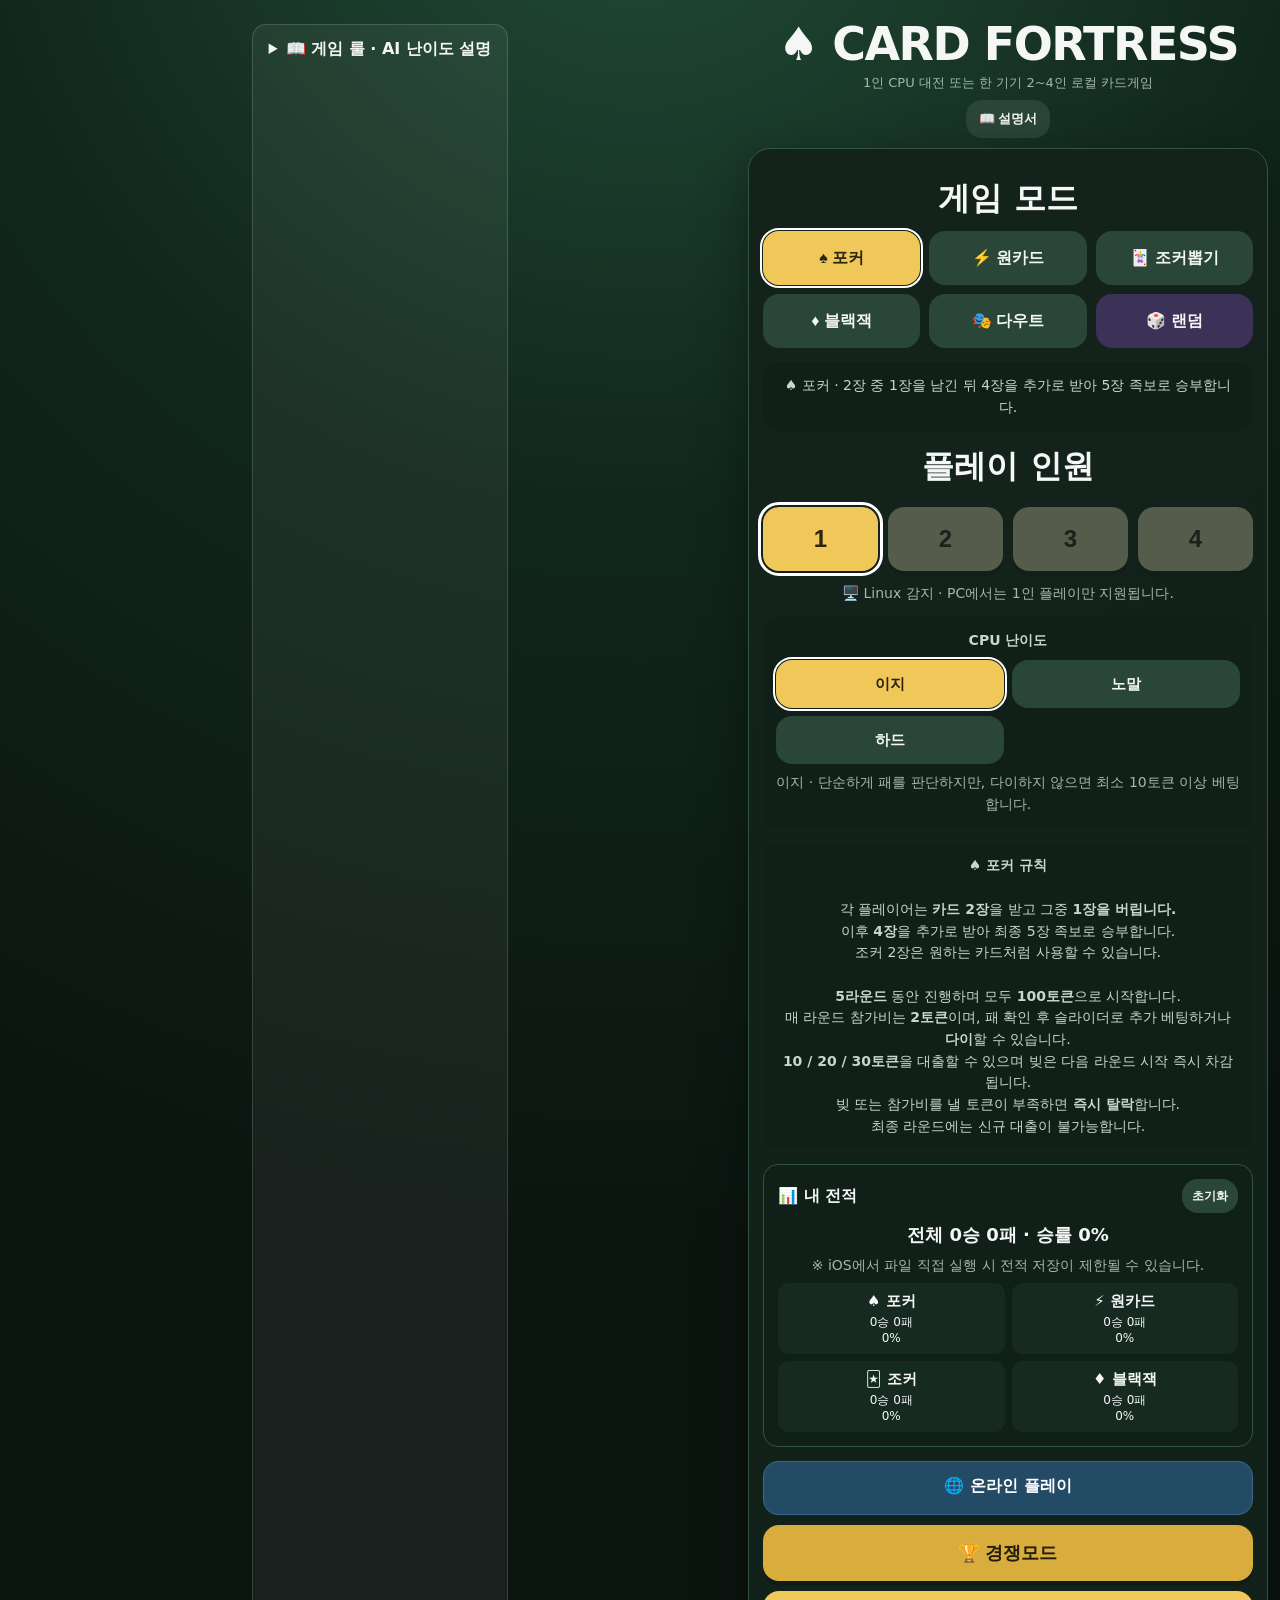
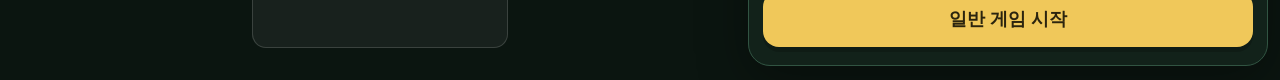
==== commit 9a8fbcc1: "Add files via upload" ====
--- a/local.html
+++ b/local.html
@@ -814,9 +814,57 @@
     transform:translateY(1px);
   }
 
+
+  .game-help{
+    max-width:760px;
+    margin:12px auto 18px;
+    border:1px solid rgba(255,255,255,.15);
+    border-radius:14px;
+    background:rgba(255,255,255,.055);
+    overflow:hidden;
+  }
+  .game-help summary{
+    cursor:pointer;
+    padding:14px 16px;
+    font-weight:900;
+    user-select:none;
+  }
+  .game-help-body{
+    padding:0 16px 16px;
+    line-height:1.65;
+  }
+  .game-help-body h3{ margin:15px 0 6px; }
+  .game-help-body p{ margin:6px 0; }
+  .game-help-body ul{ margin:7px 0; padding-left:22px; }
+  .game-help-body li{ margin:5px 0; }
+  .help-note{ opacity:.72; font-size:.9em; }
+
 </style>
 </head>
 <body>
+
+  <details class="game-help">
+    <summary>📖 게임 룰 · AI 난이도 설명</summary>
+    <div class="game-help-body">
+      <h3>🎭 다우트 룰</h3>
+      <p>플레이어는 자기 차례에 카드 1장을 뒷면으로 내고, 실제 카드와 관계없이 A~K 중 하나를 선언합니다.</p>
+      <p>상대는 선언을 <b>믿고 계속 진행</b>하거나 <b>“다우트!”</b>를 외칠 수 있습니다. 다우트를 선언하면 방금 낸 카드가 공개됩니다.</p>
+      <ul>
+        <li>선언이 거짓이면: 카드를 낸 플레이어가 벌칙을 받습니다.</li>
+        <li>선언이 진짜면: 다우트를 외친 플레이어가 벌칙을 받습니다.</li>
+        <li>자기 손의 카드를 먼저 모두 없애는 플레이어가 승리합니다.</li>
+      </ul>
+
+      <h3>🤖 AI 난이도</h3>
+      <ul>
+        <li><b>쉬움</b> — 판단 실수가 많고 블러핑/다우트 판단이 단순합니다. 처음 플레이할 때 추천.</li>
+        <li><b>보통</b> — 상황에 따라 행동하며 적당히 블러핑하고 의심합니다. 기본 난이도.</li>
+        <li><b>어려움</b> — 카드 상황을 더 적극적으로 이용하고 블러핑과 다우트 판단 성공률이 높습니다.</li>
+      </ul>
+      <p class="help-note">※ AI의 실제 행동은 선택한 게임 모드에 따라 달라질 수 있습니다.</p>
+    </div>
+  </details>
+
 <div class="app">
   <div class="top">
     <h1>♠️ CARD FORTRESS</h1>
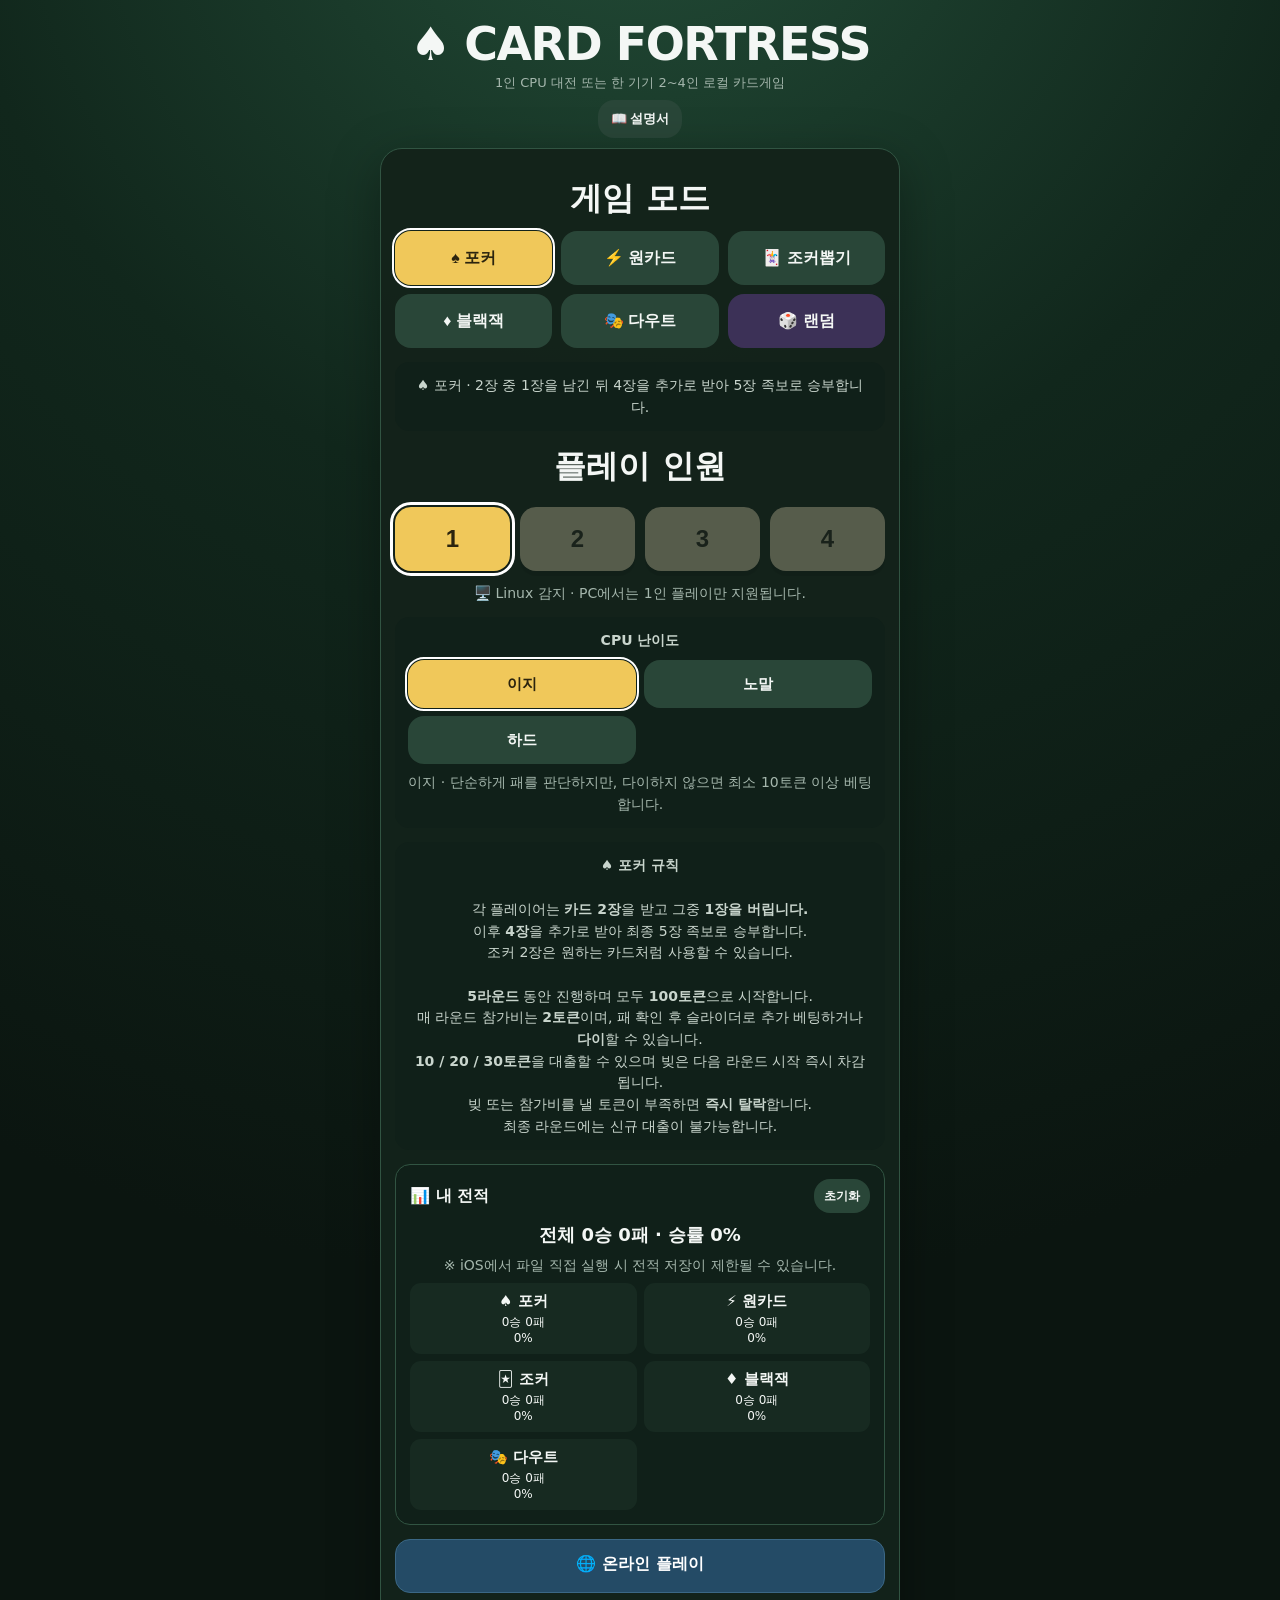
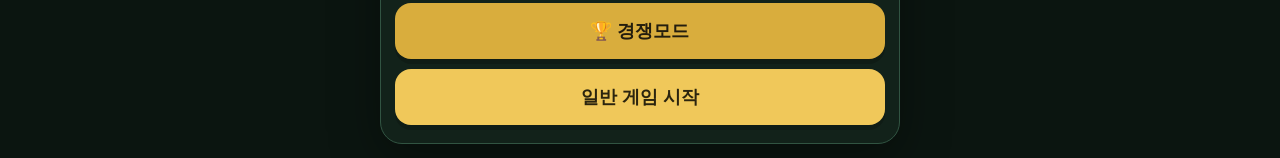
==== commit bb9c7afd: "Add files via upload" ====
--- a/local.html
+++ b/local.html
@@ -814,57 +814,9 @@
     transform:translateY(1px);
   }
 
-
-  .game-help{
-    max-width:760px;
-    margin:12px auto 18px;
-    border:1px solid rgba(255,255,255,.15);
-    border-radius:14px;
-    background:rgba(255,255,255,.055);
-    overflow:hidden;
-  }
-  .game-help summary{
-    cursor:pointer;
-    padding:14px 16px;
-    font-weight:900;
-    user-select:none;
-  }
-  .game-help-body{
-    padding:0 16px 16px;
-    line-height:1.65;
-  }
-  .game-help-body h3{ margin:15px 0 6px; }
-  .game-help-body p{ margin:6px 0; }
-  .game-help-body ul{ margin:7px 0; padding-left:22px; }
-  .game-help-body li{ margin:5px 0; }
-  .help-note{ opacity:.72; font-size:.9em; }
-
 </style>
 </head>
 <body>
-
-  <details class="game-help">
-    <summary>📖 게임 룰 · AI 난이도 설명</summary>
-    <div class="game-help-body">
-      <h3>🎭 다우트 룰</h3>
-      <p>플레이어는 자기 차례에 카드 1장을 뒷면으로 내고, 실제 카드와 관계없이 A~K 중 하나를 선언합니다.</p>
-      <p>상대는 선언을 <b>믿고 계속 진행</b>하거나 <b>“다우트!”</b>를 외칠 수 있습니다. 다우트를 선언하면 방금 낸 카드가 공개됩니다.</p>
-      <ul>
-        <li>선언이 거짓이면: 카드를 낸 플레이어가 벌칙을 받습니다.</li>
-        <li>선언이 진짜면: 다우트를 외친 플레이어가 벌칙을 받습니다.</li>
-        <li>자기 손의 카드를 먼저 모두 없애는 플레이어가 승리합니다.</li>
-      </ul>
-
-      <h3>🤖 AI 난이도</h3>
-      <ul>
-        <li><b>쉬움</b> — 판단 실수가 많고 블러핑/다우트 판단이 단순합니다. 처음 플레이할 때 추천.</li>
-        <li><b>보통</b> — 상황에 따라 행동하며 적당히 블러핑하고 의심합니다. 기본 난이도.</li>
-        <li><b>어려움</b> — 카드 상황을 더 적극적으로 이용하고 블러핑과 다우트 판단 성공률이 높습니다.</li>
-      </ul>
-      <p class="help-note">※ AI의 실제 행동은 선택한 게임 모드에 따라 달라질 수 있습니다.</p>
-    </div>
-  </details>
-
 <div class="app">
   <div class="top">
     <h1>♠️ CARD FORTRESS</h1>
@@ -890,6 +842,7 @@
         <button class="manual-tab" data-manual="onecard">⚡ 원카드</button>
         <button class="manual-tab" data-manual="joker">🃏 조커뽑기</button>
         <button class="manual-tab" data-manual="blackjack">♦️ 블랙잭</button>
+        <button class="manual-tab" data-manual="doubt">🎭 다우트</button>
       </div>
 
       <div id="manualContent" class="manual-content"></div>
@@ -907,7 +860,7 @@
 
       <div class="rulebox">
         <b>게임은 매 라운드 자동 랜덤</b><br>
-        ♠️ 포커 / ⚡ 원카드 / 🃏 조커뽑기 중 하나가 선택됩니다.<br>
+        ♠️ 포커 / ⚡ 원카드 / 🃏 조커뽑기 / 🎭 다우트 중 하나가 선택됩니다.<br>
         ♦️ 블랙잭은 1인 전용이라 경쟁모드에서는 제외됩니다.
       </div>
 
@@ -1454,6 +1407,48 @@
       </div>`;
   }
 
+  if(mode==='doubt'){
+    return `
+      <div class="manual-card">
+        <h3>1. 카드 1장을 뒷면으로 제출</h3>
+        <div class="manual-example">
+          ${manualCard('3','♠',false,false)}
+          <span class="manual-arrow">→</span>
+          <span>🂠</span>
+          <span class="manual-arrow">“7” 선언</span>
+        </div>
+        <div class="manual-note">
+          실제 카드와 관계없이 A~K 중 원하는 값을 선언할 수 있습니다.
+          즉, 진실을 말해도 되고 블러핑해도 됩니다.
+        </div>
+      </div>
+
+      <div class="manual-card">
+        <h3>2. 믿기 / 다우트!</h3>
+        <div class="manual-note">
+          다음 플레이어는 선언을 <b>믿고 진행</b>하거나 <b>다우트!</b>를 외칠 수 있습니다.
+          다우트를 외치면 방금 제출한 카드가 공개됩니다.
+        </div>
+      </div>
+
+      <div class="manual-card">
+        <h3>3. 판정</h3>
+        <div class="manual-note">
+          <b>거짓 선언</b>이었다면 카드를 낸 플레이어가 중앙의 카드를 모두 가져갑니다.<br>
+          <b>진실 선언</b>이었다면 다우트를 외친 플레이어가 중앙의 카드를 모두 가져갑니다.
+        </div>
+      </div>
+
+      <div class="manual-card">
+        <h3>4. 승리 조건</h3>
+        <div class="manual-note">
+          자기 손의 카드를 먼저 모두 없애면 승리합니다.
+          마지막 카드를 낸 직후에도 상대가 다우트를 걸 수 있으므로,
+          거짓말로 마지막 카드를 냈다면 잡힐 수 있습니다.
+        </div>
+      </div>`;
+  }
+
   if(mode==='blackjack'){
     return `
       <div class="manual-card">
@@ -1580,7 +1575,8 @@
   return {
     poker:'♠️ 포커',
     onecard:'⚡ 원카드',
-    joker:'🃏 조커뽑기'
+    joker:'🃏 조커뽑기',
+    doubt:'🎭 다우트'
   }[mode] || mode;
 }
 
@@ -1614,7 +1610,7 @@
 };
 
 function prepareCompetitionRound(){
-  var modes=['poker','onecard','joker'];
+  var modes=['poker','onecard','joker','doubt'];
   competitionPendingMode=modes[Math.floor(Math.random()*modes.length)];
 
   $('competitionRoundTitle').textContent=competitionRound+' / '+competitionTotalRounds+' 라운드';
@@ -1633,6 +1629,7 @@
 
   if(competitionCurrentMode==='poker') startGame();
   else if(competitionCurrentMode==='onecard') startOneCard();
+  else if(competitionCurrentMode==='doubt') startLocalDoubt();
   else startJokerDraw();
 };
 
@@ -1835,7 +1832,8 @@
     poker:{wins:0,losses:0},
     onecard:{wins:0,losses:0},
     joker:{wins:0,losses:0},
-    blackjack:{wins:0,losses:0}
+    blackjack:{wins:0,losses:0},
+    doubt:{wins:0,losses:0}
   };
 }
 
@@ -1870,8 +1868,8 @@
 }
 
 function renderStats(){
-  var modes=['poker','onecard','joker','blackjack'];
-  var names={poker:'♠️ 포커',onecard:'⚡ 원카드',joker:'🃏 조커',blackjack:'♦️ 블랙잭'};
+  var modes=['poker','onecard','joker','blackjack','doubt'];
+  var names={poker:'♠️ 포커',onecard:'⚡ 원카드',joker:'🃏 조커',blackjack:'♦️ 블랙잭',doubt:'🎭 다우트'};
   var wins=0;
   var losses=0;
   var cards='';
@@ -1951,7 +1949,8 @@
     onecard:'⚡ 원카드 · 같은 무늬/숫자를 이어 내고 특수카드를 이용해 먼저 손패를 없애면 승리합니다.',
     joker:'🃏 조커뽑기 · 페어를 없애며 상대 패에서 한 장씩 뽑고, 마지막 조커 보유자가 패배합니다.',
     blackjack:'♦️ 블랙잭 · 1인 전용. 카드 합을 21에 최대한 가깝게 만들어 딜러를 이기면 됩니다.',
-    random:'🎲 랜덤 · 포커, 원카드, 조커뽑기, 블랙잭 중 하나를 무작위로 선택합니다.'
+    doubt:'🎭 다우트 · 카드를 숨겨 내고 값을 선언한 뒤, 상대의 거짓말을 간파하는 블러핑 게임입니다.',
+    random:'🎲 랜덤 · 포커, 원카드, 조커뽑기, 블랙잭, 다우트 중 하나를 무작위로 선택합니다.'
   };
   return desc[mode] || '';
 }
@@ -1992,6 +1991,15 @@
       '카드가 모두 사라진 플레이어는 안전하게 빠져나가며, <b>마지막까지 조커를 가진 플레이어가 패배</b>합니다.<br><br>'+
       'CPU 난이도에 따라 조커 선택 확률이 달라집니다. 이지는 CPU가 조커를 더 잘 뽑고, 노말은 완전 랜덤, 하드는 조커를 덜 뽑습니다.',
 
+    doubt:
+      '<b>🎭 다우트 규칙</b><br><br>'+
+      '자기 차례에 <b>카드 1장</b>을 뒷면으로 내고 A~K 중 하나를 선언합니다.<br>'+
+      '선언은 실제 카드와 같아도 되고 달라도 됩니다. 즉 <b>블러핑 가능</b>입니다.<br>'+
+      '다음 플레이어는 <b>믿기</b> 또는 <b>다우트!</b>를 선택합니다.<br>'+
+      '다우트 시 카드가 공개되며, 거짓이면 카드를 낸 사람이 중앙 패를 전부 가져가고 진실이면 다우트를 외친 사람이 가져갑니다.<br>'+
+      '먼저 손패를 모두 없앤 플레이어가 승리합니다.<br>'+
+      '마지막 카드를 낸 뒤에도 다우트 판정은 가능합니다.',
+
     blackjack:
       '<b>♦️ 블랙잭 규칙 · 1인 전용</b><br><br>'+
       '블랙잭은 <b>1인 플레이 전용 모드</b>입니다.<br>'+
@@ -2005,7 +2013,7 @@
 
     random:
       '<b>🎲 랜덤 모드</b><br><br>'+
-      '게임 시작 시 <b>♠️ 포커 / ⚡ 원카드 / 🃏 조커뽑기 / ♦️ 블랙잭</b> 중 하나가 무작위로 결정됩니다.<br>'+
+      '게임 시작 시 <b>♠️ 포커 / ⚡ 원카드 / 🃏 조커뽑기 / ♦️ 블랙잭 / 🎭 다우트</b> 중 하나가 무작위로 결정됩니다.<br>'+
       '선택된 게임은 해당 게임의 원래 규칙으로 진행됩니다.<br>'+
       '1인 플레이 결과는 실제로 선택된 게임의 전적에 기록됩니다.'
   };
@@ -2029,6 +2037,11 @@
       normal:'노말 · 조커 여부와 상관없이 모든 뒷면 카드를 완전히 동일한 확률로 뽑습니다.',
       hard:'하드 · CPU가 조커를 뽑을 확률이 크게 낮아집니다. 플레이어가 조커를 떠안을 가능성이 높아집니다.'
     },
+    doubt:{
+      easy:'이지 · CPU가 블러핑과 다우트 판단을 자주 틀립니다. 거짓말을 비교적 많이 하고 의심은 적게 합니다.',
+      normal:'노말 · 진실과 블러핑을 섞어 사용하고, 상대 선언을 일정 확률로 의심합니다.',
+      hard:'하드 · 자기 패에 있는 같은 숫자 카드 수를 참고해 상대 선언의 가능성을 추정하고 더 적극적으로 다우트를 판단합니다.'
+    },
     blackjack:{
       easy:'블랙잭의 딜러는 난이도와 관계없이 정해진 규칙대로 17점 이상까지 카드를 받습니다.',
       normal:'블랙잭의 딜러는 난이도와 관계없이 정해진 규칙대로 17점 이상까지 카드를 받습니다.',
@@ -2212,9 +2225,9 @@
   let chosen=gameMode;
 
   if(gameMode==='random'){
-    var modes=['poker','onecard','joker','blackjack'];
+    var modes=['poker','onecard','joker','blackjack','doubt'];
     chosen=modes[Math.floor(Math.random()*modes.length)];
-    var label={poker:'♠️ 포커',onecard:'⚡ 원카드',joker:'🃏 조커뽑기',blackjack:'♦️ 블랙잭'}[chosen];
+    var label={poker:'♠️ 포커',onecard:'⚡ 원카드',joker:'🃏 조커뽑기',blackjack:'♦️ 블랙잭',doubt:'🎭 다우트'}[chosen];
     $('modeDesc').textContent='🎲 이번 게임: '+label;
   }
 
@@ -3475,15 +3488,57 @@
   if(challenge){
     const liar=ldLast.actual!==ldLast.claim,loser=liar?owner:caller;loser.hand.push(...ldPile);ldPile=[];ldLast=null;ldCurrent=ldPlayers.indexOf(loser)
   }else{
-    if(owner.hand.length===0){alert(owner.name+' 승리!');startLocalDoubt();return}
+    if(owner.hand.length===0){
+      if(playerCount===1){
+        recordPlayerResult(!owner.isCPU);
+      }
+      alert(owner.name+' 승리!');
+      returnToSetup();
+      return;
+    }
     ldLast=null;
   }
   ldBegin()
 }
 function ldCpu(){
   const p=ldPlayers[ldCurrent];
-  if(ldLast&&ldLast.player!==p.name){ldResolve(Math.random()<0.35);return}
-  const idx=Math.floor(Math.random()*p.hand.length),truth=Math.random()<0.65,claim=truth?p.hand[idx].rank:RANKS[Math.floor(Math.random()*RANKS.length)].r;ldSelected=idx;ldSubmit(claim)
+
+  if(ldLast&&ldLast.player!==p.name){
+    let doubtChance=0.35;
+
+    if(cpuDifficulty==='easy'){
+      doubtChance=0.18;
+    }else if(cpuDifficulty==='hard'){
+      // CPU가 같은 랭크를 많이 들고 있으면 상대가 그 랭크를 실제로 냈을 가능성이 낮다고 판단.
+      const sameRank=p.hand.filter(c=>c.rank===ldLast.claim).length;
+      doubtChance=Math.min(0.88,0.30 + sameRank*0.16);
+    }
+
+    ldResolve(Math.random()<doubtChance);
+    return;
+  }
+
+  if(!p.hand.length) return;
+
+  const idx=Math.floor(Math.random()*p.hand.length);
+  let truthChance=0.65;
+
+  if(cpuDifficulty==='easy') truthChance=0.42;
+  else if(cpuDifficulty==='hard') truthChance=0.72;
+
+  const truth=Math.random()<truthChance;
+  let claim;
+
+  if(truth){
+    claim=p.hand[idx].rank;
+  }else{
+    // 실제 카드와 다른 값을 선언하도록 시도.
+    const alternatives=RANKS.map(r=>r.r).filter(r=>r!==p.hand[idx].rank);
+    claim=alternatives[Math.floor(Math.random()*alternatives.length)];
+  }
+
+  ldSelected=idx;
+  ldSubmit(claim);
 }
 function makeOneCardDeck(){
   const d=[];
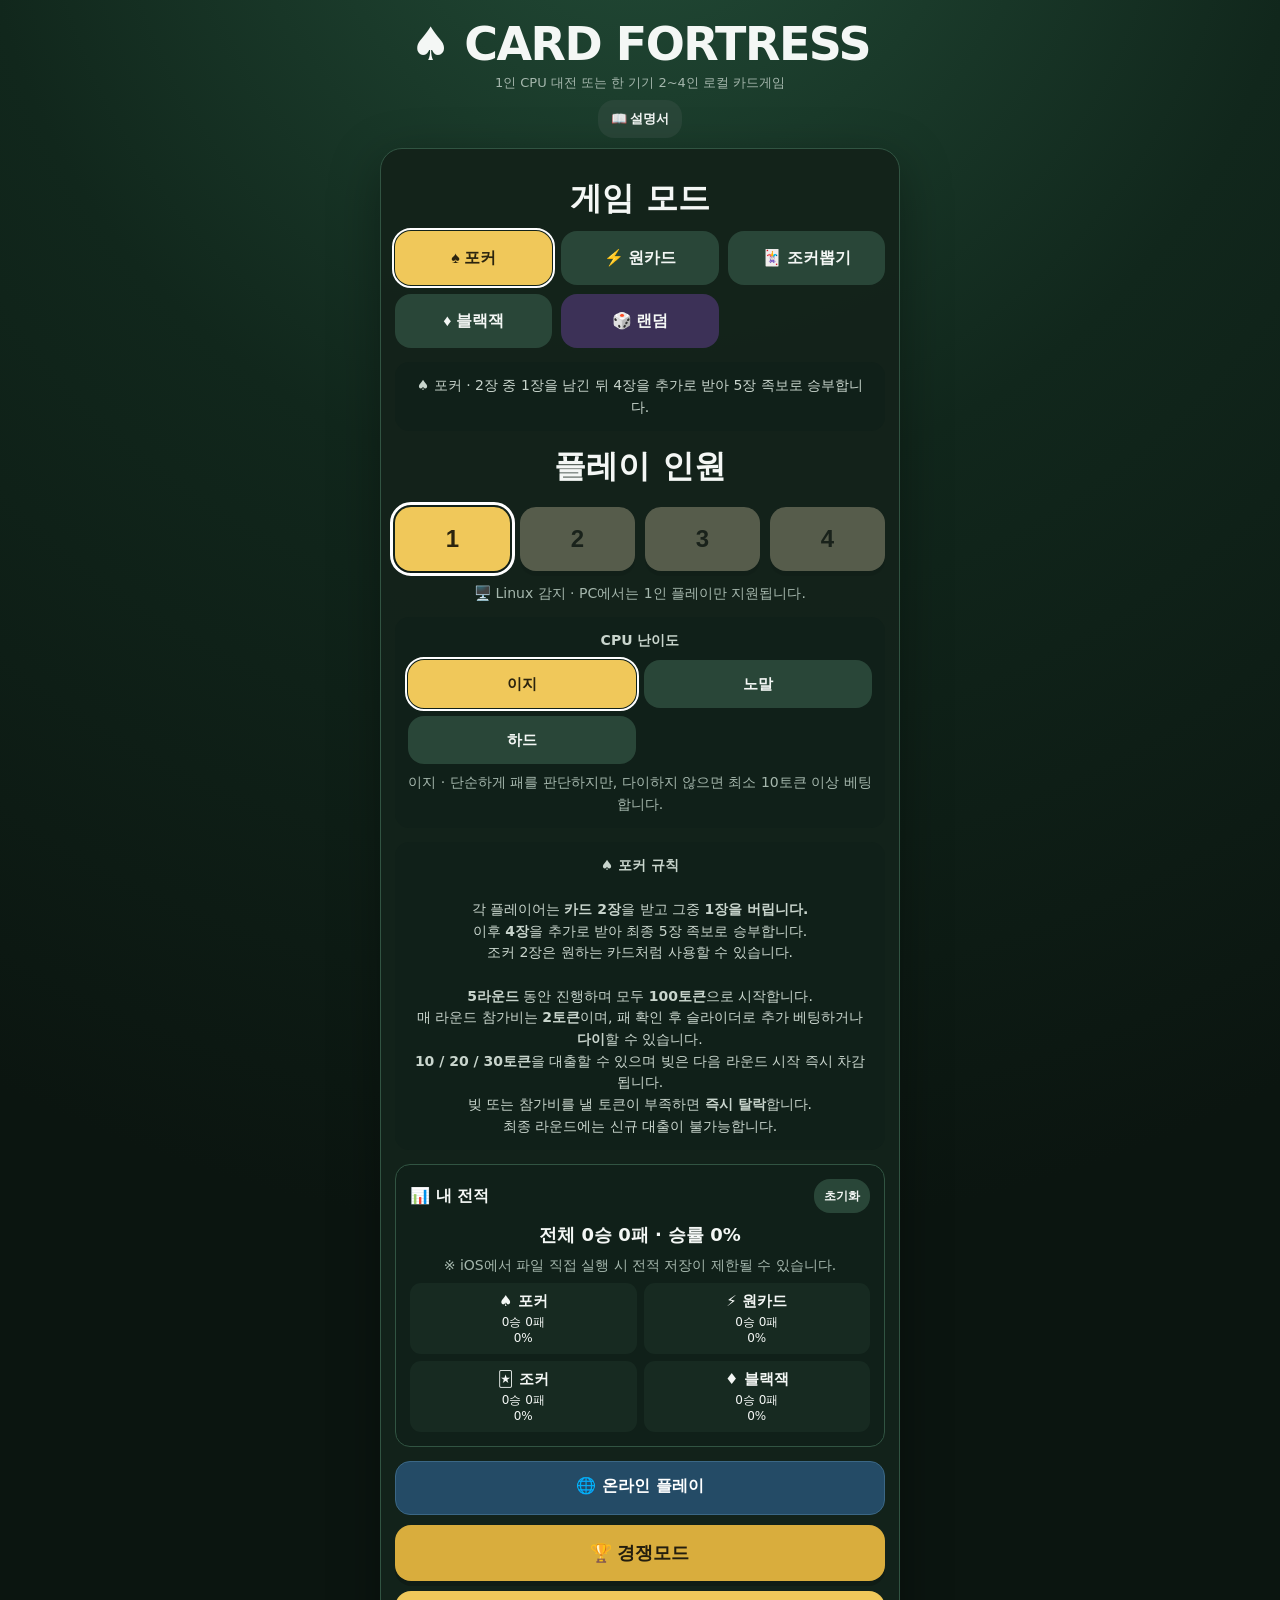
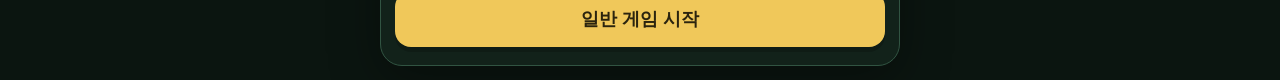
==== commit daedcdb0: "Rename local 2.html to local.html Sorry" ====
--- a/local.html
+++ b/local.html
@@ -842,7 +842,6 @@
         <button class="manual-tab" data-manual="onecard">⚡ 원카드</button>
         <button class="manual-tab" data-manual="joker">🃏 조커뽑기</button>
         <button class="manual-tab" data-manual="blackjack">♦️ 블랙잭</button>
-        <button class="manual-tab" data-manual="doubt">🎭 다우트</button>
       </div>
 
       <div id="manualContent" class="manual-content"></div>
@@ -860,7 +859,7 @@
 
       <div class="rulebox">
         <b>게임은 매 라운드 자동 랜덤</b><br>
-        ♠️ 포커 / ⚡ 원카드 / 🃏 조커뽑기 / 🎭 다우트 중 하나가 선택됩니다.<br>
+        ♠️ 포커 / ⚡ 원카드 / 🃏 조커뽑기 중 하나가 선택됩니다.<br>
         ♦️ 블랙잭은 1인 전용이라 경쟁모드에서는 제외됩니다.
       </div>
 
@@ -926,23 +925,6 @@
         <button id="competitionHomeBtn" class="secondary">메인으로</button>
       </div>
     </section>
-
-
-    <section id="localDoubtPass" class="screen center">
-      <div class="badge">🎭 다우트</div>
-      <h2 id="ldPassTitle">플레이어에게 넘겨주세요</h2>
-      <p class="muted">자기 패만 확인하세요.</p>
-      <button id="ldPassBtn">내 차례</button>
-    </section>
-    <section id="localDoubtScreen" class="screen center">
-      <div class="badge">🎭 다우트</div>
-      <h2 id="ldTurnTitle">플레이어 차례</h2>
-      <div id="ldInfo" class="info"></div>
-      <div id="ldCenter" class="rulebox"></div>
-      <div id="ldMessage" class="muted"></div>
-      <div id="ldHand" class="cards oc-hand"></div>
-      <div id="ldControls"></div>
-    </section>
     <section id="setup" class="screen active center">
       <h2>게임 모드</h2>
       <div class="mode-row">
@@ -950,7 +932,6 @@
         <button class="mode-btn" data-mode="onecard">⚡ 원카드</button>
         <button class="mode-btn" data-mode="joker">🃏 조커뽑기</button>
         <button class="mode-btn" data-mode="blackjack">♦️ 블랙잭</button>
-        <button class="mode-btn" data-mode="doubt">🎭 다우트</button>
         <button class="mode-btn random-mode" data-mode="random">🎲 랜덤</button>
       </div>
       <div id="modeDesc" class="rulebox">포커: 2장 중 1장을 남기고 4장을 추가로 받아 승부합니다.</div>
@@ -1407,48 +1388,6 @@
       </div>`;
   }
 
-  if(mode==='doubt'){
-    return `
-      <div class="manual-card">
-        <h3>1. 카드 1장을 뒷면으로 제출</h3>
-        <div class="manual-example">
-          ${manualCard('3','♠',false,false)}
-          <span class="manual-arrow">→</span>
-          <span>🂠</span>
-          <span class="manual-arrow">“7” 선언</span>
-        </div>
-        <div class="manual-note">
-          실제 카드와 관계없이 A~K 중 원하는 값을 선언할 수 있습니다.
-          즉, 진실을 말해도 되고 블러핑해도 됩니다.
-        </div>
-      </div>
-
-      <div class="manual-card">
-        <h3>2. 믿기 / 다우트!</h3>
-        <div class="manual-note">
-          다음 플레이어는 선언을 <b>믿고 진행</b>하거나 <b>다우트!</b>를 외칠 수 있습니다.
-          다우트를 외치면 방금 제출한 카드가 공개됩니다.
-        </div>
-      </div>
-
-      <div class="manual-card">
-        <h3>3. 판정</h3>
-        <div class="manual-note">
-          <b>거짓 선언</b>이었다면 카드를 낸 플레이어가 중앙의 카드를 모두 가져갑니다.<br>
-          <b>진실 선언</b>이었다면 다우트를 외친 플레이어가 중앙의 카드를 모두 가져갑니다.
-        </div>
-      </div>
-
-      <div class="manual-card">
-        <h3>4. 승리 조건</h3>
-        <div class="manual-note">
-          자기 손의 카드를 먼저 모두 없애면 승리합니다.
-          마지막 카드를 낸 직후에도 상대가 다우트를 걸 수 있으므로,
-          거짓말로 마지막 카드를 냈다면 잡힐 수 있습니다.
-        </div>
-      </div>`;
-  }
-
   if(mode==='blackjack'){
     return `
       <div class="manual-card">
@@ -1576,7 +1515,6 @@
     poker:'♠️ 포커',
     onecard:'⚡ 원카드',
     joker:'🃏 조커뽑기',
-    doubt:'🎭 다우트'
   }[mode] || mode;
 }
 
@@ -1610,7 +1548,7 @@
 };
 
 function prepareCompetitionRound(){
-  var modes=['poker','onecard','joker','doubt'];
+  var modes=['poker','onecard','joker'];
   competitionPendingMode=modes[Math.floor(Math.random()*modes.length)];
 
   $('competitionRoundTitle').textContent=competitionRound+' / '+competitionTotalRounds+' 라운드';
@@ -1629,7 +1567,6 @@
 
   if(competitionCurrentMode==='poker') startGame();
   else if(competitionCurrentMode==='onecard') startOneCard();
-  else if(competitionCurrentMode==='doubt') startLocalDoubt();
   else startJokerDraw();
 };
 
@@ -1832,8 +1769,7 @@
     poker:{wins:0,losses:0},
     onecard:{wins:0,losses:0},
     joker:{wins:0,losses:0},
-    blackjack:{wins:0,losses:0},
-    doubt:{wins:0,losses:0}
+    blackjack:{wins:0,losses:0}
   };
 }
 
@@ -1868,8 +1804,8 @@
 }
 
 function renderStats(){
-  var modes=['poker','onecard','joker','blackjack','doubt'];
-  var names={poker:'♠️ 포커',onecard:'⚡ 원카드',joker:'🃏 조커',blackjack:'♦️ 블랙잭',doubt:'🎭 다우트'};
+  var modes=['poker','onecard','joker','blackjack'];
+  var names={poker:'♠️ 포커',onecard:'⚡ 원카드',joker:'🃏 조커',blackjack:'♦️ 블랙잭'};
   var wins=0;
   var losses=0;
   var cards='';
@@ -1949,8 +1885,7 @@
     onecard:'⚡ 원카드 · 같은 무늬/숫자를 이어 내고 특수카드를 이용해 먼저 손패를 없애면 승리합니다.',
     joker:'🃏 조커뽑기 · 페어를 없애며 상대 패에서 한 장씩 뽑고, 마지막 조커 보유자가 패배합니다.',
     blackjack:'♦️ 블랙잭 · 1인 전용. 카드 합을 21에 최대한 가깝게 만들어 딜러를 이기면 됩니다.',
-    doubt:'🎭 다우트 · 카드를 숨겨 내고 값을 선언한 뒤, 상대의 거짓말을 간파하는 블러핑 게임입니다.',
-    random:'🎲 랜덤 · 포커, 원카드, 조커뽑기, 블랙잭, 다우트 중 하나를 무작위로 선택합니다.'
+    random:'🎲 랜덤 · 포커, 원카드, 조커뽑기, 블랙잭 중 하나를 무작위로 선택합니다.'
   };
   return desc[mode] || '';
 }
@@ -1991,15 +1926,6 @@
       '카드가 모두 사라진 플레이어는 안전하게 빠져나가며, <b>마지막까지 조커를 가진 플레이어가 패배</b>합니다.<br><br>'+
       'CPU 난이도에 따라 조커 선택 확률이 달라집니다. 이지는 CPU가 조커를 더 잘 뽑고, 노말은 완전 랜덤, 하드는 조커를 덜 뽑습니다.',
 
-    doubt:
-      '<b>🎭 다우트 규칙</b><br><br>'+
-      '자기 차례에 <b>카드 1장</b>을 뒷면으로 내고 A~K 중 하나를 선언합니다.<br>'+
-      '선언은 실제 카드와 같아도 되고 달라도 됩니다. 즉 <b>블러핑 가능</b>입니다.<br>'+
-      '다음 플레이어는 <b>믿기</b> 또는 <b>다우트!</b>를 선택합니다.<br>'+
-      '다우트 시 카드가 공개되며, 거짓이면 카드를 낸 사람이 중앙 패를 전부 가져가고 진실이면 다우트를 외친 사람이 가져갑니다.<br>'+
-      '먼저 손패를 모두 없앤 플레이어가 승리합니다.<br>'+
-      '마지막 카드를 낸 뒤에도 다우트 판정은 가능합니다.',
-
     blackjack:
       '<b>♦️ 블랙잭 규칙 · 1인 전용</b><br><br>'+
       '블랙잭은 <b>1인 플레이 전용 모드</b>입니다.<br>'+
@@ -2013,7 +1939,7 @@
 
     random:
       '<b>🎲 랜덤 모드</b><br><br>'+
-      '게임 시작 시 <b>♠️ 포커 / ⚡ 원카드 / 🃏 조커뽑기 / ♦️ 블랙잭 / 🎭 다우트</b> 중 하나가 무작위로 결정됩니다.<br>'+
+      '게임 시작 시 <b>♠️ 포커 / ⚡ 원카드 / 🃏 조커뽑기 / ♦️ 블랙잭</b> 중 하나가 무작위로 결정됩니다.<br>'+
       '선택된 게임은 해당 게임의 원래 규칙으로 진행됩니다.<br>'+
       '1인 플레이 결과는 실제로 선택된 게임의 전적에 기록됩니다.'
   };
@@ -2037,11 +1963,6 @@
       normal:'노말 · 조커 여부와 상관없이 모든 뒷면 카드를 완전히 동일한 확률로 뽑습니다.',
       hard:'하드 · CPU가 조커를 뽑을 확률이 크게 낮아집니다. 플레이어가 조커를 떠안을 가능성이 높아집니다.'
     },
-    doubt:{
-      easy:'이지 · CPU가 블러핑과 다우트 판단을 자주 틀립니다. 거짓말을 비교적 많이 하고 의심은 적게 합니다.',
-      normal:'노말 · 진실과 블러핑을 섞어 사용하고, 상대 선언을 일정 확률로 의심합니다.',
-      hard:'하드 · 자기 패에 있는 같은 숫자 카드 수를 참고해 상대 선언의 가능성을 추정하고 더 적극적으로 다우트를 판단합니다.'
-    },
     blackjack:{
       easy:'블랙잭의 딜러는 난이도와 관계없이 정해진 규칙대로 17점 이상까지 카드를 받습니다.',
       normal:'블랙잭의 딜러는 난이도와 관계없이 정해진 규칙대로 17점 이상까지 카드를 받습니다.',
@@ -2225,9 +2146,9 @@
   let chosen=gameMode;
 
   if(gameMode==='random'){
-    var modes=['poker','onecard','joker','blackjack','doubt'];
+    var modes=['poker','onecard','joker','blackjack'];
     chosen=modes[Math.floor(Math.random()*modes.length)];
-    var label={poker:'♠️ 포커',onecard:'⚡ 원카드',joker:'🃏 조커뽑기',blackjack:'♦️ 블랙잭',doubt:'🎭 다우트'}[chosen];
+    var label={poker:'♠️ 포커',onecard:'⚡ 원카드',joker:'🃏 조커뽑기',blackjack:'♦️ 블랙잭'}[chosen];
     $('modeDesc').textContent='🎲 이번 게임: '+label;
   }
 
@@ -2237,8 +2158,7 @@
 
   beginStatMatch(chosen);
 
-  if(chosen==='doubt') startLocalDoubt();
-  else if(chosen==='onecard') startOneCard();
+  if(chosen==='onecard') startOneCard();
   else if(chosen==='joker') startJokerDraw();
   else if(chosen==='blackjack') startBlackjack();
   else startGame();
@@ -3060,14 +2980,14 @@
 };
 
 function bjRender(revealDealer){
-  $('bjPlayerHand').innerHTML=bjPlayerHand.map(cardHTML).join('');
+  $('bjPlayerHand').innerHTML=bjPlayerHand.map(c=>cardHTML(c,false,-1)).join('');
   $('bjPlayerScore').textContent=bjScore(bjPlayerHand);
 
   if(revealDealer){
-    $('bjDealerHand').innerHTML=bjDealerHand.map(cardHTML).join('');
+    $('bjDealerHand').innerHTML=bjDealerHand.map(c=>cardHTML(c,false,-1)).join('');
     $('bjDealerScore').textContent='· '+bjScore(bjDealerHand)+'점';
   }else{
-    $('bjDealerHand').innerHTML=cardHTML(bjDealerHand[0])+'<div class="jd-back">♠</div>';
+    $('bjDealerHand').innerHTML=(bjDealerHand[0]?cardHTML(bjDealerHand[0],false,-1):'')+'<div class="jd-back">♠</div>';
     $('bjDealerScore').textContent='· ?점';
   }
 
@@ -3092,9 +3012,20 @@
 };
 
 function bjFinishDealer(playerNatural){
-  while(bjScore(bjDealerHand)<17){
-    bjDealerHand.push(bjDraw());
-  }
+  if(bjOver) return;
+
+  // 딜러는 17점 이상이 될 때까지 반드시 카드를 추가한다.
+  // 매번 패 배열에 실제 카드를 push한 뒤 최종 렌더에서 전부 표시한다.
+  let guard=0;
+  while(bjScore(bjDealerHand)<17 && guard<20){
+    const next=bjDraw();
+    if(!next) break;
+    bjDealerHand.push(next);
+    guard++;
+  }
+
+  // 딜러 추가 카드가 UI에 누락되지 않도록 판정 전에 한 번 렌더.
+  bjRender(true);
 
   const ps=bjScore(bjPlayerHand);
   const ds=bjScore(bjDealerHand);
@@ -3444,102 +3375,6 @@
 $('jdHomeBtn').onclick=returnToSetup;
 
 
-let ldPlayers=[],ldCurrent=0,ldPile=[],ldLast=null,ldSelected=null;
-function startLocalDoubt(){
-  const d=[];
-  for(const s of SUITS)for(const r of RANKS)d.push({rank:r.r,value:r.v,suit:s.s,suitName:s.name,red:s.red,joker:false});
-  shuffle(d);
-  const n=playerCount===1?2:playerCount;
-  ldPlayers=Array.from({length:n},(_,i)=>({name:playerCount===1?(i===0?'플레이어':'CPU'):`플레이어 ${i+1}`,isCPU:playerCount===1&&i===1,hand:[]}));
-  let k=0;while(d.length){ldPlayers[k%n].hand.push(d.pop());k++}
-  ldCurrent=0;ldPile=[];ldLast=null;ldSelected=null;ldBegin()
-}
-function ldBegin(){
-  const p=ldPlayers[ldCurrent];
-  if(p.isCPU){setTimeout(ldCpu,350);return}
-  if(playerCount===1)ldRender();else{$('ldPassTitle').textContent=`${p.name}에게 넘겨주세요`;$('ldPassBtn').onclick=ldRender;show('localDoubtPass')}
-}
-function ldRender(){
-  const p=ldPlayers[ldCurrent];
-  $('ldTurnTitle').textContent=`${p.name} 차례`;
-  $('ldInfo').textContent=`내 카드 ${p.hand.length}장 · 중앙 ${ldPile.length}장`;
-  $('ldCenter').textContent=ldLast?`${ldLast.player} : "${ldLast.claim}" 선언`:'카드를 내고 숫자/문자를 선언하세요.';
-  $('ldMessage').textContent='';
-  $('ldHand').innerHTML=p.hand.map((c,i)=>cardHTML(c,true,i)).join('');
-  $('ldControls').innerHTML='';
-  if(ldLast&&ldLast.player!==p.name){
-    $('ldControls').innerHTML='<div class="controls"><button id="ldBelieve">믿기</button><button id="ldDoubt" class="danger">다우트!</button></div>';
-    $('ldBelieve').onclick=()=>ldResolve(false);$('ldDoubt').onclick=()=>ldResolve(true);
-  }else{
-    document.querySelectorAll('#ldHand .card').forEach(el=>el.onclick=()=>ldPick(+el.dataset.idx))
-  }
-  show('localDoubtScreen')
-}
-function ldPick(idx){
-  ldSelected=idx;
-  $('ldControls').innerHTML='<div class="rankgrid">'+RANKS.map(r=>`<button class="rankbtn" data-r="${r.r}">${r.r}</button>`).join('')+'</div>';
-  document.querySelectorAll('#ldControls .rankbtn').forEach(b=>b.onclick=()=>ldSubmit(b.dataset.r))
-}
-function ldSubmit(claim){
-  const p=ldPlayers[ldCurrent],c=p.hand.splice(ldSelected,1)[0];ldPile.push(c);ldLast={player:p.name,claim,actual:c.rank,playerIndex:ldCurrent};ldCurrent=(ldCurrent+1)%ldPlayers.length;ldBegin()
-}
-function ldResolve(challenge){
-  const caller=ldPlayers[ldCurrent],owner=ldPlayers[ldLast.playerIndex];
-  if(challenge){
-    const liar=ldLast.actual!==ldLast.claim,loser=liar?owner:caller;loser.hand.push(...ldPile);ldPile=[];ldLast=null;ldCurrent=ldPlayers.indexOf(loser)
-  }else{
-    if(owner.hand.length===0){
-      if(playerCount===1){
-        recordPlayerResult(!owner.isCPU);
-      }
-      alert(owner.name+' 승리!');
-      returnToSetup();
-      return;
-    }
-    ldLast=null;
-  }
-  ldBegin()
-}
-function ldCpu(){
-  const p=ldPlayers[ldCurrent];
-
-  if(ldLast&&ldLast.player!==p.name){
-    let doubtChance=0.35;
-
-    if(cpuDifficulty==='easy'){
-      doubtChance=0.18;
-    }else if(cpuDifficulty==='hard'){
-      // CPU가 같은 랭크를 많이 들고 있으면 상대가 그 랭크를 실제로 냈을 가능성이 낮다고 판단.
-      const sameRank=p.hand.filter(c=>c.rank===ldLast.claim).length;
-      doubtChance=Math.min(0.88,0.30 + sameRank*0.16);
-    }
-
-    ldResolve(Math.random()<doubtChance);
-    return;
-  }
-
-  if(!p.hand.length) return;
-
-  const idx=Math.floor(Math.random()*p.hand.length);
-  let truthChance=0.65;
-
-  if(cpuDifficulty==='easy') truthChance=0.42;
-  else if(cpuDifficulty==='hard') truthChance=0.72;
-
-  const truth=Math.random()<truthChance;
-  let claim;
-
-  if(truth){
-    claim=p.hand[idx].rank;
-  }else{
-    // 실제 카드와 다른 값을 선언하도록 시도.
-    const alternatives=RANKS.map(r=>r.r).filter(r=>r!==p.hand[idx].rank);
-    claim=alternatives[Math.floor(Math.random()*alternatives.length)];
-  }
-
-  ldSelected=idx;
-  ldSubmit(claim);
-}
 function makeOneCardDeck(){
   const d=[];
   for(const suit of SUITS) for(const rank of RANKS)
